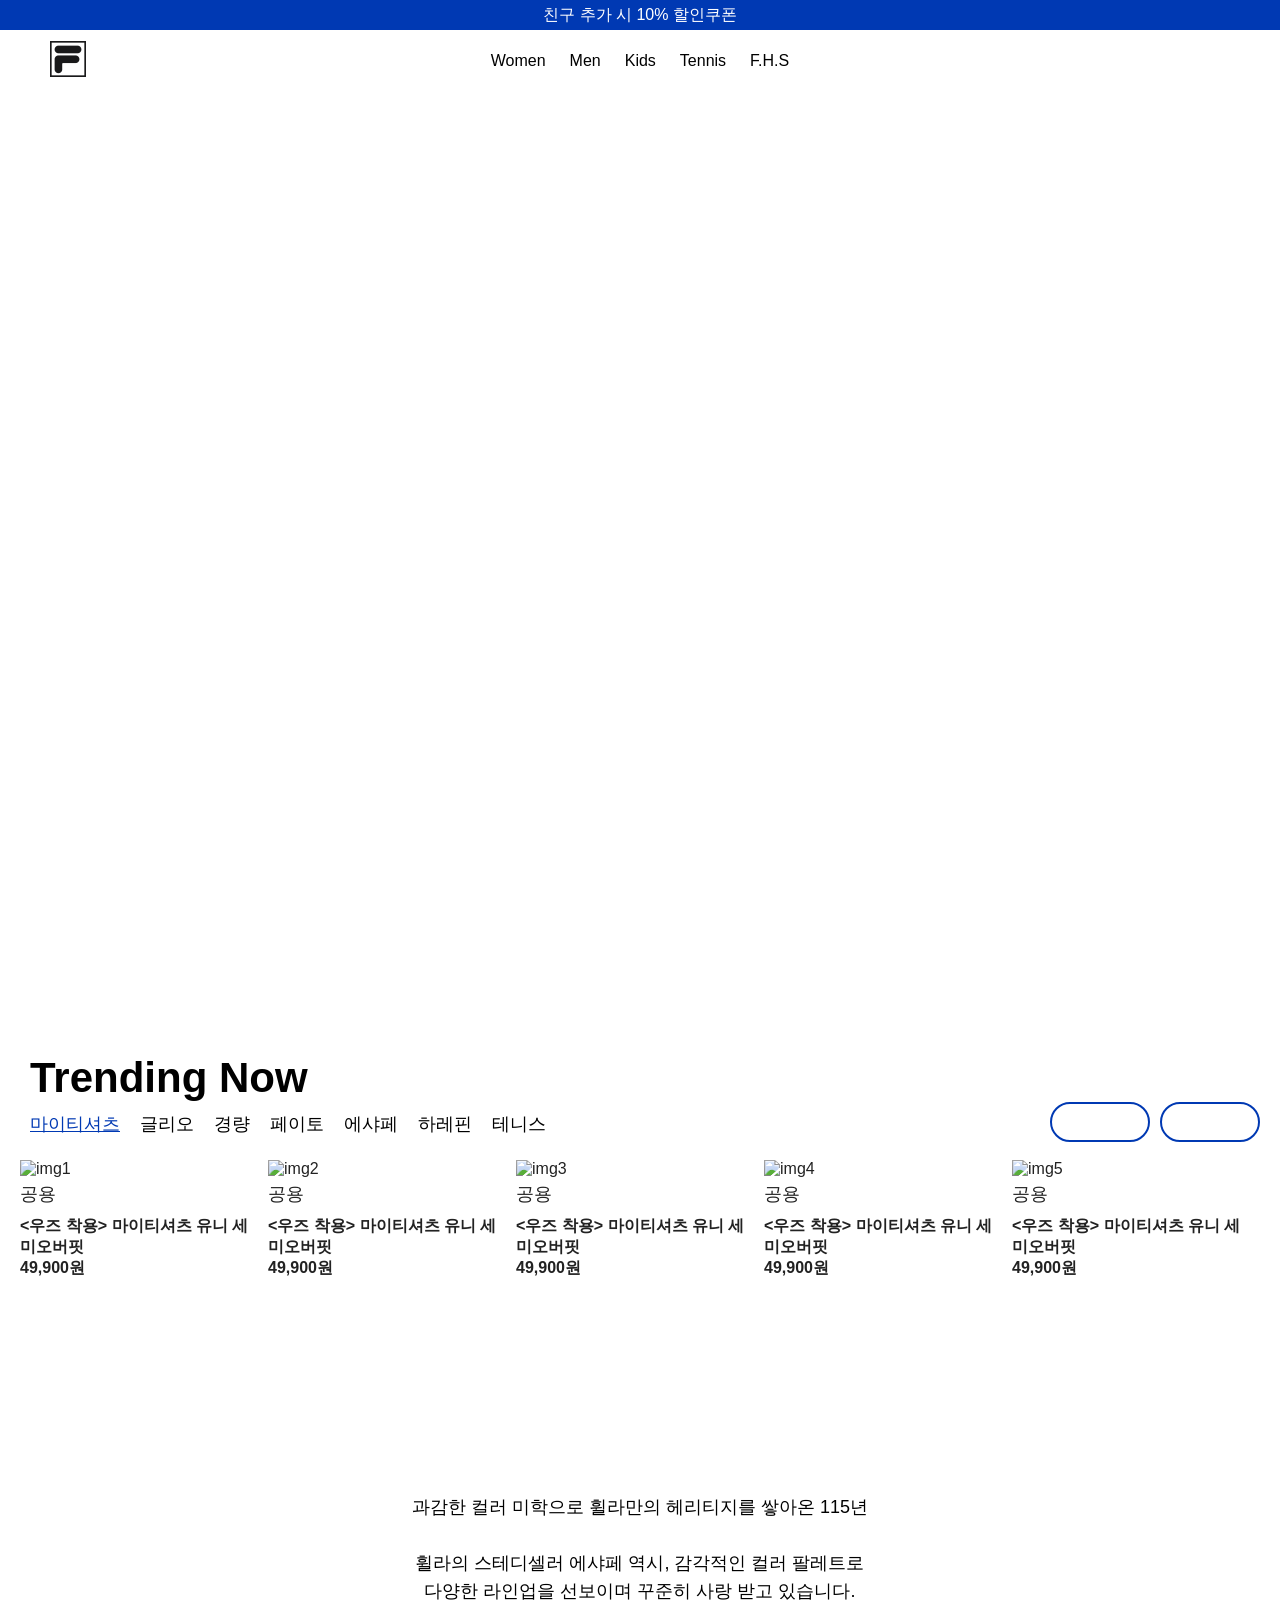
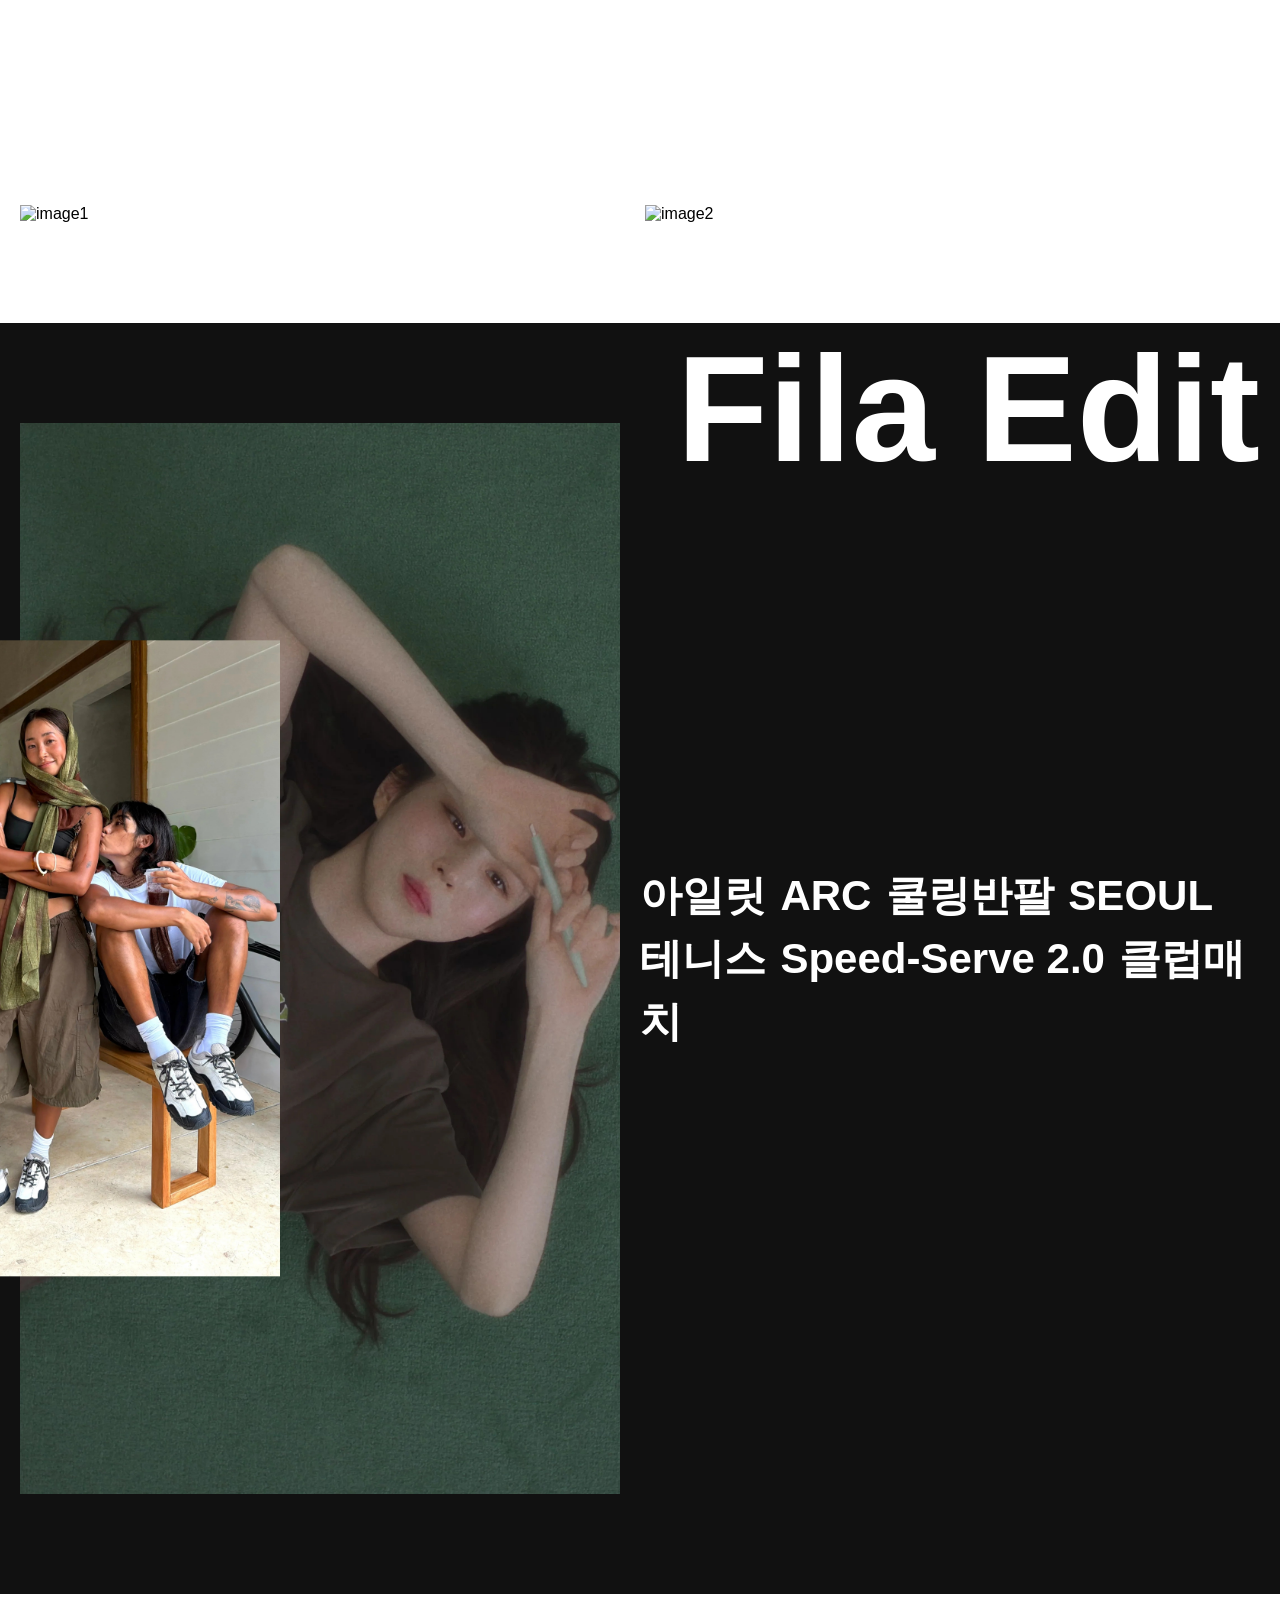
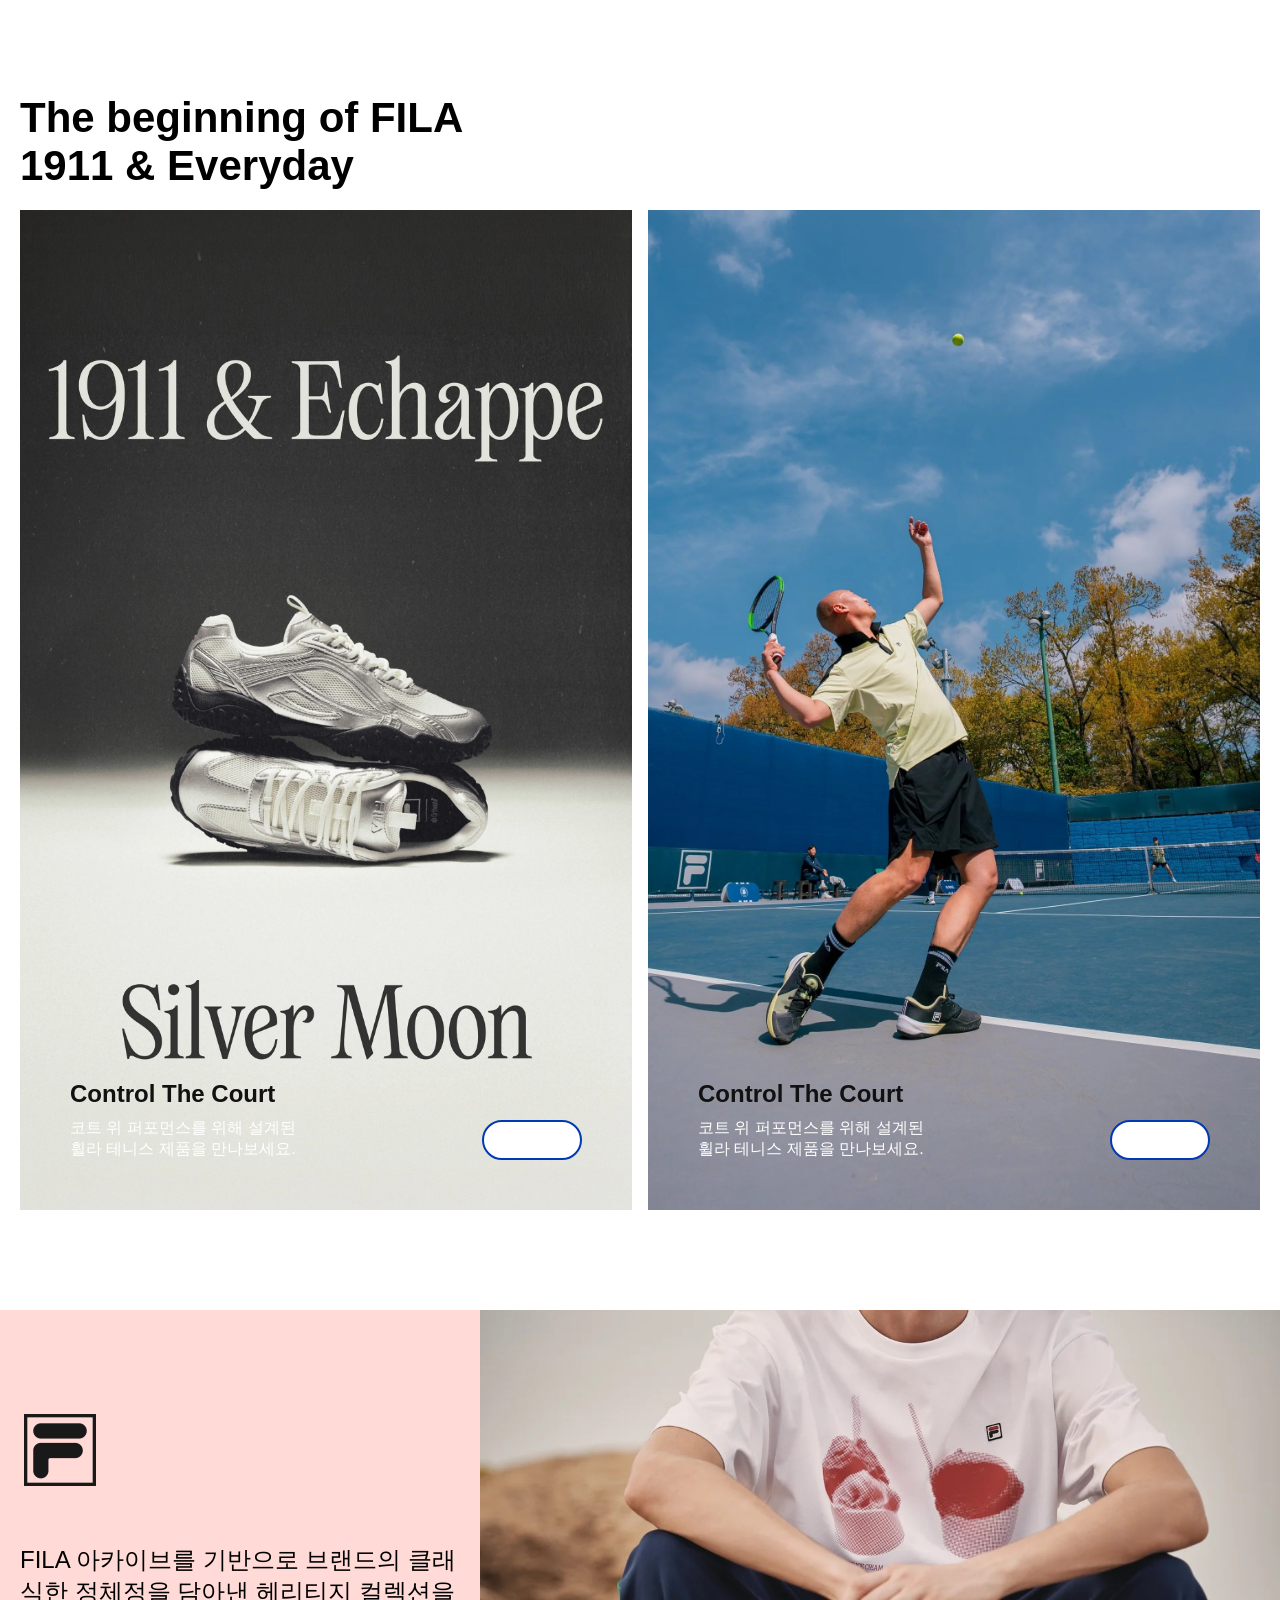
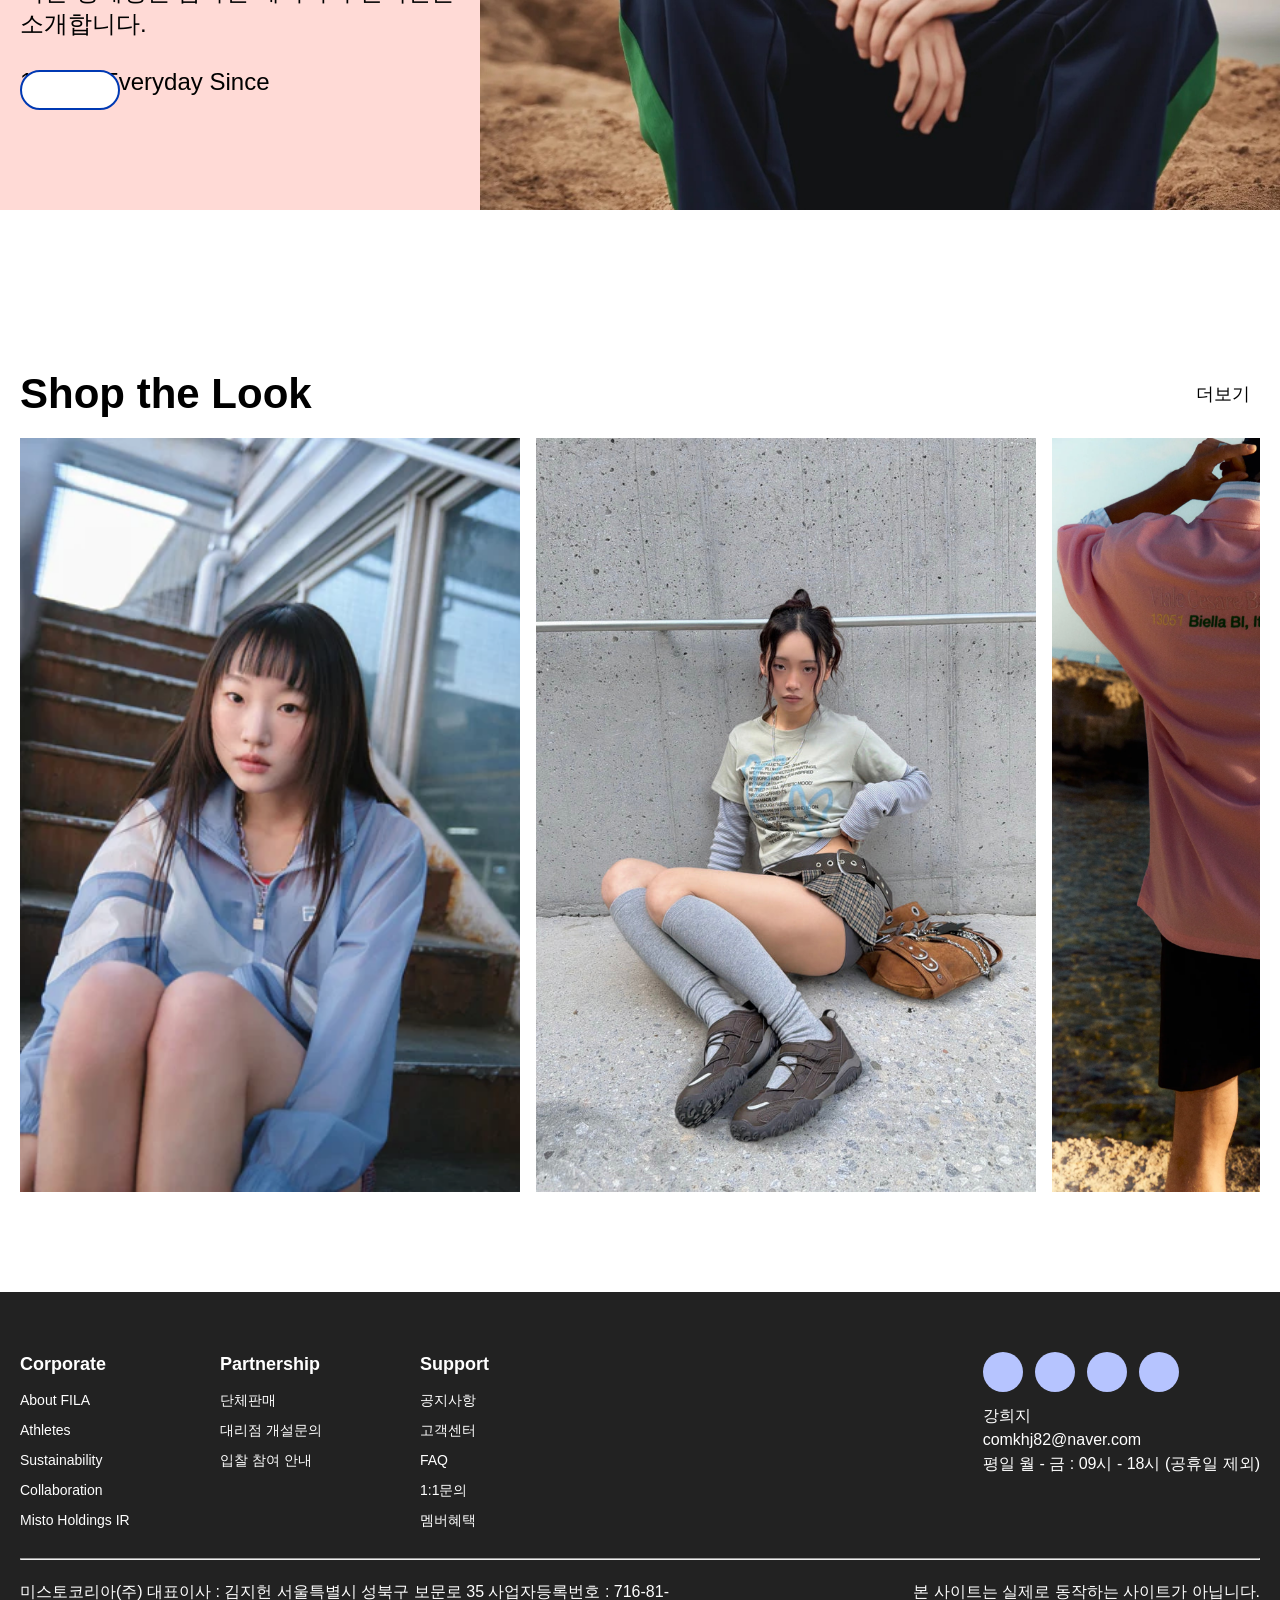
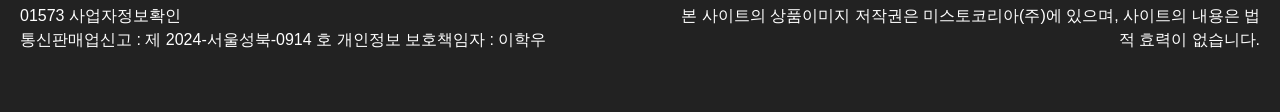
==== index.html @ 9c629822 "260527 과제준비" ====
<!DOCTYPE html>
<html lang="ko">
<head>
    <meta charset="UTF-8">
    <title>FILA 공식 온라인 스토어</title>
    <link rel="stylesheet" href="CSS/public.css">
    <link rel="stylesheet" href="CSS/index.css">

    <link rel="stylesheet" href="CSS/popup.css">
    <script src="https://kit.fontawesome.com/d19fdaba43.js" crossorigin="anonymous"></script>
    <script src="JS/header.js"></script>
    <script src="JS/index.js" defer></script>


</head>
<body>
    <div class="coupon_info_container">
        <span>
            친구 추가 시 10% 할인쿠폰
        </span>
        <button type="button">
            <i class="fa-solid fa-x"></i>
        </button>
    </div>

    <header>

        <a class="home" href="#">
            <img src="IMAGE/LOGO/LOGO.png" alt="FILA 로고">
        </a>

        <ul class="main_menu">
            <li><a href="#">Women</a></li>
            <li><a href="#">Men</a></li>
            <li><a href="#">Kids</a></li>
            <li><a href="#">Tennis</a></li>
            <li><a href="#">F.H.S</a></li>

        </ul>

        <nav>
            <ul>
                <li>
                    <a href="#">
                        <i class="fa-solid fa-map-location"></i>
                    </a>
                </li>
                <li>
                    <a href="#">
                        <i class="fa-solid fa-magnifying-glass"></i>
                    </a>
                </li>
                <li>
                    <a href="#">
                        <i class="fa-regular fa-user"></i>
                    </a>
                </li>
                <li>
                    <a href="#">
                        <i class="fa-solid fa-bag-shopping"></i>
                    </a>
                </li>
            </ul>
        </nav>
    </header>
    <!-- <div id="header_container"></div> -->


    <main>
        <section class="banner">
            <video playsinline="true" autoplay="autoplay" loop="loop" muted="muted" preload="metadata" poster="//www.fila.co.kr/cdn/shop/files/preview_images/40ed1433d6f740edae9171f7a3066c3a.thumbnail.0000000000_1100x.jpg?v=1778488149"><source src="//www.fila.co.kr/cdn/shop/videos/c/vp/40ed1433d6f740edae9171f7a3066c3a/40ed1433d6f740edae9171f7a3066c3a.HD-1080p-7.2Mbps-83835070.mp4?v=0" type="video/mp4"><img src="//www.fila.co.kr/cdn/shop/files/preview_images/40ed1433d6f740edae9171f7a3066c3a.thumbnail.0000000000_1100x.jpg?v=1778488149"></video>

        </section>

        <section class="trending_now">
            <h2>Trending Now</h2>
            <div>
                <ul>
                    <li><button type="button" class="btn active">마이티셔츠</button></li>
                    <li><button type="button" class="btn">글리오</button></li>
                    <li><button type="button" class="btn">경량</button></li>
                    <li><button type="button" class="btn">페이토</button></li>
                    <li><button type="button" class="btn">에샤페</button></li>
                    <li><button type="button" class="btn">하레핀</button></li>
                    <li><button type="button" class="btn">테니스</button></li>
                </ul>

                <div class="arrow_button_container">
                    <button type="button" class="arrow_button border rounded">
                        <i class="fa-solid fa-arrow-left"></i>
                    </button>
                    <button type="button" class="arrow_button border rounded">
                        <i class="fa-solid fa-arrow-right"></i>
                    </button>
                </div>
            </div>
            <ul>
                <li>
                    <a href="#">
                        <div class="image_container">
                            <img src="https://www.fila.co.kr/cdn/shop/files/01_4cc63cb4-aabb-460f-b2cf-25fa06d04fc3.jpg?v=1773734453&width=1946" width="400" alt="img1">
                        </div>
                        <span class="tag">공용</span>
                        <strong class="title">&lt;우즈 착용&gt; 마이티셔츠 유니 세미오버핏</strong>
                        <strong class="price">49,900원</strong>
                    </a>
                </li>
                <li>
                    <a href="#">
                        <div class="image_container">
                            <img src="https://www.fila.co.kr/cdn/shop/files/01_4cc63cb4-aabb-460f-b2cf-25fa06d04fc3.jpg?v=1773734453&width=1946" width="400" alt="img2">
                        </div>
                        <span class="tag">공용</span>
                        <strong class="title">&lt;우즈 착용&gt; 마이티셔츠 유니 세미오버핏</strong>
                        <strong class="price">49,900원</strong>
                    </a>
                </li>
                <li>
                    <a href="#">
                        <div class="image_container">
                            <img src="https://www.fila.co.kr/cdn/shop/files/01_4cc63cb4-aabb-460f-b2cf-25fa06d04fc3.jpg?v=1773734453&width=1946" width="400" alt="img3">
                        </div>
                        <span class="tag">공용</span>
                        <strong class="title">&lt;우즈 착용&gt; 마이티셔츠 유니 세미오버핏</strong>
                        <strong class="price">49,900원</strong>
                    </a>
                </li>
                <li>
                    <a href="#">
                        <div class="image_container">
                            <img src="https://www.fila.co.kr/cdn/shop/files/01_4cc63cb4-aabb-460f-b2cf-25fa06d04fc3.jpg?v=1773734453&width=1946" width="400" alt="img4">
                        </div>
                        <span class="tag">공용</span>
                        <strong class="title">&lt;우즈 착용&gt; 마이티셔츠 유니 세미오버핏</strong>
                        <strong class="price">49,900원</strong>
                    </a>
                </li>
                <li>
                    <a href="#">
                        <div class="image_container">
                            <img src="https://www.fila.co.kr/cdn/shop/files/01_4cc63cb4-aabb-460f-b2cf-25fa06d04fc3.jpg?v=1773734453&width=1946" width="400" alt="img5">
                        </div>
                        <span class="tag">공용</span>
                        <strong class="title">&lt;우즈 착용&gt; 마이티셔츠 유니 세미오버핏</strong>
                        <strong class="price">49,900원</strong>
                    </a>
                </li>
            </ul>
        </section>

        <section class="paragraph_section">
            <p>
                과감한 컬러 미학으로 휠라만의 헤리티지를 쌓아온 115년
                <br><br>
                휠라의 스테디셀러 에샤페 역시, 감각적인 컬러 팔레트로
                <br>
                다양한 라인업을 선보이며 꾸준히 사랑 받고 있습니다.
            </p>
        </section>
        
        <section class="image_section">
            <img src="https://www.fila.co.kr/cdn/shop/files/SRC.png?v=1765766340&width=1200" width="700" alt="image1" />
            <img src="https://www.fila.co.kr/cdn/shop/files/fl2132.jpg?v=1770956747&width=1200" width="700"alt="image2" />
        </section>

        <section class = "edit_section">
            <h2>Fila Edit</h2>

            <div>
                <img class="main" src="IMAGE/1-1.jpg" height="3840" width="2160"/>
                <img class="sub" src="IMAGE/1-2.jpg" height="3328" width="2497"/>

            </div>

            <div class="edit_section_text">
                <div>
                    <a href="#">아일릿</a>
                    <a href="#">ARC</a>
                    <a href="#">쿨링반팔</a>
                    <a href="#">SEOUL</a>
                    <a href="#">테니스</a>
                    <a href="#">Speed-Serve 2.0</a>
                    <a href="#">클럽매치</a>
                </div>
            </div>


        </section>

        <section class="beginning_section">
            <h2>
                The beginning of FILA
                <br>
                1911 & Everyday
            </h2>
            <div>
                <a href="#" style="background-image: url('IMAGE/beginning_1.png');">
                    <div class="beginning_information">
                        <h3>Control The Court</h3>

                        <p>
                            코트 위 퍼포먼스를 위해 설계된 <br>
                            휠라 테니스 제품을 만나보세요.
                        </p>
                    </div>
                    <button type="button" class="arrow_button border rounded">
                        <i class="fa-solid fa-arrow-right"></i>
                    </button>
                </a>
                <a href="#" style="background-image: url('IMAGE/beginning_2.jpg');">
                    <div class="beginning_information">
                        <h3>Control The Court</h3>

                        <p>
                            코트 위 퍼포먼스를 위해 설계된 <br>
                            휠라 테니스 제품을 만나보세요.
                        </p>
                    </div>
                    <button type="button" class="arrow_button border rounded">
                        <i class="fa-solid fa-arrow-right"></i>
                    </button>
                </a>

            </div>


        </section>
        <section class="archive_section">
            <div class="archive_section_text">
                <img class="logo" src="IMAGE/LOGO/LOGO.png" height="100" width="100"/>
                <p>FILA 아카이브를 기반으로 브랜드의 클래식한 정체정을 담아낸 헤리티지 컬렉션을 소개합니다.
                    <br><br>1911 & Everyday Since
                </p>
                <a href="#" class="arrow_button border rounded"><i class="fa-solid fa-arrow-right"></i></a>
            </div>
            <div class="archive_section_image">
                <img src="IMAGE/아카이브.jpg" width="600"/></div>
        </section>

        <section class="img_moved">
            <div class="slide_wrapper">
                <h2>Shop the Look</h2>
                <button type="button" class="arrow_button rounded">
                    <span>더보기</span>
                    <i class="fa-solid fa-arrow-right"></i>
                </button>
            </div>

            <ul class="slide_container">
                <li role="button">
                    <img src="IMAGE/slide_1.jpg" height="1066" />
                </li>
                <li role="button">
                    <img src="IMAGE/slide_2.jpg" height="1066" width="800"/>
                </li>
                <li role="button">
                    <img src="IMAGE/slide_3.jpg" height="1066" "/>
                </li>
                <li role="button">
                    <img src="IMAGE/slide_4.jpg" height="1067" width="800"/>
                </li>
                <li role="button">
                    <img src="IMAGE/slide_5.jpg" height="1067" width="800"/>
                </li>
                <li role="button">
                    <img src="IMAGE/slide_6.jpg" height="1069" width="800"/>
                </li>
                <li role="button">
                    <img src="IMAGE/slide_7.jpg" height="1067" width="800"/>
                </li>

            </ul>
        </section>
    </main>


    <footer>
        <div class="first_footer_information">
            <section class="site_nav">
                <div>
                    <h4>Corporate</h4>
                    <ul>
                        <li><a href="#">About FILA</a></li>
                        <li><a href="#">Athletes</a></li>
                        <li><a href="#">Sustainability</a></li>
                        <li><a href="#">Collaboration</a></li>
                        <li><a href="#">Misto Holdings IR</a></li>
                    </ul>
                </div>
                <div>
                    <h4>Partnership</h4>
                    <ul>
                        <li><a href="#">단체판매</a></li>
                        <li><a href="#">대리점 개설문의</a></li>
                        <li><a href="#">입찰 참여 안내</a></li>
                    </ul>
                </div>
                <div>
                    <h4>Support</h4>
                    <ul>
                        <li><a href="#">공지사항</a></li>
                        <li><a href="#">고객센터</a></li>
                        <li><a href="#">FAQ</a></li>
                        <li><a href="#">1:1문의</a></li>
                        <li><a href="#">멤버혜택</a></li>
                    </ul>
                </div>
            </section>

            <div>
                <section class="sns_nav">
                    <nav>
                        <ul>
                            <li><a href="#"><i class="fa-brands fa-instagram"></i></a></li>
                            <li><a href="#"><i class="fa-brands fa-x-twitter"></i></a></li>
                            <li><a href="#"><i class="fa-brands fa-youtube"></i></a></li>
                            <li><a href="#"><i class="fa-brands fa-facebook"></i></a></li>
                        </ul>
                    </nav>
                </section>

                <section class="me_information">
                    <div>강희지</div>
                    <div>comkhj82@naver.com</div>
                    <div>평일 월 - 금 : 09시 - 18시 (공휴일 제외)</div>
                </section>
            </div>

        </div>

        <hr>

        <div class="bottom_information">
            <section class="corp_information">
                <div>
                    <div>
                        <span>미스토코리아(주) 대표이사 : 김지헌</span>
                        <span>서울특별시 성북구 보문로 35</span>
                        <span>사업자등록번호 : 716-81-01573 사업자정보확인</span>
                    </div>
                    <div>
                        <span>통신판매업신고 : 제 2024-서울성북-0914 호</span>
                        <span>개인정보 보호책임자 : 이학우</span>
                    </div>
                </div>
            </section>

            <section class="site_information">
                <div>본 사이트는 실제로 동작하는 사이트가 아닙니다.</div>
                <div>본 사이트의 상품이미지 저작권은 미스토코리아(주)에 있으며, 사이트의 내용은 법적 효력이 없습니다.</div>
            </section>
        </div>
    </footer>


    <div class="modal_container">
        <div class="modal">
            <section class="img_section">
                <img src="IMAGE/product2.jpg" alt="#" width="100%" />
            </section>

            <section class="form_section">
                <form action="#">
                    <div class="select_all_container">
                        <div>
                            <input type="checkbox" id="select_all">
                            <label for="select_all">전체선택</label>

                        </div>

                        <button type="button" class="close_btn">
                            <i class="fa-solid fa-xmark"></i>
                        </button>
                    </div>

                    <div class="product_container">
                        <ul>
                            <li>
                                <div class="product_item">
                                    <input type="checkbox" id="product1">
                                    <label for="product1">
                                        <img src="IMAGE/product_detail.jpg" alt="에샤페 벨크로 메리제인 초코">
                                        <b>에샤페 벨크로 메리제인 초코</b>
                                        <span>BROWN,BROWN,BROWN</span>
                                        <strong>99,900원</strong>
                                    </label>
                                </div>
                                <div class="product_size" role="button">
                                    <span>사이즈 선택</span>
                                    <i class="fa-solid fa-chevron-down"></i>
                                </div>
                            </li>
                            <li>
                                <div class="product_item">
                                    <input type="checkbox" id="product1">
                                    <label for="product1">
                                        <img src="IMAGE/product_detail.jpg" alt="에샤페 벨크로 메리제인 초코">
                                        <b>에샤페 벨크로 메리제인 초코</b>
                                        <span>BROWN,BROWN,BROWN</span>
                                        <strong>99,900원</strong>
                                    </label>
                                </div>
                                <div class="product_size" role="button">
                                    <span>사이즈 선택</span>
                                    <i class="fa-solid fa-chevron-down"></i>
                                </div>
                            </li>
                            <li>
                                <div class="product_item">
                                    <input type="checkbox" id="product1">
                                    <label for="product1">
                                        <img src="IMAGE/product_detail.jpg" alt="에샤페 벨크로 메리제인 초코">
                                        <b>에샤페 벨크로 메리제인 초코</b>
                                        <span>BROWN,BROWN,BROWN</span>
                                        <strong>99,900원</strong>
                                    </label>
                                </div>
                                <div class="product_size" role="button">
                                    <span>사이즈 선택</span>
                                    <i class="fa-solid fa-chevron-down"></i>
                                </div>
                            </li>
                        </ul>
                    </div>

                    <div class="total_price_container">
                        <b>주문금액</b>
                        <b>1,000,000원</b>
                    </div>

                    <div class="submit_container">
                        <button type="submit">장바구니 담기</button>
                    </div>
                </form>
            </section>
        </div>
    </div>





</body>
</html>
---- CSS/public.css ----
@font-face {
    font-family: 'Paperozi';
    src: url('https://cdn.jsdelivr.net/gh/projectnoonnu/2408-3@1.0/Paperlogy-1Thin.woff2') format('woff2');
    font-weight: 100;
    font-display: swap;
}

@font-face {
    font-family: 'Paperozi';
    src: url('https://cdn.jsdelivr.net/gh/projectnoonnu/2408-3@1.0/Paperlogy-2ExtraLight.woff2') format('woff2');
    font-weight: 200;
    font-display: swap;
}

@font-face {
    font-family: 'Paperozi';
    src: url('https://cdn.jsdelivr.net/gh/projectnoonnu/2408-3@1.0/Paperlogy-3Light.woff2') format('woff2');
    font-weight: 300;
    font-display: swap;
}

@font-face {
    font-family: 'Paperozi';
    src: url('https://cdn.jsdelivr.net/gh/projectnoonnu/2408-3@1.0/Paperlogy-4Regular.woff2') format('woff2');
    font-weight: 400;
    font-display: swap;
}

@font-face {
    font-family: 'Paperozi';
    src: url('https://cdn.jsdelivr.net/gh/projectnoonnu/2408-3@1.0/Paperlogy-5Medium.woff2') format('woff2');
    font-weight: 500;
    font-display: swap;
}

@font-face {
    font-family: 'Paperozi';
    src: url('https://cdn.jsdelivr.net/gh/projectnoonnu/2408-3@1.0/Paperlogy-6SemiBold.woff2') format('woff2');
    font-weight: 600;
    font-display: swap;
}

@font-face {
    font-family: 'Paperozi';
    src: url('https://cdn.jsdelivr.net/gh/projectnoonnu/2408-3@1.0/Paperlogy-7Bold.woff2') format('woff2');
    font-weight: 700;
    font-display: swap;
}

@font-face {
    font-family: 'Paperozi';
    src: url('https://cdn.jsdelivr.net/gh/projectnoonnu/2408-3@1.0/Paperlogy-8ExtraBold.woff2') format('woff2');
    font-weight: 800;
    font-display: swap;
}

@font-face {
    font-family: 'Paperozi';
    src: url('https://cdn.jsdelivr.net/gh/projectnoonnu/2408-3@1.0/Paperlogy-9Black.woff2') format('woff2');
    font-weight: 900;
    font-display: swap;
}

:root {
    /* Colors */
    --color-surface: #f9f9f9;
    --color-surface-dim: #dadada;
    --color-surface-bright: #f9f9f9;
    --color-surface-container-lowest: #ffffff;
    --color-surface-container-low: #f3f3f4;
    --color-surface-container: #eeeeee;
    --color-surface-container-high: #e8e8e8;
    --color-surface-container-highest: #e2e2e2;
    --color-on-surface: #1a1c1c;
    --color-on-surface-variant: #444748;
    --color-inverse-surface: #2f3131;
    --color-inverse-on-surface: #f0f1f1;
    --color-outline: #747878;
    --color-outline-variant: #c4c7c7;
    --color-surface-tint: #5f5e5e;
    --color-primary: #000000;
    --color-on-primary: #ffffff;
    --color-primary-container: #1c1b1b;
    --color-on-primary-container: #858383;
    --color-inverse-primary: #c8c6c5;
    --color-secondary: #5d5f5b;
    --color-on-secondary: #ffffff;
    --color-secondary-container: #e0e0db;
    --color-on-secondary-container: #62635f;
    --color-tertiary: #000000;
    --color-on-tertiary: #ffffff;
    --color-tertiary-container: #001551;
    --color-on-tertiary-container: #537aff;
    --color-error: #ba1a1a;
    --color-on-error: #ffffff;
    --color-error-container: #ffdad6;
    --color-on-error-container: #93000a;
    --color-primary-fixed: #e5e2e1;
    --color-primary-fixed-dim: #c8c6c5;
    --color-on-primary-fixed: #1c1b1b;
    --color-on-primary-fixed-variant: #474746;
    --color-secondary-fixed: #e3e3de;
    --color-secondary-fixed-dim: #c6c7c2;
    --color-on-secondary-fixed: #1a1c19;
    --color-on-secondary-fixed-variant: #454744;
    --color-tertiary-fixed: #dce1ff;
    --color-tertiary-fixed-dim: #b6c4ff;
    --color-on-tertiary-fixed: #001551;
    --color-on-tertiary-fixed-variant: #0039b3;
    --color-background: #f9f9f9;
    --color-on-background: #1a1c1c;
    --color-surface-variant: #e2e2e2;
    --color-deep-black: #1a1a1a;
    --color-pure-white: #ffffff;
    --color-warm-beige: #f5f5f0;
    --color-signal-blue: #0055ff;

    /* Legacy aliases */
    --color-blue: var(--color-signal-blue);
    --color-white: var(--color-pure-white);
    --color-black: var(--color-deep-black);

    /* Typography */
    --font-family-base: 'Hanken Grotesk', 'Paperozi', sans-serif;
    --font-display-lg: var(--font-family-base);
    --font-headline-xl: var(--font-family-base);
    --font-headline-xl-mobile: var(--font-family-base);
    --font-headline-md: var(--font-family-base);
    --font-body-lg: var(--font-family-base);
    --font-body-md: var(--font-family-base);
    --font-label-caps: var(--font-family-base);
    --font-mono-label: var(--font-family-base);

    --font-size-display-lg: 64px;
    --font-size-headline-xl: 50px;
    --font-size-headline-xl-mobile: 32px;
    --font-size-headline-md: 24px;
    --font-size-body-lg: 18px;
    --font-size-body-md: 16px;
    --font-size-label-caps: 12px;
    --font-size-mono-label: 13px;

    --font-weight-display-lg: 700;
    --font-weight-headline-xl: 700;
    --font-weight-headline-xl-mobile: 600;
    --font-weight-headline-md: 500;
    --font-weight-body-lg: 400;
    --font-weight-body-md: 400;
    --font-weight-label-caps: 700;
    --font-weight-mono-label: 500;

    --line-height-display-lg: 1.1;
    --line-height-headline-xl: 1.2;
    --line-height-headline-xl-mobile: 1.2;
    --line-height-headline-md: 1.4;
    --line-height-body-lg: 1.6;
    --line-height-body-md: 1.6;
    --line-height-label-caps: 1.2;
    --line-height-mono-label: 1.2;

    --letter-spacing-display-lg: -0.02em;
    --letter-spacing-headline-xl: -0.01em;
    --letter-spacing-headline-xl-mobile: 0;
    --letter-spacing-headline-md: 0;
    --letter-spacing-body-lg: 0;
    --letter-spacing-body-md: 0;
    --letter-spacing-label-caps: 0.1em;
    --letter-spacing-mono-label: 0;

    /* Spacing and layout */
    --space-unit: 8px;
    --space-gutter: 24px;
    --space-margin-mobile: 20px;
    --space-margin-desktop: 64px;
    --container-max: 1440px;
    --section-gap-desktop: 120px;

    /* Wireframe system */
    --grid-columns-desktop: 12;
    --grid-columns-tablet: 6;
    --grid-columns-mobile: 2;
    --border-wireframe: 1px solid var(--color-deep-black);
    --border-wireframe-strong: 2px solid var(--color-signal-blue);
    --radius-sharp: 0;
    --shadow-none: none;
    --aspect-square: 1 / 1;
    --aspect-portrait: 3 / 4;
}

* {
    margin: 0;
    padding: 0;
    box-sizing: border-box;
    font-family: var(--font-family-base);
}
ul{
    list-style: none;
}
---- CSS/index.css ----
h2{
    font-size: 42px;
    font-weight: 700;
}
.arrow_button{
    font-size: 18px;
    padding: 10px;
    background: unset;
    border: none;
    background-color: #fff;
}
.arrow_button.border{
    border: 2px solid #0039b3;
    width: 100px;
    height: 40px;
    display: flex;
    align-items: center;
    justify-content: center;
}
.arrow_button.rounded{
    border-radius: 20px;
}
:root{ /*html문서를 뜻함.*/
    --main-y-padding: 100px;
    --main-x-padding: 20px;

}
/************************************************************/




.coupon_info_container{
    position: fixed;
    width: 100%;
    text-align: center;
    background-color: #0039b3;
    color: white;
    height: 30px;
    line-height: 30px;
    z-index: 100;

}
.coupon_info_container > button{
    position: absolute;
    right: 20px;
    background: unset;
    border: unset;
    color: white;
    line-height: 30px;
}

/*****************************/
header{
    position: absolute;
    width: 100%;
    top: 30px;
    background-color: white;
    display: flex;
    justify-content: space-between;
    align-items: center;
    padding: 14px 14px;

}

header > a{
    position: absolute;
    left: 48px;
}
header > nav{
    position: absolute;
    right: 48px;
}

header > .home > img{
    width: 40px;
    height: 100%;
    object-fit: cover;
    position: relative;

}

header > .main_menu{
    display: flex;
    /*position: absolute;*/
    width: 100%;
    justify-content: center;
    align-items: center;
    padding: 4px 8px;
    /*background-color: none;*/

}

header > .main_menu > li{
    padding: 4px 8px;
    cursor: pointer;
}

header > .main_menu > li > a{
    text-decoration: none; /*언더라인 제거*/
    color: black;
    padding: 4px;

    &:hover{
        border-bottom: 2px solid #0039b3;
        border-radius: 2px;

        color: #0039b3;
        font-weight: 600;

    }
}

/********************************************/
/*헤더 우측 아이콘*/

header > nav > ul{
    display: flex;
    position: relative;


}
header > nav > ul li{
    padding: 4px 8px;
    cursor: pointer;

}
header > nav > ul li a{
    color: #222;
    font-size: 24px;
    padding-left: 10px;
}
/**********************/
main > .banner > video{
    width: 100%;
    height: 100vh;
    object-fit: cover;
    /*이 공식 외우면 편해용*/
}

/**************************************/

.trending_now{
    padding: var(--main-y-padding) var(--main-x-padding);
    overflow: hidden;
}

.trending_now > h2{
    padding-top: 50px;
    padding-left: 10px;
}

.trending_now > div{
    display: flex;
    justify-content: space-between;
}

.trending_now > div > ul{
    display: flex;

}

.trending_now li button{
    background: unset;
    border: none;
    padding: 10px;
    font-size: 18px;

}
.trending_now li .btn.active{
    text-decoration: underline;
    color: #0039b3;
}
.trending_now .arrow_button_container{
    display: flex;
}

.trending_now .arrow_button_container .arrow_button:first-child{
    margin-right: 10px;
}




.trending_now > ul{
    display: flex;

}
.trending_now > ul > li{
    width: 400px;
    padding: 10px;
    padding-left: 0;

}
.trending_now > div > ul li button{
    &:hover{
        text-decoration: underline;
        cursor: pointer;
        color: #0039b3;
    }
}
.trending_now .arrow_button_container .arrow_button{
    &:hover{
        color: #fff;
        background-color: #0039b3;
        cursor: pointer;
    }
}
.trending_now > ul > li > a{
    display: flex;
    flex-direction: column;
    padding: 4px 0;
    text-decoration: none;
    color: #222;
    overflow: hidden;


}

.trending_now > ul > li > a span{
    font-size: 18px;
    font-weight: 400;
    padding-bottom: 10px;
}
.trending_now > ul > li > a .image_container img{
    /*padding: 4px;*/
    overflow: hidden;
}

/******************************************/


.paragraph_section > p{
    display: flex;
    justify-content: center;
    text-align: center;

    font-size: 18px;
    line-height: 28px;
    padding: var(--main-y-padding) var(--main-x-padding);
}


/*************************************************/

main .image_section{
    display: flex;
    justify-content: center;
    padding: var(--main-y-padding) var(--main-x-padding);
}
main.image_section img{
    width: 100%;
    height: 100%;
    object-fit: cover;
}
main .image_section img:first-child{
    margin-right: 10px;
}

/*********************************************/

.edit_section{
    padding: var(--main-y-padding) var(--main-x-padding);
    display: flex;
    width: 100%;
    height: 100%;

    position: relative;
    /*얘가 부모다*/
    background-color: #111;
}

.edit_section > h2{
    color: #fff;
    font-size: 150px;
    font-weight: 800;
    position: absolute;
    /*위에 부모에 relative먼저 해줘야 얘가 페이지 젤 위가 아니라 니가 원하는 데로 감.*/
    top: 0;
    right: 20px;
}
.edit_section > div{
    flex: 1;
}
.edit_section > div > .main{
    width: 600px;
    height: 100%;
    object-fit: cover;
}
.edit_section > div > .sub{
    position: absolute;
    top: 50%;
    right: 1000px;
    width: 400px;
    height: 50%;
    object-fit: cover;
    transform: translateY(-50%);
}
.edit_section .edit_section_text{
    display: flex;
    align-items: center;

}

.edit_section > .edit_section_text a{

    font-size: 42px;
    font-weight: 700;
    color: #fff;
    text-decoration: none;
    margin-right: 10px;
    line-height: 150%;

    &:hover{
        border-bottom: 2px solid #fff;
    }
}

.edit_section > .edit_section_text a:not(:last-child){

}

/*************************************/
.beginning_section{
    position: relative;
    padding: var(--main-y-padding) var(--main-x-padding);
}

.beginning_section > h2{
    padding-bottom: 20px;

}

.beginning_section > div{
    display: grid;
    grid-template-columns: 1fr 1fr;
    grid-template-rows: 1000px;
    gap: 16px;




}
.beginning_section a{
    position: relative;
    background-position: center;
    background-repeat: no-repeat;
    background-size: cover;

}
.beginning_section a div{
    padding: 50px;
    position: absolute;
    bottom: 0;

}

.beginning_section div a .beginning_information h3{
    font-size: 24px;
    font-weight: 700;
    color: #111;
    padding-bottom: 10px;
}

.beginning_section div a .beginning_information p{
    font-size: 16px;
    font-weight: 400;
    color: #fff;
}

.beginning_section button{
    position: absolute;
    bottom: 50px;
    right: 50px;

}
.beginning_section div a .arrow_button{
    &:hover{
        color: #fff;
        background-color: #0039b3;
        cursor: pointer;
    }
}
/*****************************************/
/*아카이브 섹션*/
.archive_section{
    display: flex;
    background-color: #ffdad6;
    height: 500px;

}
.archive_section > .archive_section_text{
    position: relative;
    padding: var(--main-y-padding) var(--main-x-padding);
}

.archive_section > .archive_section_text > img.logo{
    width: 80px;
    height: 80px;
    object-fit: cover;

}


.archive_section > .archive_section_text > p{
    margin-top: 50px;
    font-size: 24px;
    font-weight: 500;
    /*margin-bottom: 50px;*/
}

.archive_section > .archive_section_text > a{
    position: absolute;
    bottom: var(--main-y-padding);
    text-decoration: none;
    &:hover{
        color: #fff;
        background-color: #0039b3;
    }
}
.archive_section > .archive_section_text{
    flex: 2;
}



.archive_section > .archive_section_image{
    flex: 1;
    width: 100%;
    height: 100%;
    object-fit: cover;
}
.archive_section > .archive_section_image > img{
    width: 800px;
    height: 100%;
    object-fit: cover;
}

/**************************************************/
.img_moved{
    padding: var(--main-y-padding) var(--main-x-padding);
}
.img_moved > div{
    display: flex;
    justify-content: space-between;
    padding-bottom: 20px;
    padding-top: 60px;
}

.img_moved .arrow_button{
    align-self: center;
    &:hover{
        color: #0039b3;
        cursor: pointer;
    }
}
.img_moved .slide_wrapper{
    overflow: hidden;
}

.img_moved .slide_container{
    display: flex;
    flex-wrap: nowrap;
    overflow-x: auto;
    scroll-snap-type: x mandatory;
    scrollbar-width: none;
}
.img_moved .slide_container > li{
    flex-basis: 500px;
    flex-shrink: 0;
    cursor: pointer;
}

.img_moved .slide_container > li:not(:last-child){
    margin-right: 16px;
}
.img_moved .slide_container > li > img{
    width: 100%;
    height: 100%;
    object-fit: cover;
}
/****************************************************/
footer{
    background-color: #222222;
    color: #fff;
    padding: var(--main-x-padding);
    padding-top: 60px;
    padding-bottom: 60px;
    line-height: 24px;
}
.first_footer_information{
    padding-bottom: 20px;
}
footer > div{
    display: flex;
    justify-content: space-between;
}
footer div h4{
    font-size: 18px;
    font-weight: 700;
    margin-bottom: 12px;
}
footer div ul li a{
    font-size: 14px;
    font-weight: 500;
}
footer .site_nav {
    display: flex;
}
footer .site_nav > div{
    width: 200px;
}
footer .site_nav ul{
    display: flex;
    flex-direction: column;
}
footer .site_nav li{
    margin-bottom: 6px;
}
footer .site_nav a{
    color: #fff;
    text-decoration: none;

}



footer .sns_nav ul{
    display: flex;
    margin-bottom: 12px;
}
footer .sns_nav li{
    margin-right: 12px;
}
footer .sns_nav a{
    width: 40px;
    height: 40px;
    display: flex;
    align-items: center;
    justify-content: center;
    background-color: #b6c4ff;
    border-radius: 50%;
    text-decoration: none;
    color: #222;

}

.bottom_information{
    padding-top: 20px;
}
.site_information div{
    text-align: right;
}
---- CSS/popup.css ----
:root{
    --modal-form-padding: 32px;
}

body > div{
    display: flex;
    justify-content: center;
    align-items: center;
}

.modal_container{
    top: 0;
    z-index: 1000;
    position: fixed;
    display: flex;
    display: none;
    /*이부분!*/
    justify-content: center;
    align-items: center;
    width: 100%;
    height: 100vh;
    background-color: rgba(0, 0, 0, 0.5);
}
/*디스플레이 none했다가 클릭하면 flex로 바뀌도록 하면 됨.!!!!!*/

.modal{
    display: flex;
    width: 70%;
    height: 90%;
    background-color: #ffece7;

}
.modal > section{
    flex: 1;
}
/*****************************************/

.modal .img_section > img{
    width: 100%;
    height: 100%;
    object-fit: cover;
}

.modal .form_section > form{
    position: relative;
    height: 100%;
}

.modal .form_section .select_all_container{
    display: flex;
    justify-content: space-between;
    padding: 24px var(--modal-form-padding);
    font-size: var(--font-body-lg-size);
    align-items: center;
    border-bottom: 1.2px solid var(--color-primary);
}
.modal .form_section .select_all_container .close_btn{
    background: none;
    border: none;
    font-size: inherit;
}
/***********************************************/
.modal .form_section .product_container{
    height: 60%;
    overflow-y: scroll;
    padding: 0 var(--modal-form-padding);
}
.modal .form_section .product_container li{
    padding: 28px 0;
    border-bottom: 1px solid var(--color-secondary);
}
.modal .form_section .product_container .product_size{
    color: var(--color-secondary);
}
.modal .form_section .product_item{
    display: flex;
    align-items: center;
    margin-bottom: 20px;
}
.modal .form_section .product_item input{
    margin-right: 8px;
}
.modal .form_section .product_item label{
    display: grid;
    flex: 1;
    align-items: center;
    grid-template-columns: 120px 1fr;
    grid-template-areas:
            "image title"
            "image color"
            "image price";
    grid-column-gap: 16px;
}
.modal .form_section .product_item img{
    grid-area: image;
    height: 120px;
}
.modal .form_section .product_item b{
    grid-area: title;
    font-size: var(--font-body-lg-size);
}
.modal .form_section .product_item span{
    grid-area: color;
    font-size: var(--font-label-sm-size);
    color: var(--color-secondary);
}
.modal .form_section .product_item strong{
    grid-area: price;
    font-size: var(--font-headline-md-size);
}

.modal .form_section .product_size{
    display: flex;
    padding: 12px 24px;
    justify-content: space-between;
    border: 1px solid black;
    background-color: white;
    border-radius: 48px;
    cursor: pointer;
}
.modal .total_price_container{
    display: flex;
    justify-content: space-between;
    font-size: 20px;
    padding: 28px var(--modal-form-padding);
}

.modal .submit_container{
    position: absolute;
    bottom: 28px;
    width: 100%;
    padding: 0 var(--modal-form-padding);
}
.modal .submit_container > button{
    display: block;
    width: 100%;
    padding: 20px;
    border: none;
    border-radius: 24px;
    font-size: 20px;
    font-weight: bold;
    background-color: black;
    color: white;
}
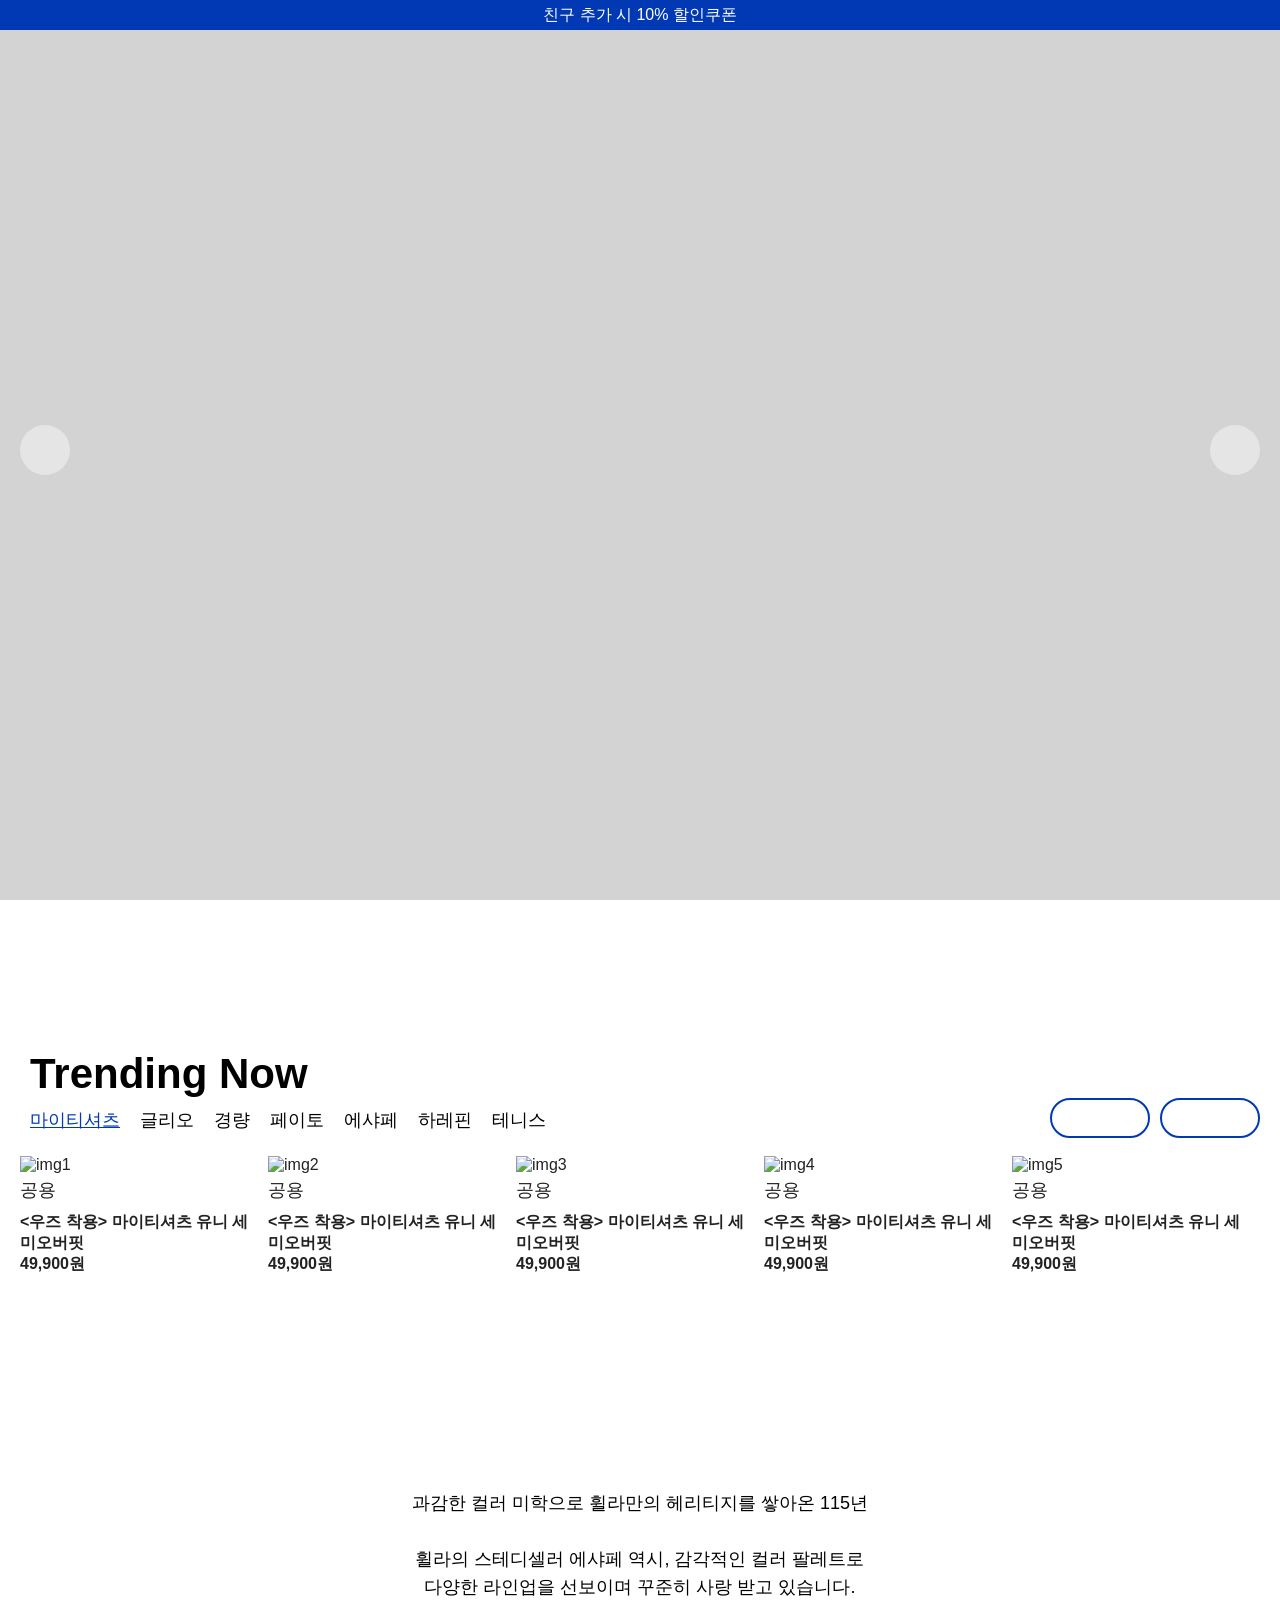
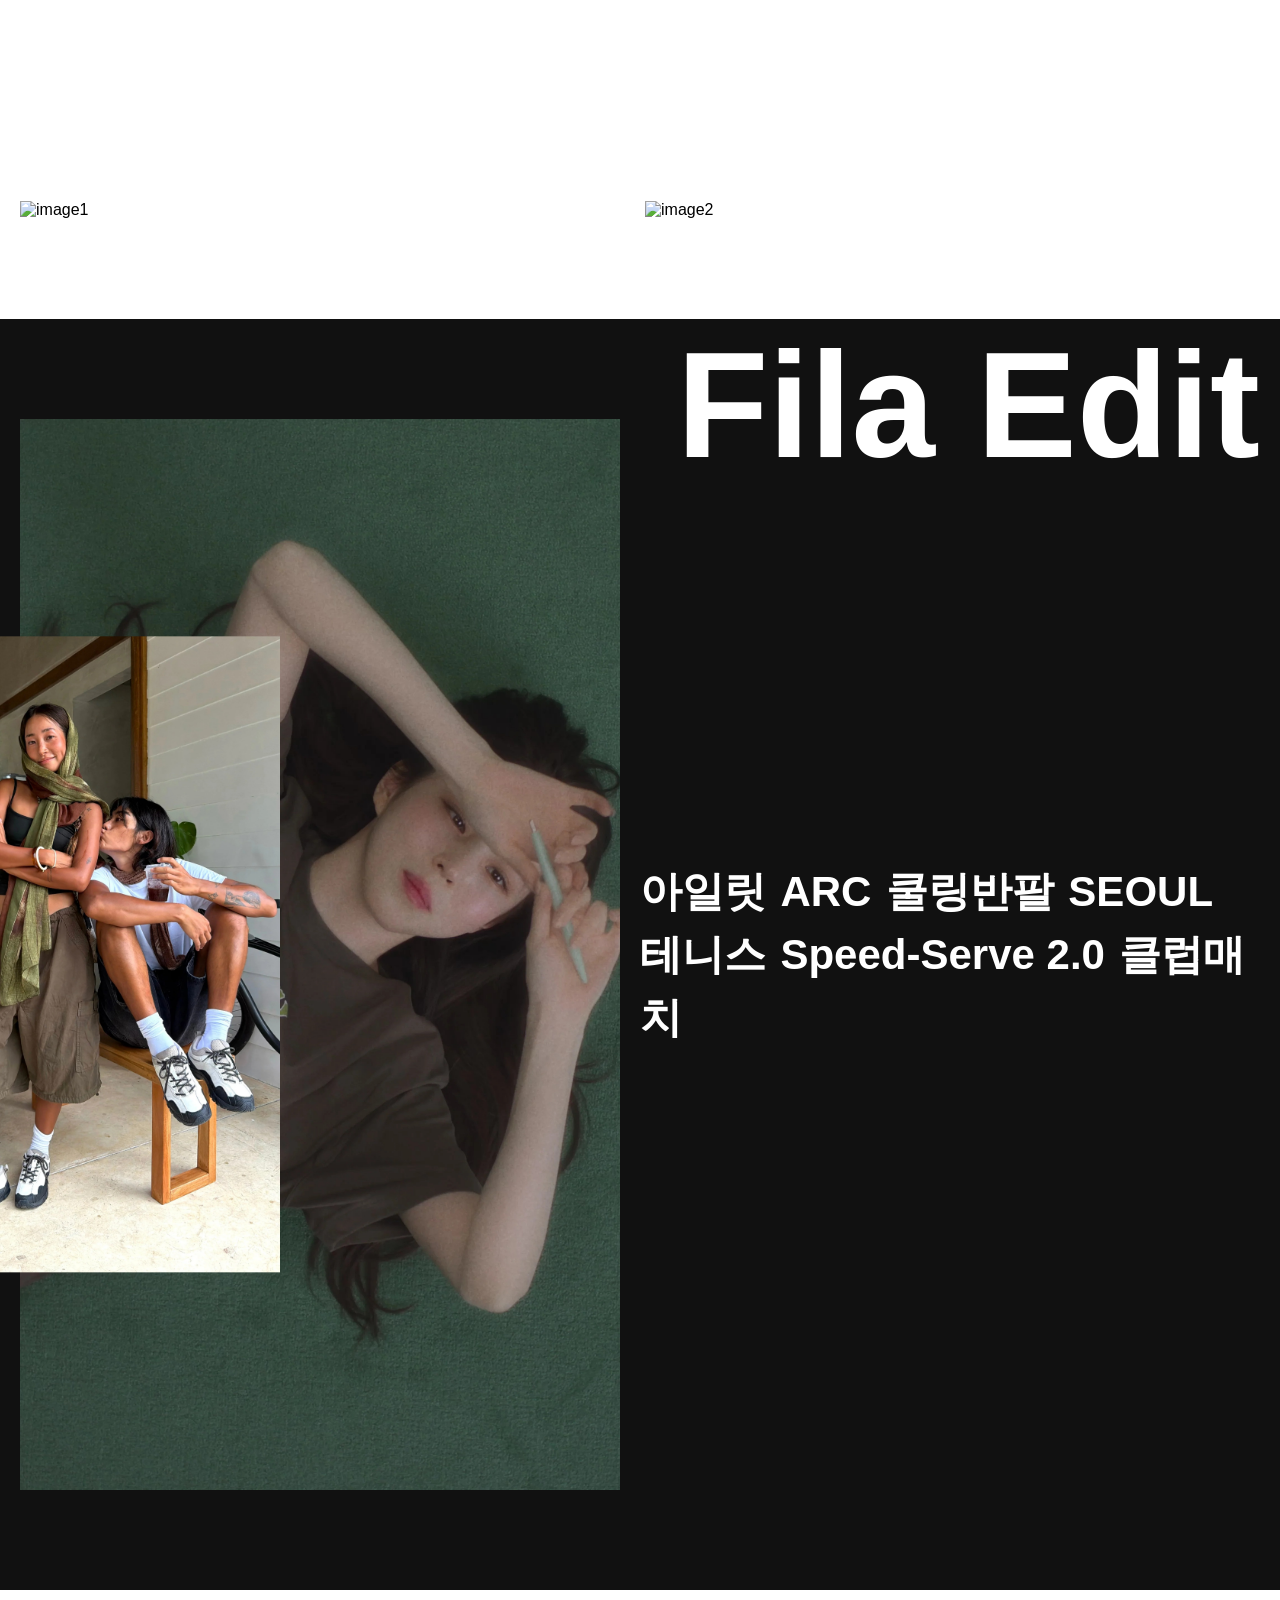
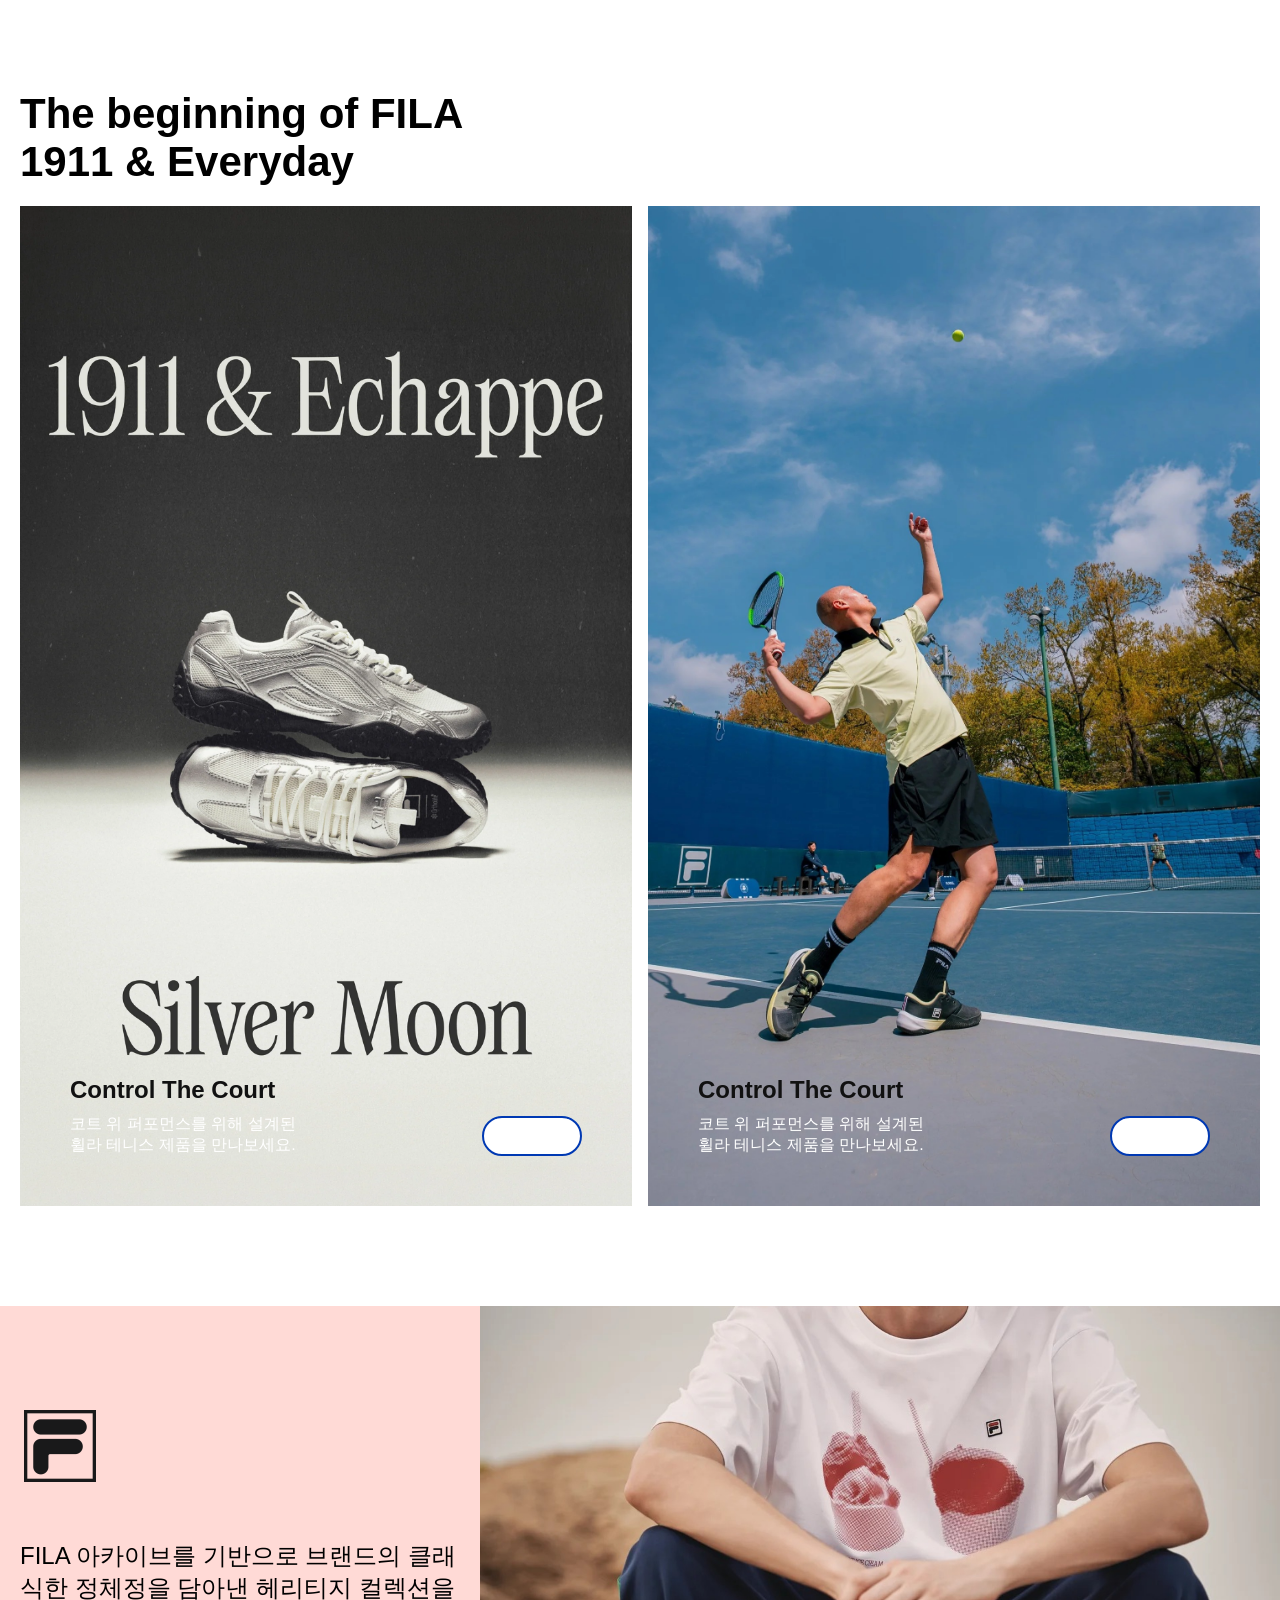
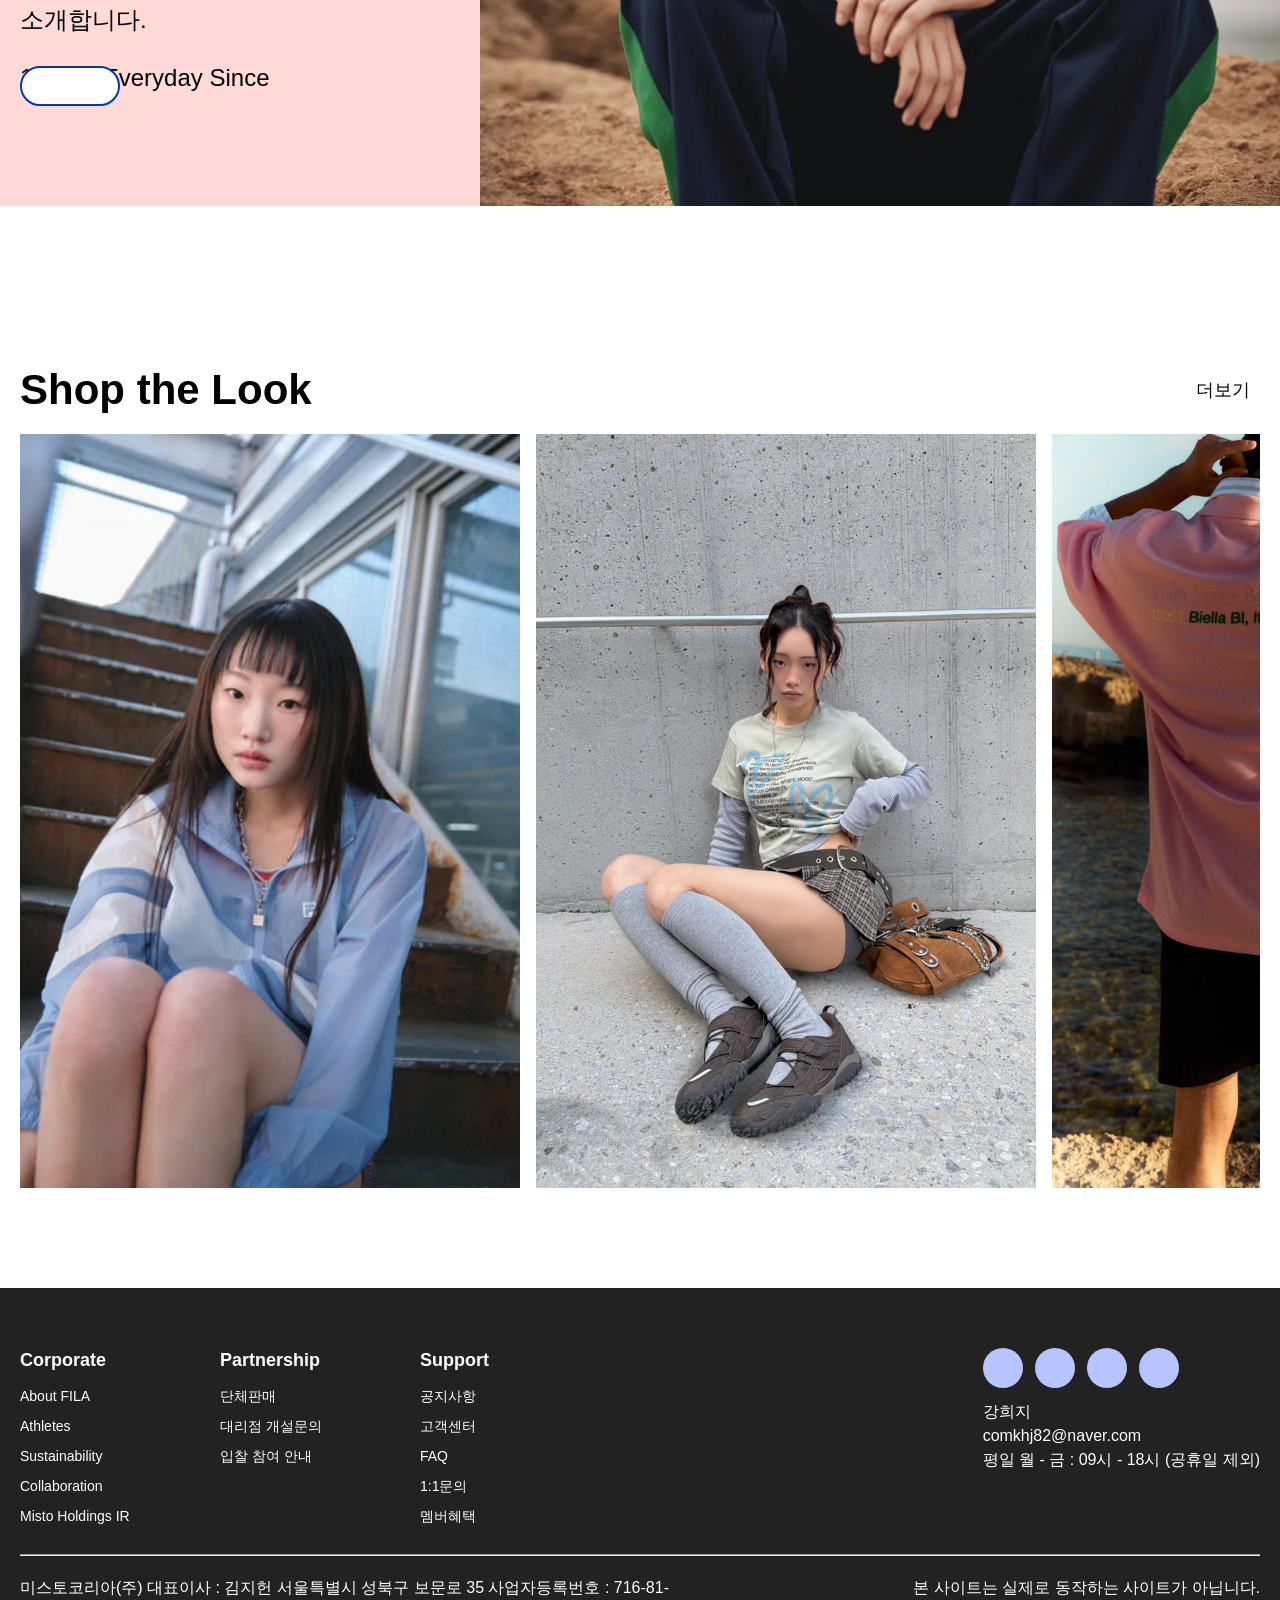
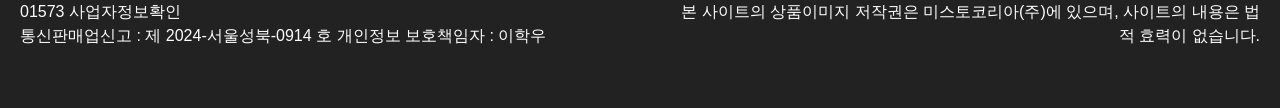
==== commit fe41fc0c: "260527 Exam" ====
--- a/index.html
+++ b/index.html
@@ -8,7 +8,7 @@
 
     <link rel="stylesheet" href="CSS/popup.css">
     <script src="https://kit.fontawesome.com/d19fdaba43.js" crossorigin="anonymous"></script>
-    <script src="JS/header.js"></script>
+<!--    <script src="JS/header.js" defer></script>-->
     <script src="JS/index.js" defer></script>
 
 
@@ -23,54 +23,43 @@
         </button>
     </div>
 
-    <header>
-
-        <a class="home" href="#">
-            <img src="IMAGE/LOGO/LOGO.png" alt="FILA 로고">
-        </a>
-
-        <ul class="main_menu">
-            <li><a href="#">Women</a></li>
-            <li><a href="#">Men</a></li>
-            <li><a href="#">Kids</a></li>
-            <li><a href="#">Tennis</a></li>
-            <li><a href="#">F.H.S</a></li>
-
-        </ul>
-
-        <nav>
-            <ul>
-                <li>
-                    <a href="#">
-                        <i class="fa-solid fa-map-location"></i>
-                    </a>
-                </li>
-                <li>
-                    <a href="#">
-                        <i class="fa-solid fa-magnifying-glass"></i>
-                    </a>
-                </li>
-                <li>
-                    <a href="#">
-                        <i class="fa-regular fa-user"></i>
-                    </a>
-                </li>
-                <li>
-                    <a href="#">
-                        <i class="fa-solid fa-bag-shopping"></i>
-                    </a>
-                </li>
-            </ul>
-        </nav>
-    </header>
-    <!-- <div id="header_container"></div> -->
-
-
     <main>
-        <section class="banner">
-            <video playsinline="true" autoplay="autoplay" loop="loop" muted="muted" preload="metadata" poster="//www.fila.co.kr/cdn/shop/files/preview_images/40ed1433d6f740edae9171f7a3066c3a.thumbnail.0000000000_1100x.jpg?v=1778488149"><source src="//www.fila.co.kr/cdn/shop/videos/c/vp/40ed1433d6f740edae9171f7a3066c3a/40ed1433d6f740edae9171f7a3066c3a.HD-1080p-7.2Mbps-83835070.mp4?v=0" type="video/mp4"><img src="//www.fila.co.kr/cdn/shop/files/preview_images/40ed1433d6f740edae9171f7a3066c3a.thumbnail.0000000000_1100x.jpg?v=1778488149"></video>
-
+        <section class="carousel_container">
+            <div class="button_container">
+                <button type="button"><i class="fa-solid fa-angle-left"></i></button>
+                <button type="button"<i class="fa-solid fa-angle-right"></i></button>
+            </div>
+
+            <ul class="carousel">
+                <li class="slide">
+<!--                    <div>-->
+<!--                        <h2>TITLE1</h2>-->
+<!--                        <p>이건 파이리와 꼬부기의 싸움이다</p>-->
+<!--                    </div>-->
+                    <video playsinline="true" autoplay="autoplay" loop="loop" muted="muted" preload="metadata" poster="//www.fila.co.kr/cdn/shop/files/preview_images/40ed1433d6f740edae9171f7a3066c3a.thumbnail.0000000000_1100x.jpg?v=1778488149"><source src="//www.fila.co.kr/cdn/shop/videos/c/vp/40ed1433d6f740edae9171f7a3066c3a/40ed1433d6f740edae9171f7a3066c3a.HD-1080p-7.2Mbps-83835070.mp4?v=0" type="video/mp4"><img src="//www.fila.co.kr/cdn/shop/files/preview_images/40ed1433d6f740edae9171f7a3066c3a.thumbnail.0000000000_1100x.jpg?v=1778488149"></video>
+                </li>
+                <li class="slide">
+                    <div>
+<!--                        <h2>TITLE2</h2>-->
+<!--                        <p>리자드 진화</p>-->
+                    </div>
+                    <video playsinline="true" autoplay="autoplay" loop="" muted="muted" class="media-video" preload="metadata" poster="//www.fila.co.kr/cdn/shop/files/preview_images/2d2319ff42ad47578bfdc01800606d5f.thumbnail.0000000000_small.jpg?v=1779352668"><source src="//www.fila.co.kr/cdn/shop/videos/c/vp/2d2319ff42ad47578bfdc01800606d5f/2d2319ff42ad47578bfdc01800606d5f.HD-1080p-7.2Mbps-84613462.mp4?v=0" type="video/mp4"><img src="//www.fila.co.kr/cdn/shop/files/preview_images/2d2319ff42ad47578bfdc01800606d5f.thumbnail.0000000000_small.jpg?v=1779352668"></video>
+                </li>
+                <li class="slide">
+                    <div>
+<!--                        <h2>TITLE3</h2>-->
+<!--                        <p>리자몽 최종 진화</p>-->
+                    </div>
+
+<!--                    <video playsinline="true" loop="" muted="muted" preload="none" class="media-video" poster="//www.fila.co.kr/cdn/shop/files/preview_images/b47fff7214de44db819510485c6c93ab.thumbnail.0000000000_small.jpg?v=1778044809"><source src="//www.fila.co.kr/cdn/shop/videos/c/vp/b47fff7214de44db819510485c6c93ab/b47fff7214de44db819510485c6c93ab.HD-1080p-7.2Mbps-83467571.mp4?v=0" type="video/mp4"><img src="//www.fila.co.kr/cdn/shop/files/preview_images/b47fff7214de44db819510485c6c93ab.thumbnail.0000000000_small.jpg?v=1778044809"></video>-->
+                    <img src="IMAGE/banner_1.png" height="2160" width="3840"/></li>
+            </ul>
         </section>
+
+<!--        <section class="banner">-->
+<!--            <video playsinline="true" autoplay="autoplay" loop="loop" muted="muted" preload="metadata" poster="//www.fila.co.kr/cdn/shop/files/preview_images/40ed1433d6f740edae9171f7a3066c3a.thumbnail.0000000000_1100x.jpg?v=1778488149"><source src="//www.fila.co.kr/cdn/shop/videos/c/vp/40ed1433d6f740edae9171f7a3066c3a/40ed1433d6f740edae9171f7a3066c3a.HD-1080p-7.2Mbps-83835070.mp4?v=0" type="video/mp4"><img src="//www.fila.co.kr/cdn/shop/files/preview_images/40ed1433d6f740edae9171f7a3066c3a.thumbnail.0000000000_1100x.jpg?v=1778488149"></video>-->
+
+<!--        </section>-->
 
         <section class="trending_now">
             <h2>Trending Now</h2>
@@ -94,51 +83,367 @@
                     </button>
                 </div>
             </div>
+            <ul class="active">
+                <li>
+                    <a href="#">
+                        <div class="image_container">
+                            <img src="https://www.fila.co.kr/cdn/shop/files/01_4cc63cb4-aabb-460f-b2cf-25fa06d04fc3.jpg?v=1773734453&width=1946" width="400" alt="img1">
+
+                        </div>
+                        <span class="tag">공용</span>
+                        <strong class="title">&lt;우즈 착용&gt; 마이티셔츠 유니 세미오버핏</strong>
+                        <strong class="price">49,900원</strong>
+                    </a>
+                </li>
+                <li>
+                    <a href="#">
+                        <div class="image_container">
+                            <img src="https://www.fila.co.kr/cdn/shop/files/01_4cc63cb4-aabb-460f-b2cf-25fa06d04fc3.jpg?v=1773734453&width=1946" width="400" alt="img2">
+                        </div>
+                        <span class="tag">공용</span>
+                        <strong class="title">&lt;우즈 착용&gt; 마이티셔츠 유니 세미오버핏</strong>
+                        <strong class="price">49,900원</strong>
+                    </a>
+                </li>
+                <li>
+                    <a href="#">
+                        <div class="image_container">
+                            <img src="https://www.fila.co.kr/cdn/shop/files/01_4cc63cb4-aabb-460f-b2cf-25fa06d04fc3.jpg?v=1773734453&width=1946" width="400" alt="img3">
+                        </div>
+                        <span class="tag">공용</span>
+                        <strong class="title">&lt;우즈 착용&gt; 마이티셔츠 유니 세미오버핏</strong>
+                        <strong class="price">49,900원</strong>
+                    </a>
+                </li>
+                <li>
+                    <a href="#">
+                        <div class="image_container">
+                            <img src="https://www.fila.co.kr/cdn/shop/files/01_4cc63cb4-aabb-460f-b2cf-25fa06d04fc3.jpg?v=1773734453&width=1946" width="400" alt="img4">
+                        </div>
+                        <span class="tag">공용</span>
+                        <strong class="title">&lt;우즈 착용&gt; 마이티셔츠 유니 세미오버핏</strong>
+                        <strong class="price">49,900원</strong>
+                    </a>
+                </li>
+                <li>
+                    <a href="#">
+                        <div class="image_container">
+                            <img src="https://www.fila.co.kr/cdn/shop/files/01_4cc63cb4-aabb-460f-b2cf-25fa06d04fc3.jpg?v=1773734453&width=1946" width="400" alt="img5">
+                        </div>
+                        <span class="tag">공용</span>
+                        <strong class="title">&lt;우즈 착용&gt; 마이티셔츠 유니 세미오버핏</strong>
+                        <strong class="price">49,900원</strong>
+                    </a>
+                </li>
+            </ul>
+            <ul class="">
+                <li>
+                    <a href="#">
+                        <div class="image_container">
+                            <img src="IMAGE/product2.jpg" height="1200" width="800"/>
+                        </div>
+                        <span class="tag">공용</span>
+                        <strong class="title">&lt;우즈 착용&gt; 마이티셔츠 유니 세미오버핏</strong>
+                        <strong class="price">49,900원</strong>
+                    </a>
+                </li>
+                <li>
+                    <a href="#">
+                        <div class="image_container">
+                            <img src="IMAGE/product2.jpg" height="1200" width="800"/>
+                        </div>
+                        <span class="tag">공용</span>
+                        <strong class="title">&lt;우즈 착용&gt; 마이티셔츠 유니 세미오버핏</strong>
+                        <strong class="price">49,900원</strong>
+                    </a>
+                </li>
+                <li>
+                    <a href="#">
+                        <div class="image_container">
+                            <img src="IMAGE/product2.jpg" height="1200" width="800"/>
+                        </div>
+                        <span class="tag">공용</span>
+                        <strong class="title">&lt;우즈 착용&gt; 마이티셔츠 유니 세미오버핏</strong>
+                        <strong class="price">49,900원</strong>
+                    </a>
+                </li>
+                <li>
+                    <a href="#">
+                        <div class="image_container">
+                            <img src="IMAGE/product2.jpg" height="1200" width="800"/>
+                        </div>
+                        <span class="tag">공용</span>
+                        <strong class="title">&lt;우즈 착용&gt; 마이티셔츠 유니 세미오버핏</strong>
+                        <strong class="price">49,900원</strong>
+                    </a>
+                </li>
+                <li>
+                    <a href="#">
+                        <div class="image_container">
+                            <img src="IMAGE/product2.jpg" height="1200" width="800"/>
+                        </div>
+                        <span class="tag">공용</span>
+                        <strong class="title">&lt;우즈 착용&gt; 마이티셔츠 유니 세미오버핏</strong>
+                        <strong class="price">49,900원</strong>
+                    </a>
+                </li>
+            </ul>
             <ul>
                 <li>
                     <a href="#">
                         <div class="image_container">
-                            <img src="https://www.fila.co.kr/cdn/shop/files/01_4cc63cb4-aabb-460f-b2cf-25fa06d04fc3.jpg?v=1773734453&width=1946" width="400" alt="img1">
-                        </div>
-                        <span class="tag">공용</span>
-                        <strong class="title">&lt;우즈 착용&gt; 마이티셔츠 유니 세미오버핏</strong>
-                        <strong class="price">49,900원</strong>
-                    </a>
-                </li>
-                <li>
-                    <a href="#">
-                        <div class="image_container">
-                            <img src="https://www.fila.co.kr/cdn/shop/files/01_4cc63cb4-aabb-460f-b2cf-25fa06d04fc3.jpg?v=1773734453&width=1946" width="400" alt="img2">
-                        </div>
-                        <span class="tag">공용</span>
-                        <strong class="title">&lt;우즈 착용&gt; 마이티셔츠 유니 세미오버핏</strong>
-                        <strong class="price">49,900원</strong>
-                    </a>
-                </li>
-                <li>
-                    <a href="#">
-                        <div class="image_container">
-                            <img src="https://www.fila.co.kr/cdn/shop/files/01_4cc63cb4-aabb-460f-b2cf-25fa06d04fc3.jpg?v=1773734453&width=1946" width="400" alt="img3">
-                        </div>
-                        <span class="tag">공용</span>
-                        <strong class="title">&lt;우즈 착용&gt; 마이티셔츠 유니 세미오버핏</strong>
-                        <strong class="price">49,900원</strong>
-                    </a>
-                </li>
-                <li>
-                    <a href="#">
-                        <div class="image_container">
-                            <img src="https://www.fila.co.kr/cdn/shop/files/01_4cc63cb4-aabb-460f-b2cf-25fa06d04fc3.jpg?v=1773734453&width=1946" width="400" alt="img4">
-                        </div>
-                        <span class="tag">공용</span>
-                        <strong class="title">&lt;우즈 착용&gt; 마이티셔츠 유니 세미오버핏</strong>
-                        <strong class="price">49,900원</strong>
-                    </a>
-                </li>
-                <li>
-                    <a href="#">
-                        <div class="image_container">
-                            <img src="https://www.fila.co.kr/cdn/shop/files/01_4cc63cb4-aabb-460f-b2cf-25fa06d04fc3.jpg?v=1773734453&width=1946" width="400" alt="img5">
+
+                            <img src="IMAGE/product.jpg" height="421" width="352"/>
+
+                        </div>
+                        <span class="tag">공용</span>
+                        <strong class="title">&lt;우즈 착용&gt; 마이티셔츠 유니 세미오버핏</strong>
+                        <strong class="price">49,900원</strong>
+                    </a>
+                </li>
+                <li>
+                    <a href="#">
+                        <div class="image_container">
+                            <img src="IMAGE/product.jpg" height="421" width="352"/>
+                        </div>
+                        <span class="tag">공용</span>
+                        <strong class="title">&lt;우즈 착용&gt; 마이티셔츠 유니 세미오버핏</strong>
+                        <strong class="price">49,900원</strong>
+                    </a>
+                </li>
+                <li>
+                    <a href="#">
+                        <div class="image_container">
+                            <img src="IMAGE/product.jpg" height="421" width="352"/>
+                        </div>
+                        <span class="tag">공용</span>
+                        <strong class="title">&lt;우즈 착용&gt; 마이티셔츠 유니 세미오버핏</strong>
+                        <strong class="price">49,900원</strong>
+                    </a>
+                </li>
+                <li>
+                    <a href="#">
+                        <div class="image_container">
+                            <img src="IMAGE/product.jpg" height="421" width="352"/>
+                        </div>
+                        <span class="tag">공용</span>
+                        <strong class="title">&lt;우즈 착용&gt; 마이티셔츠 유니 세미오버핏</strong>
+                        <strong class="price">49,900원</strong>
+                    </a>
+                </li>
+                <li>
+                    <a href="#">
+                        <div class="image_container">
+                            <img src="IMAGE/product.jpg" height="421" width="352"/>
+                        </div>
+                        <span class="tag">공용</span>
+                        <strong class="title">&lt;우즈 착용&gt; 마이티셔츠 유니 세미오버핏</strong>
+                        <strong class="price">49,900원</strong>
+                    </a>
+                </li>
+            </ul>
+            <ul>
+                <li>
+                    <a href="#">
+                        <div class="image_container">
+                            <img src="IMAGE/user.jpg" height="607" width="500"/>
+                        </div>
+                        <span class="tag">공용</span>
+                        <strong class="title">&lt;우즈 착용&gt; 마이티셔츠 유니 세미오버핏</strong>
+                        <strong class="price">49,900원</strong>
+                    </a>
+                </li>
+                <li>
+                    <a href="#">
+                        <div class="image_container">
+                            <img src="IMAGE/user.jpg" height="607" width="500"/>
+                        </div>
+                        <span class="tag">공용</span>
+                        <strong class="title">&lt;우즈 착용&gt; 마이티셔츠 유니 세미오버핏</strong>
+                        <strong class="price">49,900원</strong>
+                    </a>
+                </li>
+                <li>
+                    <a href="#">
+                        <div class="image_container">
+                            <img src="IMAGE/user.jpg" height="607" width="500"/>
+                        </div>
+                        <span class="tag">공용</span>
+                        <strong class="title">&lt;우즈 착용&gt; 마이티셔츠 유니 세미오버핏</strong>
+                        <strong class="price">49,900원</strong>
+                    </a>
+                </li>
+                <li>
+                    <a href="#">
+                        <div class="image_container">
+                            <img src="IMAGE/user.jpg" height="607" width="500"/>
+                        </div>
+                        <span class="tag">공용</span>
+                        <strong class="title">&lt;우즈 착용&gt; 마이티셔츠 유니 세미오버핏</strong>
+                        <strong class="price">49,900원</strong>
+                    </a>
+                </li>
+                <li>
+                    <a href="#">
+                        <div class="image_container">
+                            <img src="IMAGE/user.jpg" height="607" width="500"/>
+                        </div>
+                        <span class="tag">공용</span>
+                        <strong class="title">&lt;우즈 착용&gt; 마이티셔츠 유니 세미오버핏</strong>
+                        <strong class="price">49,900원</strong>
+                    </a>
+                </li>
+            </ul>
+            <ul>
+                <li>
+                    <a href="#">
+                        <div class="image_container">
+
+                            <img src="IMAGE/beginning_1.png" height="3098" width="1780"/>
+                        </div>
+                        <span class="tag">공용</span>
+                        <strong class="title">&lt;우즈 착용&gt; 마이티셔츠 유니 세미오버핏</strong>
+                        <strong class="price">49,900원</strong>
+                    </a>
+                </li>
+                <li>
+                    <a href="#">
+                        <div class="image_container">
+                            <img src="IMAGE/beginning_1.png" height="3098" width="1780"/>
+                        </div>
+                        <span class="tag">공용</span>
+                        <strong class="title">&lt;우즈 착용&gt; 마이티셔츠 유니 세미오버핏</strong>
+                        <strong class="price">49,900원</strong>
+                    </a>
+                </li>
+                <li>
+                    <a href="#">
+                        <div class="image_container">
+                            <img src="IMAGE/beginning_1.png" height="3098" width="1780"/>
+                        </div>
+                        <span class="tag">공용</span>
+                        <strong class="title">&lt;우즈 착용&gt; 마이티셔츠 유니 세미오버핏</strong>
+                        <strong class="price">49,900원</strong>
+                    </a>
+                </li>
+                <li>
+                    <a href="#">
+                        <div class="image_container">
+                            <img src="IMAGE/beginning_1.png" height="3098" width="1780"/>
+                        </div>
+                        <span class="tag">공용</span>
+                        <strong class="title">&lt;우즈 착용&gt; 마이티셔츠 유니 세미오버핏</strong>
+                        <strong class="price">49,900원</strong>
+                    </a>
+                </li>
+                <li>
+                    <a href="#">
+                        <div class="image_container">
+                            <img src="IMAGE/beginning_1.png" height="3098" width="1780"/>
+                        </div>
+                        <span class="tag">공용</span>
+                        <strong class="title">&lt;우즈 착용&gt; 마이티셔츠 유니 세미오버핏</strong>
+                        <strong class="price">49,900원</strong>
+                    </a>
+                </li>
+            </ul>
+            <ul>
+                <li>
+                    <a href="#">
+                        <div class="image_container">
+                            <img src="IMAGE/product_detail.jpg" height="165" width="165"/>
+                        </div>
+                        <span class="tag">공용</span>
+                        <strong class="title">&lt;우즈 착용&gt; 마이티셔츠 유니 세미오버핏</strong>
+                        <strong class="price">49,900원</strong>
+                    </a>
+                </li>
+                <li>
+                    <a href="#">
+                        <div class="image_container">
+                            <img src="IMAGE/product_detail.jpg" height="165" width="165"/>
+                        </div>
+                        <span class="tag">공용</span>
+                        <strong class="title">&lt;우즈 착용&gt; 마이티셔츠 유니 세미오버핏</strong>
+                        <strong class="price">49,900원</strong>
+                    </a>
+                </li>
+                <li>
+                    <a href="#">
+                        <div class="image_container">
+                            <img src="IMAGE/product_detail.jpg" height="165" width="165"/>
+                        </div>
+                        <span class="tag">공용</span>
+                        <strong class="title">&lt;우즈 착용&gt; 마이티셔츠 유니 세미오버핏</strong>
+                        <strong class="price">49,900원</strong>
+                    </a>
+                </li>
+                <li>
+                    <a href="#">
+                        <div class="image_container">
+                            <img src="IMAGE/product_detail.jpg" height="165" width="165"/>
+                        </div>
+                        <span class="tag">공용</span>
+                        <strong class="title">&lt;우즈 착용&gt; 마이티셔츠 유니 세미오버핏</strong>
+                        <strong class="price">49,900원</strong>
+                    </a>
+                </li>
+                <li>
+                    <a href="#">
+                        <div class="image_container">
+                            <img src="IMAGE/product_detail.jpg" height="165" width="165"/>
+                        </div>
+                        <span class="tag">공용</span>
+                        <strong class="title">&lt;우즈 착용&gt; 마이티셔츠 유니 세미오버핏</strong>
+                        <strong class="price">49,900원</strong>
+                    </a>
+                </li>
+            </ul>
+            <ul>
+                <li>
+                    <a href="#">
+                        <div class="image_container">
+                            <img src="IMAGE/2-2.jpg" height="4096" width="3104"/>
+                        </div>
+                        <span class="tag">공용</span>
+                        <strong class="title">&lt;우즈 착용&gt; 마이티셔츠 유니 세미오버핏</strong>
+                        <strong class="price">49,900원</strong>
+                    </a>
+                </li>
+                <li>
+                    <a href="#">
+                        <div class="image_container">
+                            <img src="IMAGE/2-2.jpg" height="4096" width="3104"/>
+                        </div>
+                        <span class="tag">공용</span>
+                        <strong class="title">&lt;우즈 착용&gt; 마이티셔츠 유니 세미오버핏</strong>
+                        <strong class="price">49,900원</strong>
+                    </a>
+                </li>
+                <li>
+                    <a href="#">
+                        <div class="image_container">
+                            <img src="IMAGE/2-2.jpg" height="4096" width="3104"/>
+                        </div>
+                        <span class="tag">공용</span>
+                        <strong class="title">&lt;우즈 착용&gt; 마이티셔츠 유니 세미오버핏</strong>
+                        <strong class="price">49,900원</strong>
+                    </a>
+                </li>
+                <li>
+                    <a href="#">
+                        <div class="image_container">
+                            <img src="IMAGE/2-2.jpg" height="4096" width="3104"/>
+                        </div>
+                        <span class="tag">공용</span>
+                        <strong class="title">&lt;우즈 착용&gt; 마이티셔츠 유니 세미오버핏</strong>
+                        <strong class="price">49,900원</strong>
+                    </a>
+                </li>
+                <li>
+                    <a href="#">
+                        <div class="image_container">
+                            <img src="IMAGE/2-2.jpg" height="4096" width="3104"/>
                         </div>
                         <span class="tag">공용</span>
                         <strong class="title">&lt;우즈 착용&gt; 마이티셔츠 유니 세미오버핏</strong>
--- a/CSS/index.css
+++ b/CSS/index.css
@@ -131,12 +131,91 @@
     padding-left: 10px;
 }
 /**********************/
-main > .banner > video{
+/*케러셀*/
+
+/*body{*/
+/*    display: flex;*/
+/*    justify-content: center;*/
+/*    align-items: center;*/
+/*}*/
+.carousel_container{
+    position: relative;
     width: 100%;
     height: 100vh;
-    object-fit: cover;
-    /*이 공식 외우면 편해용*/
-}
+    background-color: greenyellow;
+    overflow: hidden;
+}
+.carousel{
+    display: inline-flex;
+    flex-wrap: nowrap;
+    flex-shrink: 0;
+    height: 100%;
+    background-color: darkblue;
+    cursor: pointer;
+}
+.carousel > .slide{
+    width: 100vw;
+    /*border: 1px solid black;*/
+    background-color: lightgray;
+}
+video{
+    width: 100%;
+    height: 100%;
+    object-fit: cover;
+}
+.carousel_container img{
+    width: 100%;
+    height: 100%;
+    object-fit: cover;
+}
+.slide{
+    position: relative;
+}
+.slide > div{
+    position: absolute;
+    width: 70%;
+    left: 10px;
+    bottom: 10px;
+    background-color: rgba(0,0,0,0.4);
+    color: white;
+    font-size: 50px;
+}
+.button_container{
+    display: flex;
+    position: absolute;
+    padding: 0 20px;
+    width: 100%;
+    height: 100%;
+    top: 0;
+    justify-content: space-between;
+    align-items: center;
+}
+.button_container > button{
+    display: flex;
+    justify-content: center;
+    align-items: center;
+    width: 50px;
+    height: 50px;
+    font-size: 30px;
+    border-radius: 50%;
+    background-color: rgba(255,255,255,0.4);
+    color: #111;
+    z-index: 99;
+    cursor: pointer;
+    border: none;
+}
+
+
+
+
+
+
+/*main > .banner > video{*/
+/*    width: 100%;*/
+/*    height: 100vh;*/
+/*    object-fit: cover;*/
+/*    !*이 공식 외우면 편해용*!*/
+/*}*/
 
 /**************************************/
 
@@ -216,6 +295,13 @@
 
 
 }
+.trending_now > ul{
+    display: none;
+}
+.trending_now > ul.active{
+    /*display: block;*/
+    display: flex;
+}
 
 .trending_now > ul > li > a span{
     font-size: 18px;
@@ -225,6 +311,9 @@
 .trending_now > ul > li > a .image_container img{
     /*padding: 4px;*/
     overflow: hidden;
+    width: 400px;
+    height: 400px;
+    object-fit: cover;
 }
 
 /******************************************/
@@ -249,7 +338,7 @@
     padding: var(--main-y-padding) var(--main-x-padding);
 }
 main.image_section img{
-    width: 100%;
+    width: 100px;
     height: 100%;
     object-fit: cover;
 }
--- a/CSS/popup.css
+++ b/CSS/popup.css
@@ -45,6 +45,10 @@
     position: relative;
     height: 100%;
 }
+.modal .form_section i{
+    cursor: pointer;
+}
+
 
 .modal .form_section .select_all_container{
     display: flex;
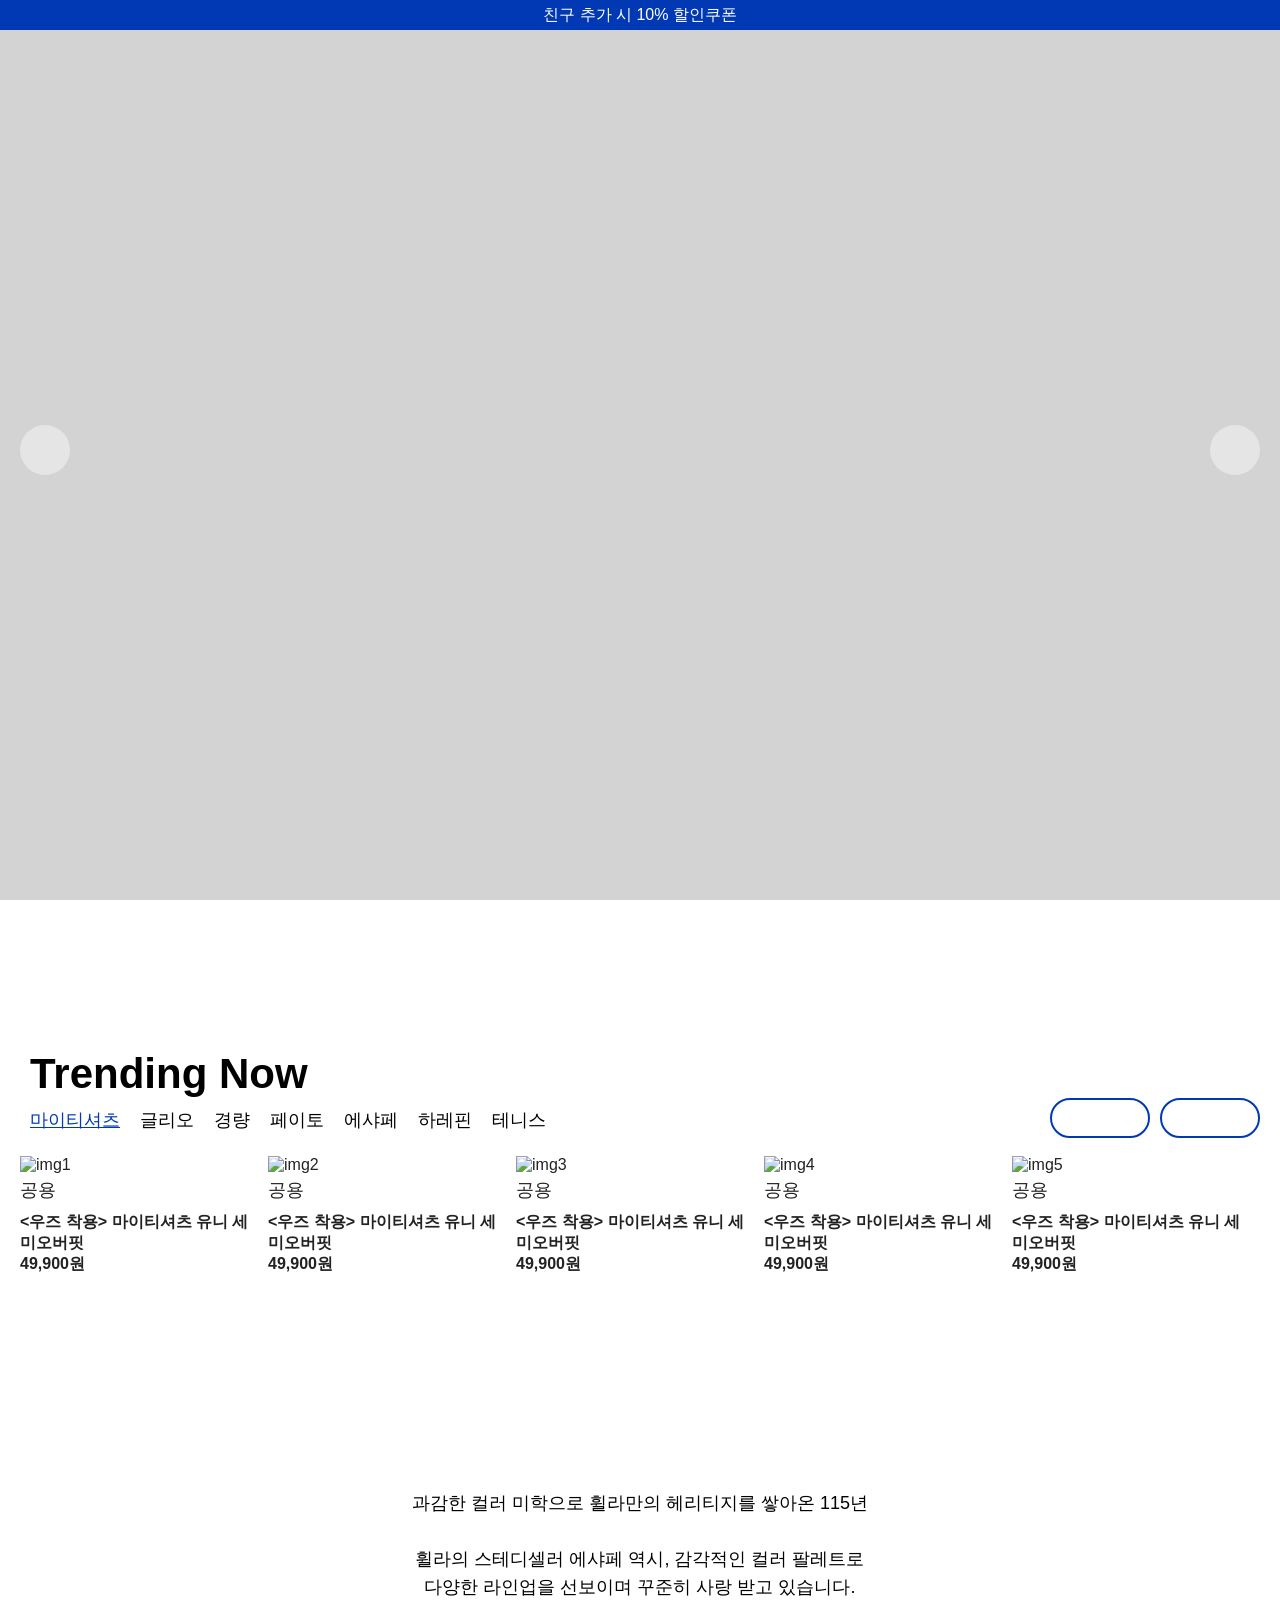
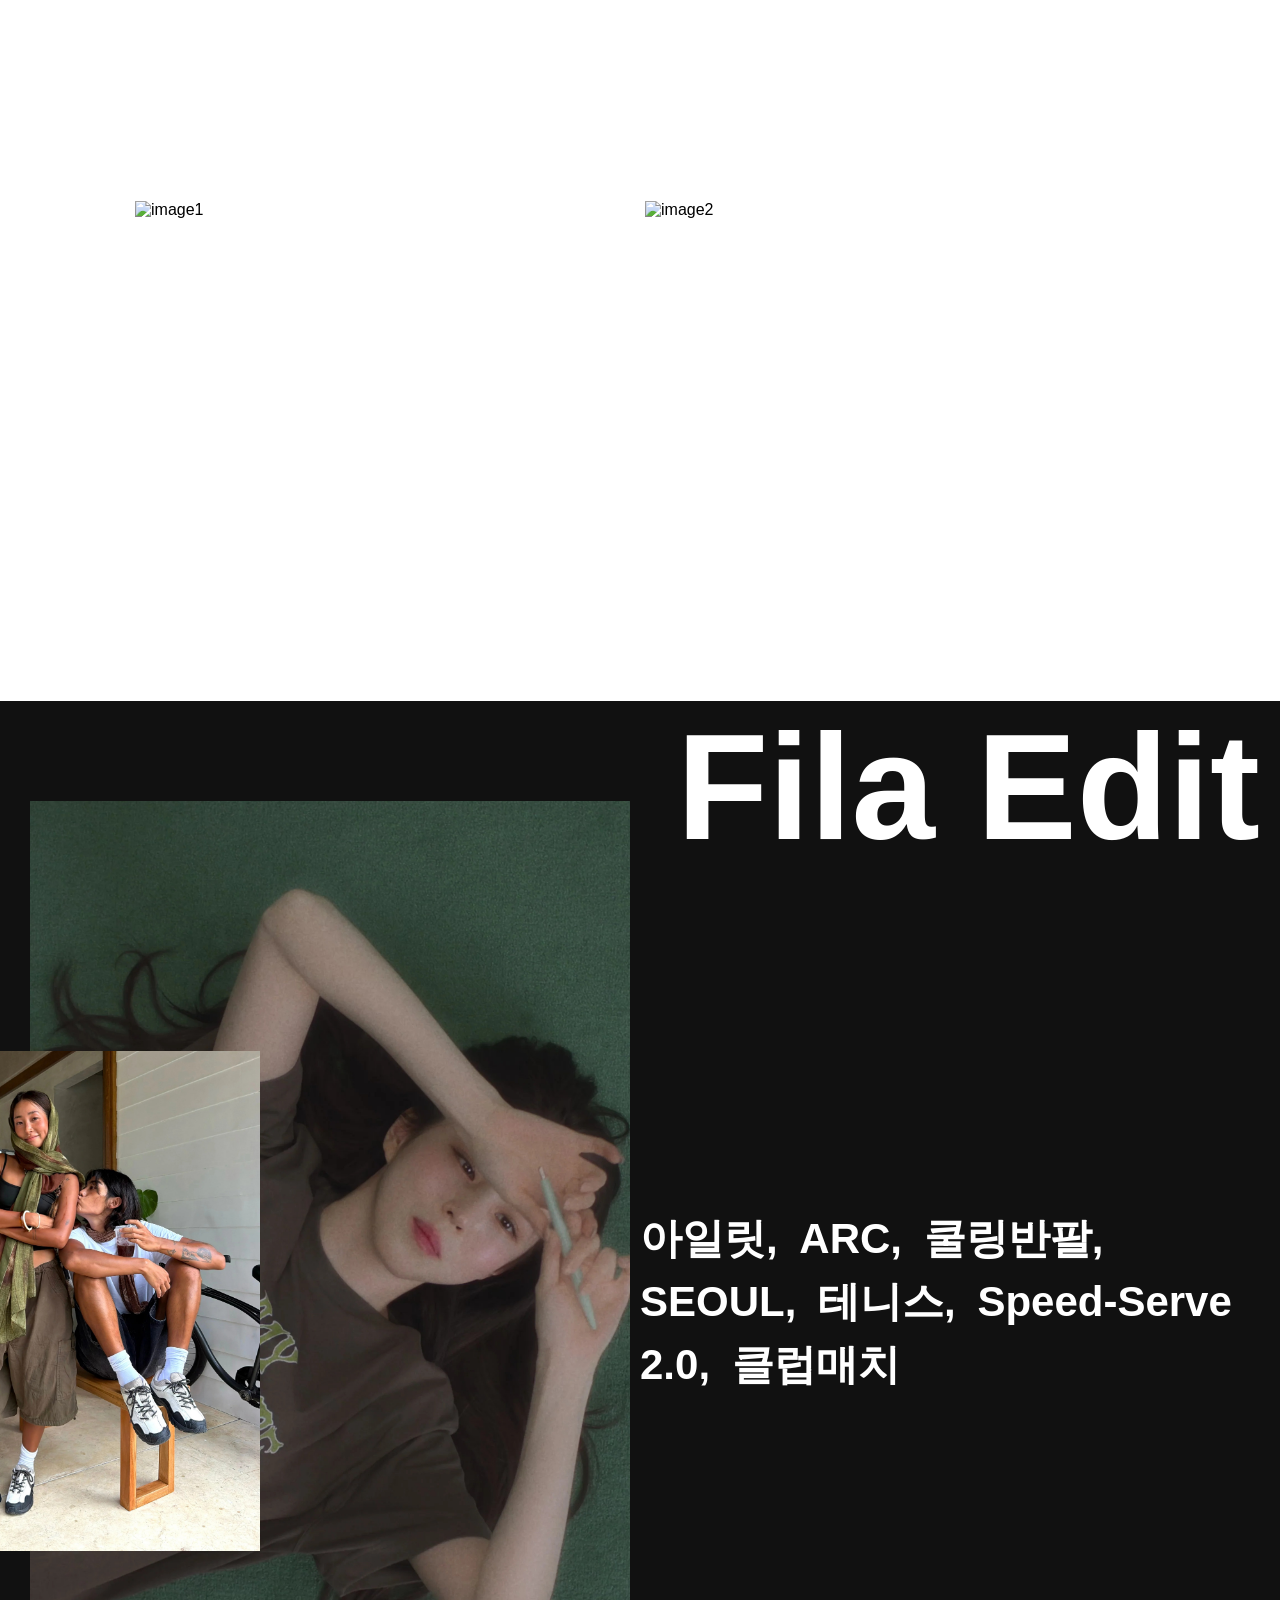
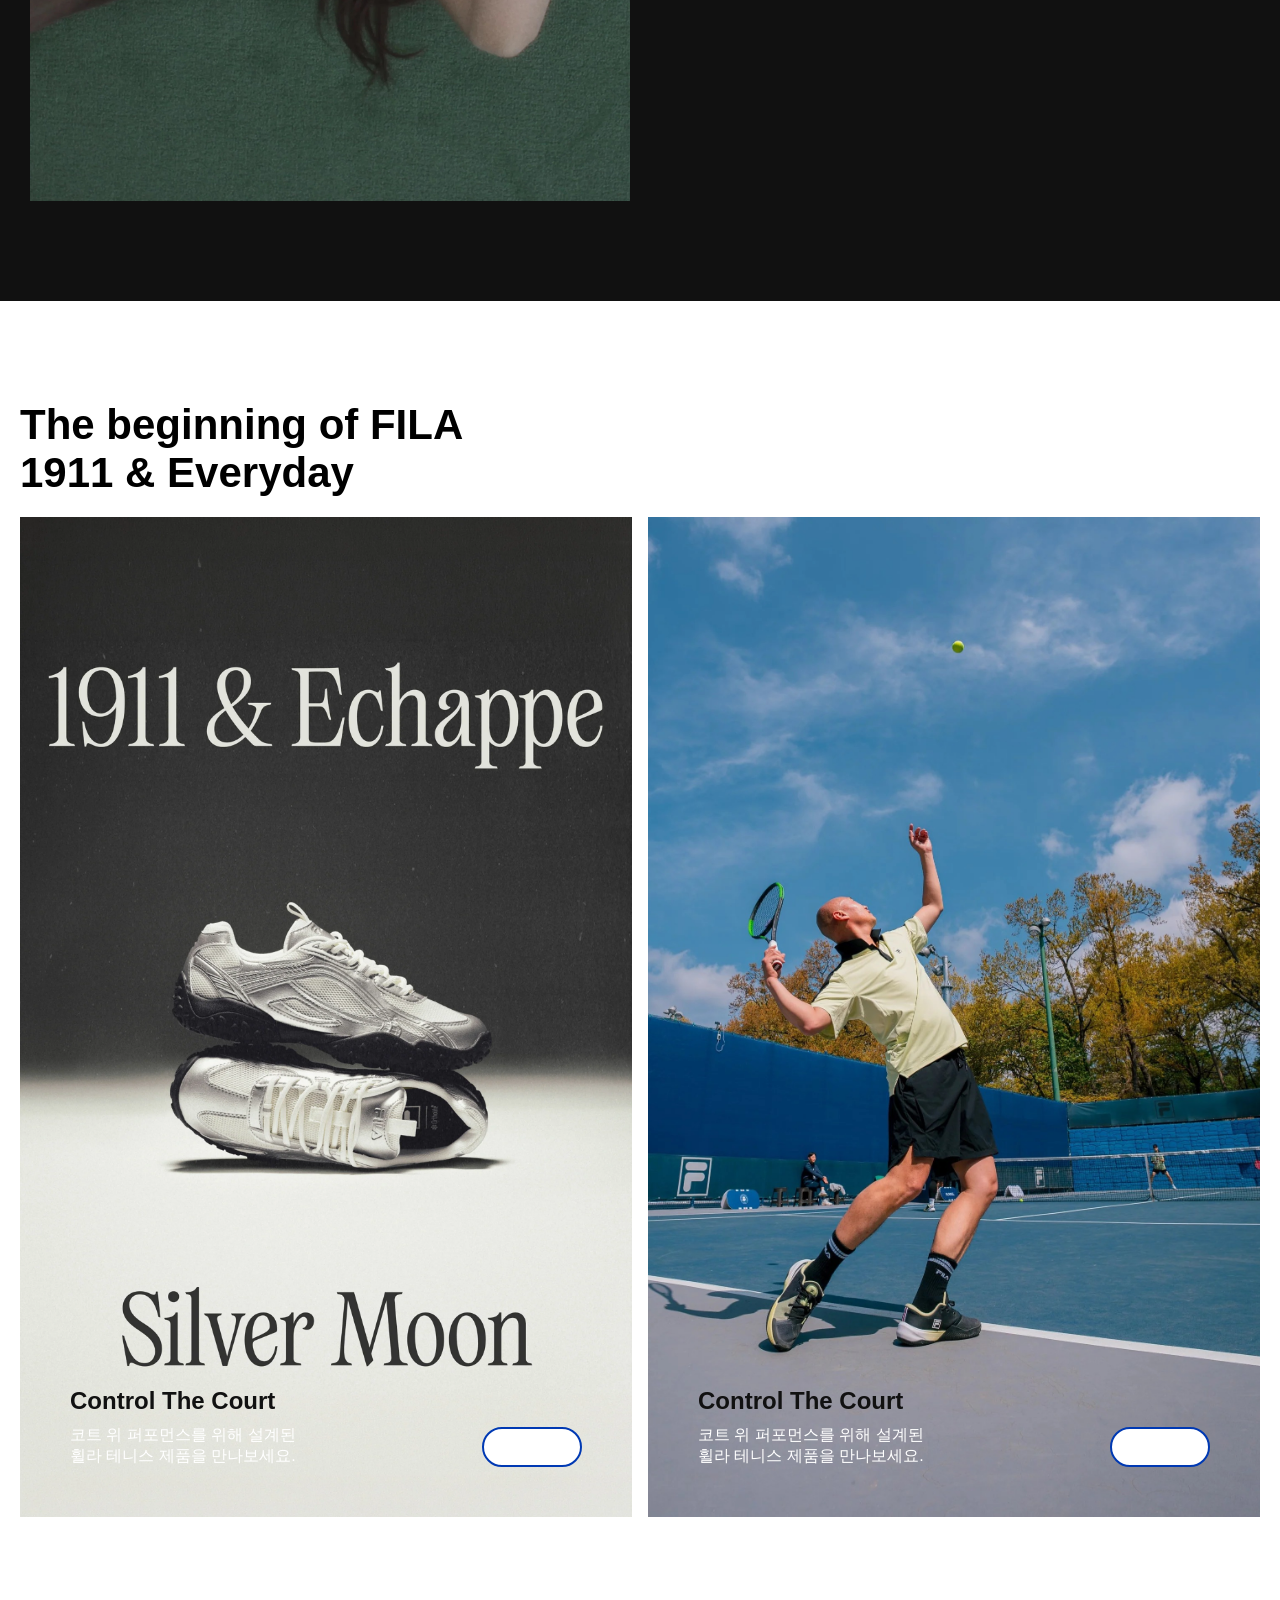
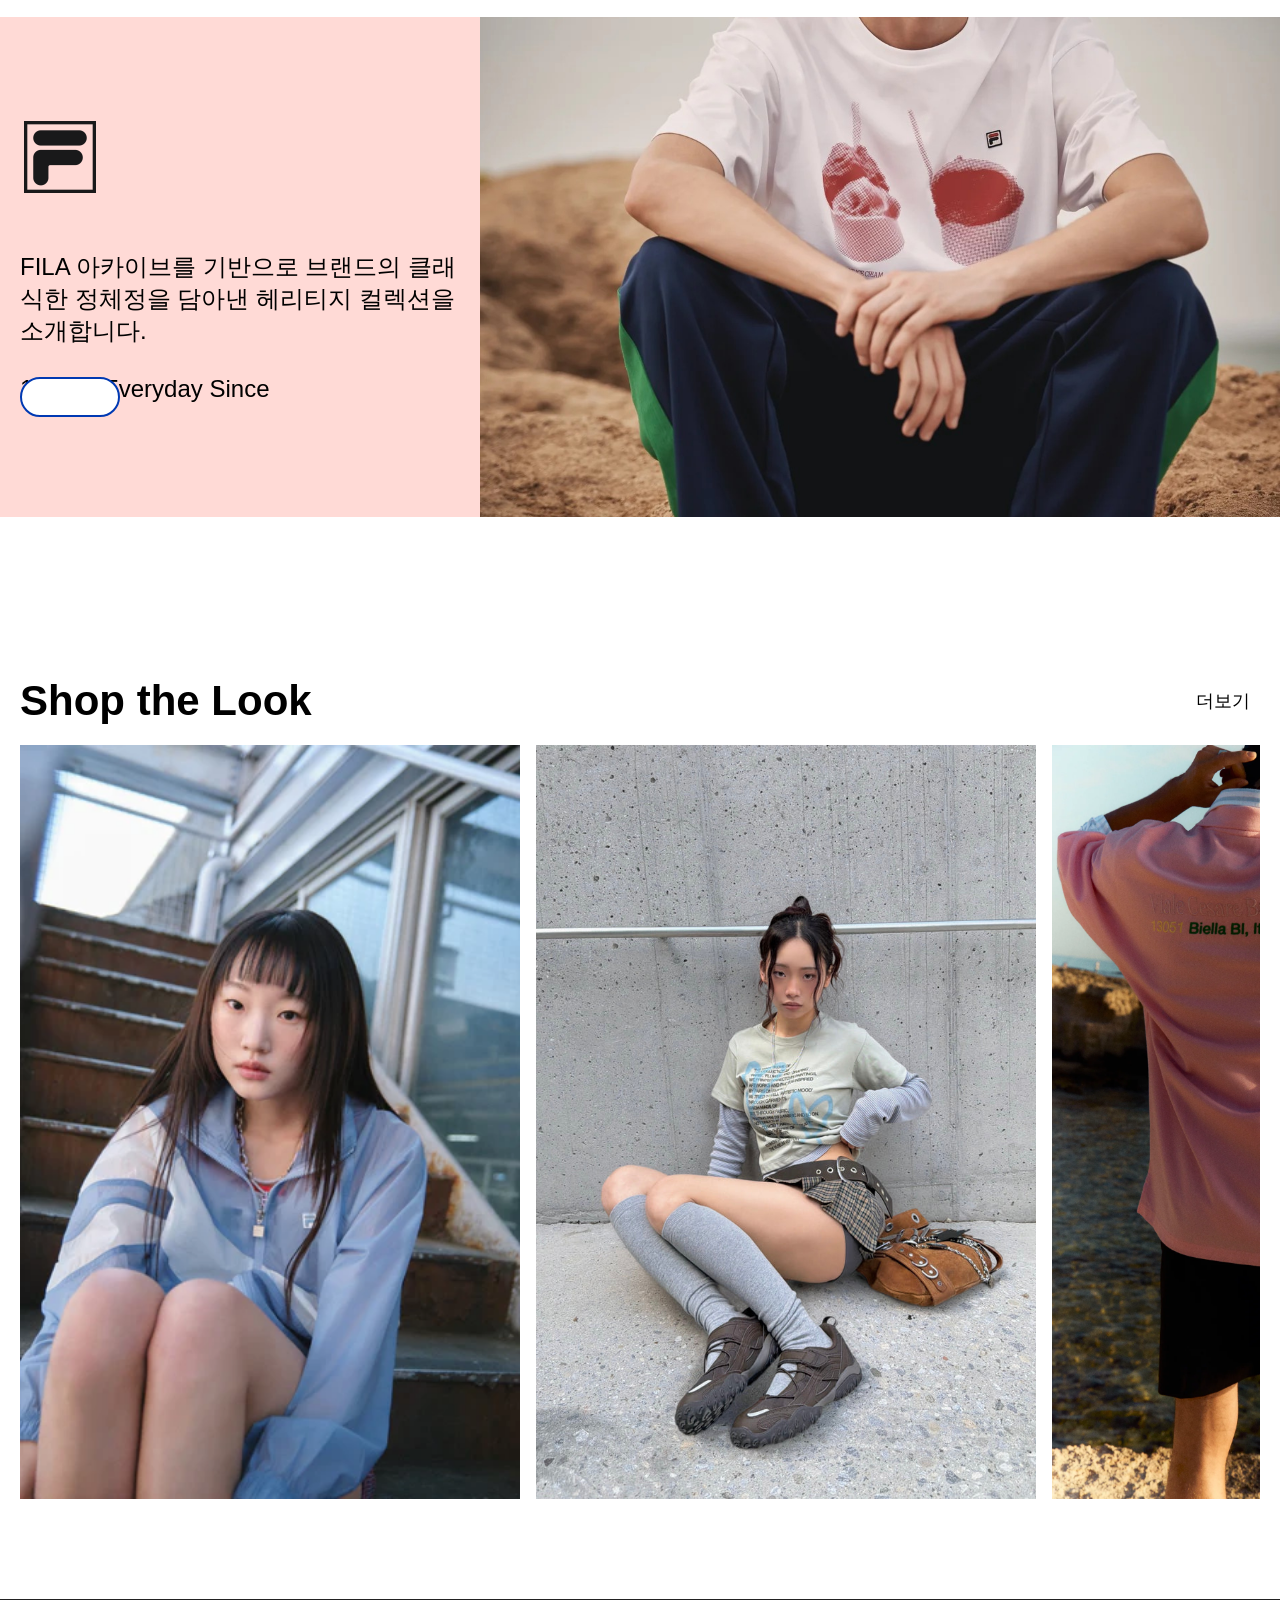
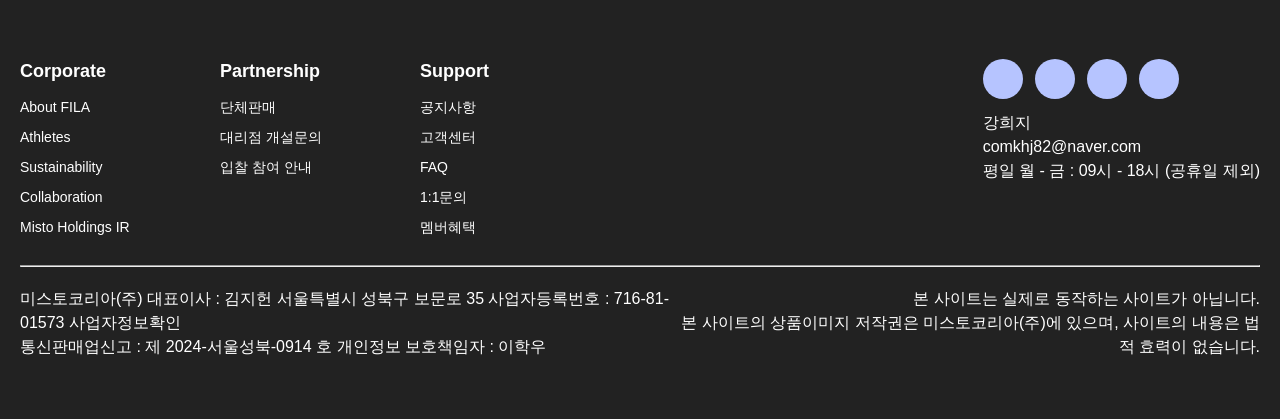
==== commit a205dfda: "260528" ====
--- a/index.html
+++ b/index.html
@@ -1,8 +1,12 @@
 <!DOCTYPE html>
 <html lang="ko">
 <head>
+
     <meta charset="UTF-8">
     <title>FILA 공식 온라인 스토어</title>
+    <meta name="viewport"
+          content="width=device-width, user-scalable=no, initial-scale=1.0, maximum-scale=1.0, minimum-scale=1.0">
+    <meta http-equiv="X-UA-Compatible" content="ie=edge">
     <link rel="stylesheet" href="CSS/public.css">
     <link rel="stylesheet" href="CSS/index.css">
 
@@ -462,7 +466,7 @@
                 다양한 라인업을 선보이며 꾸준히 사랑 받고 있습니다.
             </p>
         </section>
-        
+
         <section class="image_section">
             <img src="https://www.fila.co.kr/cdn/shop/files/SRC.png?v=1765766340&width=1200" width="700" alt="image1" />
             <img src="https://www.fila.co.kr/cdn/shop/files/fl2132.jpg?v=1770956747&width=1200" width="700"alt="image2" />
@@ -471,23 +475,28 @@
         <section class = "edit_section">
             <h2>Fila Edit</h2>
 
-            <div>
-                <img class="main" src="IMAGE/1-1.jpg" height="3840" width="2160"/>
-                <img class="sub" src="IMAGE/1-2.jpg" height="3328" width="2497"/>
+            <div class="edit_inner_container">
+
+                <div class="image_container">
+                    <img class="main" src="IMAGE/1-1.jpg" height="3840" width="2160"/>
+                    <img class="sub" src="IMAGE/1-2.jpg" height="3328" width="2497"/>
+
+                </div>
+
+                <div class="edit_section_text">
+                    <div>
+                        <a href="#">아일릿</a>
+                        <a href="#">ARC</a>
+                        <a href="#">쿨링반팔</a>
+                        <a href="#">SEOUL</a>
+                        <a href="#">테니스</a>
+                        <a href="#">Speed-Serve 2.0</a>
+                        <a href="#">클럽매치</a>
+                    </div>
+                </div>
 
             </div>
 
-            <div class="edit_section_text">
-                <div>
-                    <a href="#">아일릿</a>
-                    <a href="#">ARC</a>
-                    <a href="#">쿨링반팔</a>
-                    <a href="#">SEOUL</a>
-                    <a href="#">테니스</a>
-                    <a href="#">Speed-Serve 2.0</a>
-                    <a href="#">클럽매치</a>
-                </div>
-            </div>
 
 
         </section>
--- a/CSS/index.css
+++ b/CSS/index.css
@@ -25,6 +25,7 @@
     --main-x-padding: 20px;
 
 }
+
 /************************************************************/
 
 
@@ -32,7 +33,7 @@
 
 .coupon_info_container{
     position: fixed;
-    width: 100%;
+    width: 100vw;
     text-align: center;
     background-color: #0039b3;
     color: white;
@@ -155,17 +156,18 @@
 }
 .carousel > .slide{
     width: 100vw;
+    /*height: 100%;*/
     /*border: 1px solid black;*/
     background-color: lightgray;
 }
 video{
     width: 100%;
-    height: 100%;
+    height: 100vh;
     object-fit: cover;
 }
 .carousel_container img{
     width: 100%;
-    height: 100%;
+    height: 100vh;
     object-fit: cover;
 }
 .slide{
@@ -335,11 +337,12 @@
 main .image_section{
     display: flex;
     justify-content: center;
-    padding: var(--main-y-padding) var(--main-x-padding);
-}
-main.image_section img{
-    width: 100px;
-    height: 100%;
+    align-items: center;
+    padding: 100px 10px;
+}
+main .image_section img{
+    width: 500px;
+    height: 400px;
     object-fit: cover;
 }
 main .image_section img:first-child{
@@ -368,15 +371,29 @@
     top: 0;
     right: 20px;
 }
-.edit_section > div{
+.edit_inner_container{
+    display: flex;
+    position: relative;
+    width: 100%;
+    height: 100%;
+}
+.edit_inner_container > div{
     flex: 1;
 }
-.edit_section > div > .main{
+.edit_inner_container > .image_container{
+    display: grid;
+}
+.edit_inner_container > div > .main{
     width: 600px;
-    height: 100%;
-    object-fit: cover;
-}
-.edit_section > div > .sub{
+    height: 1000px;
+    object-fit: cover;
+    position: relative;
+    top: 50%;
+    left: 10px;
+    transform: translateY(-50%);
+    /*aspect-ratio: 1/2;*/
+}
+.edit_inner_container > div > .sub{
     position: absolute;
     top: 50%;
     right: 1000px;
@@ -391,7 +408,7 @@
 
 }
 
-.edit_section > .edit_section_text a{
+.edit_inner_container > .edit_section_text a{
 
     font-size: 42px;
     font-weight: 700;
@@ -405,8 +422,8 @@
     }
 }
 
-.edit_section > .edit_section_text a:not(:last-child){
-
+.edit_inner_container > .edit_section_text a:not(:last-child)::after{
+    content: ", ";
 }
 
 /*************************************/
@@ -639,4 +656,44 @@
 }
 .site_information div{
     text-align: right;
-}+}
+
+/*******************************************************************/
+/*태블릿 이하일 때 적용하게따*/
+@media screen and (max-width: 1024px) {
+    main .image_section{
+        display: flex;
+        flex-direction: column;
+        align-items: center;
+        justify-content: center;
+
+    }
+    main .image_section img{
+        padding: 4px;
+    }
+    main .image_section img:first-child{
+        margin: 0;
+    }
+}
+
+/*작은 태블릿 이하일 때 적용하게따*/
+@media screen and (max-width: 768px) {
+    .edit_section .image_container{
+        display: flex;
+        & > img{
+            position: relative;
+            flex: 1;
+        }
+    }
+    .edit_inner_container{
+        display: flex;
+        /*flex-direction: column;*/
+        /*align-items: center;*/
+        /*justify-content: center;*/
+    }
+
+}
+/*모바일일 때 적용하게똬*/
+@media screen and (max-width: 480px) {
+
+}
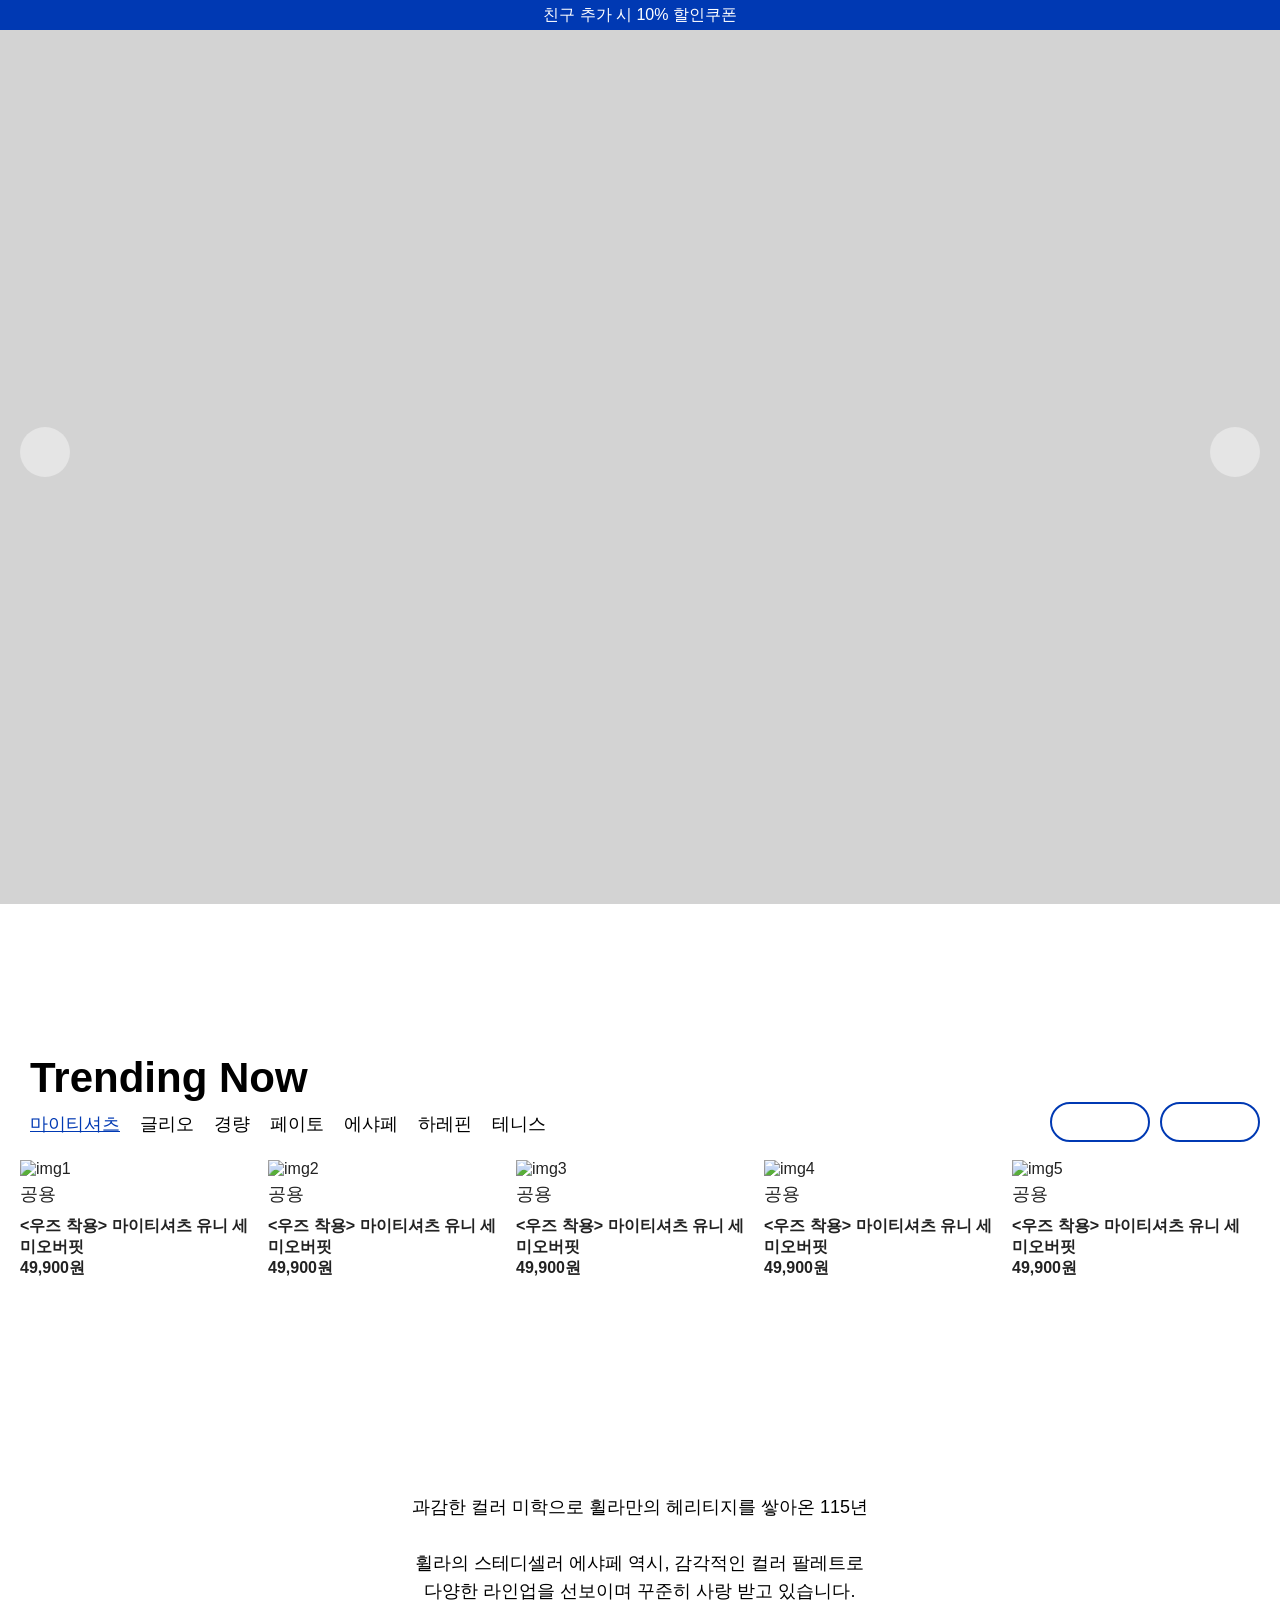
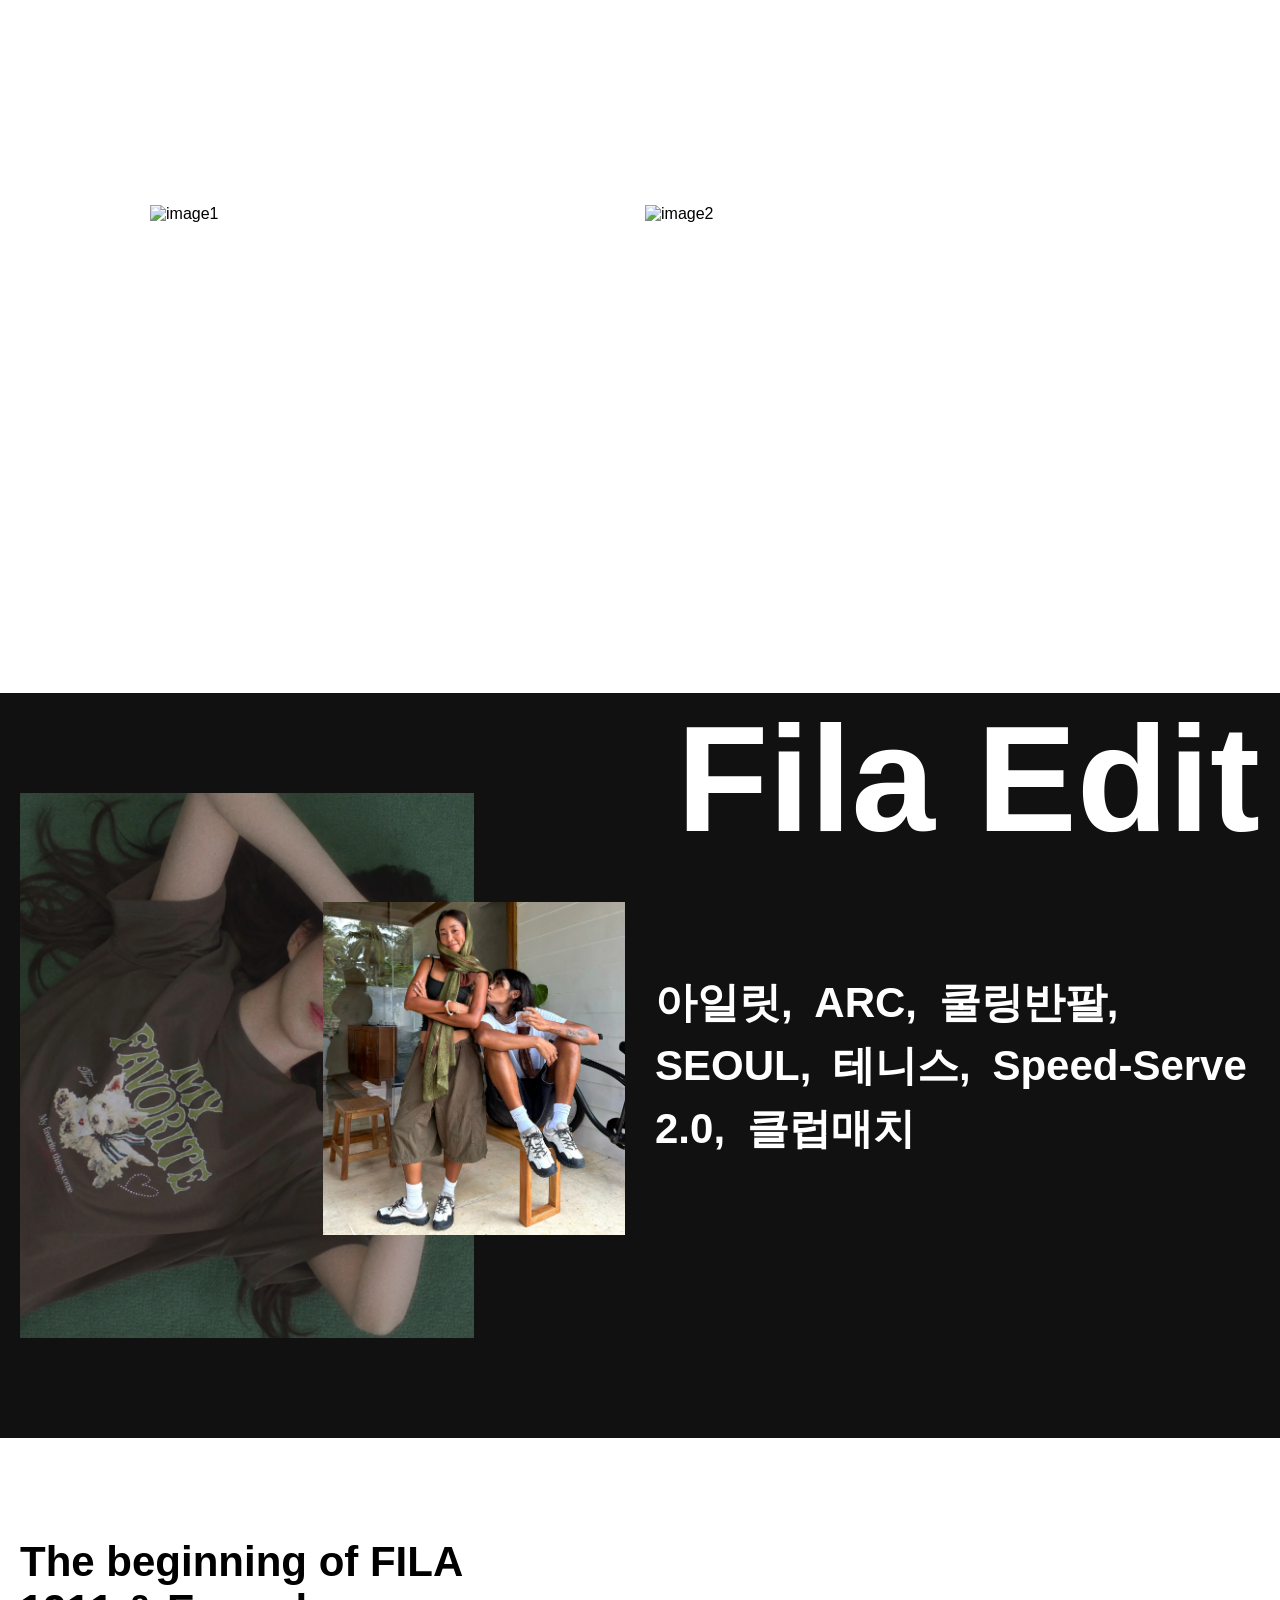
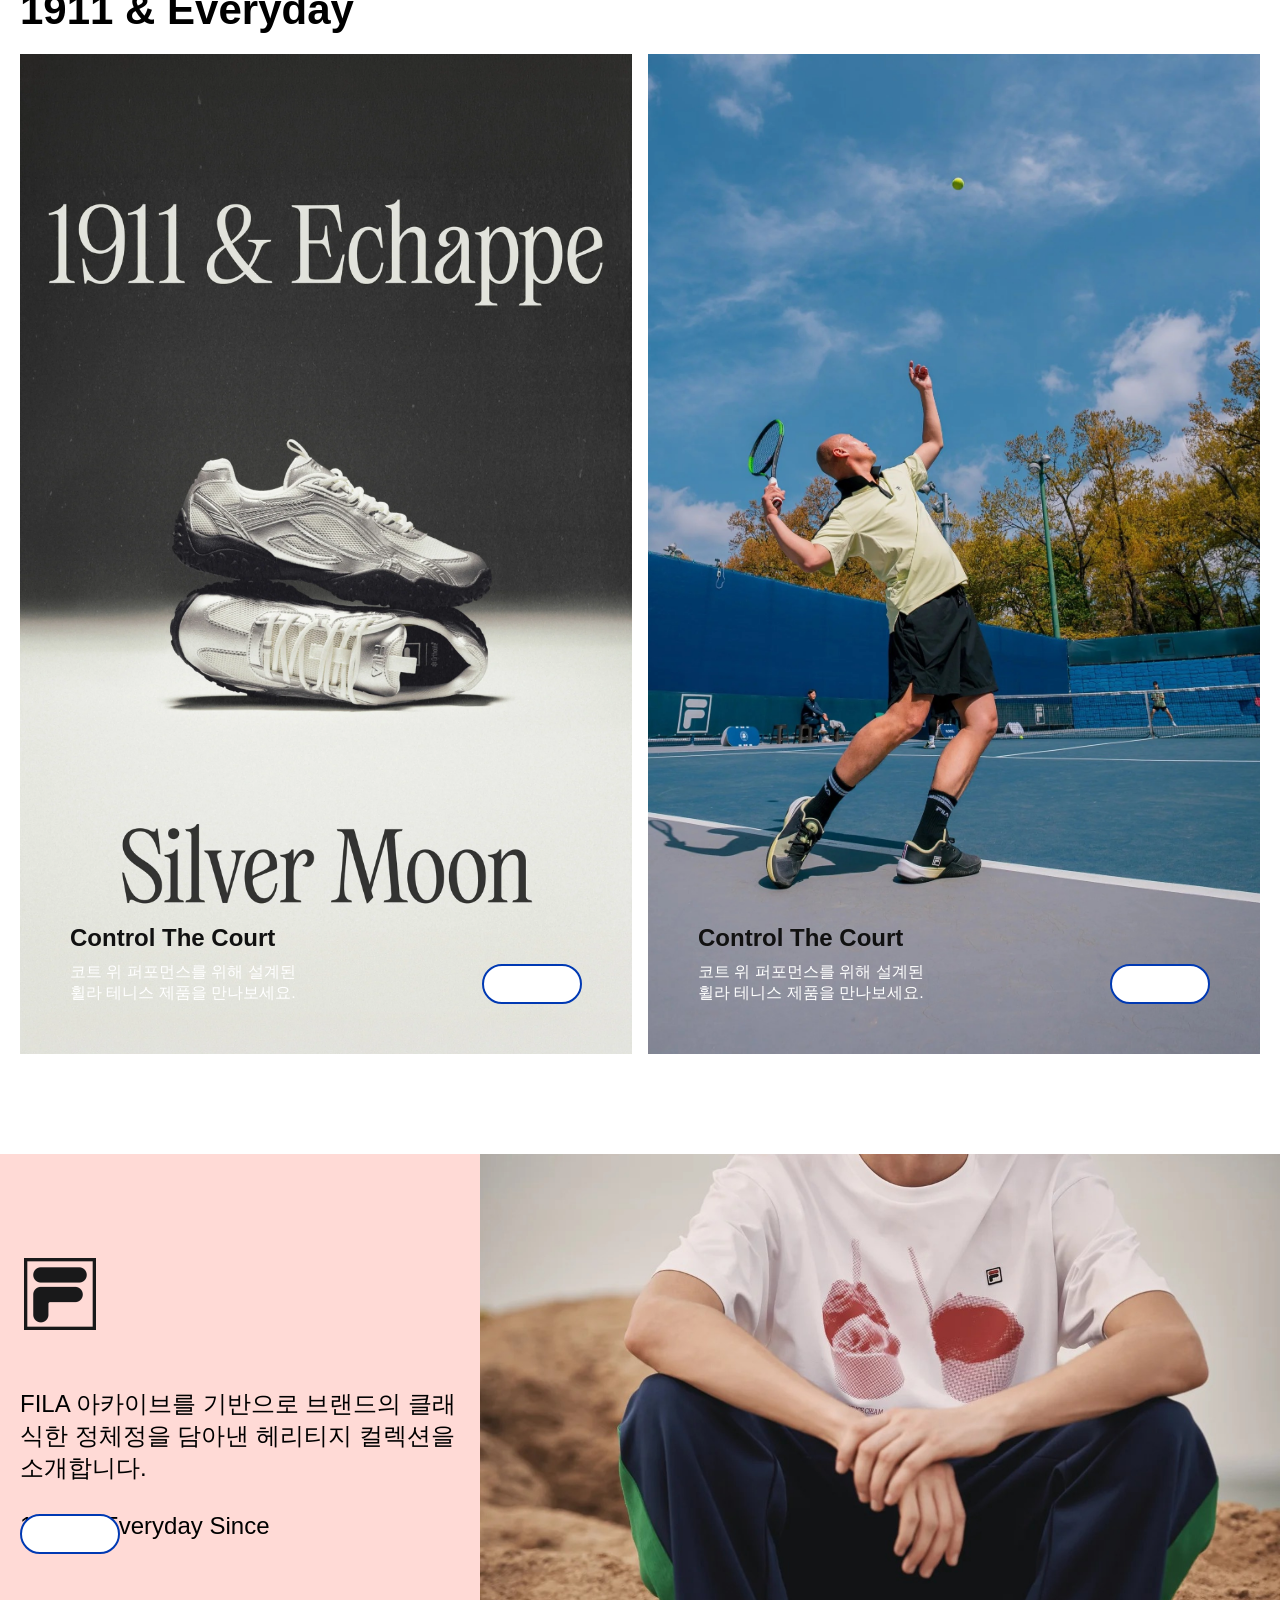
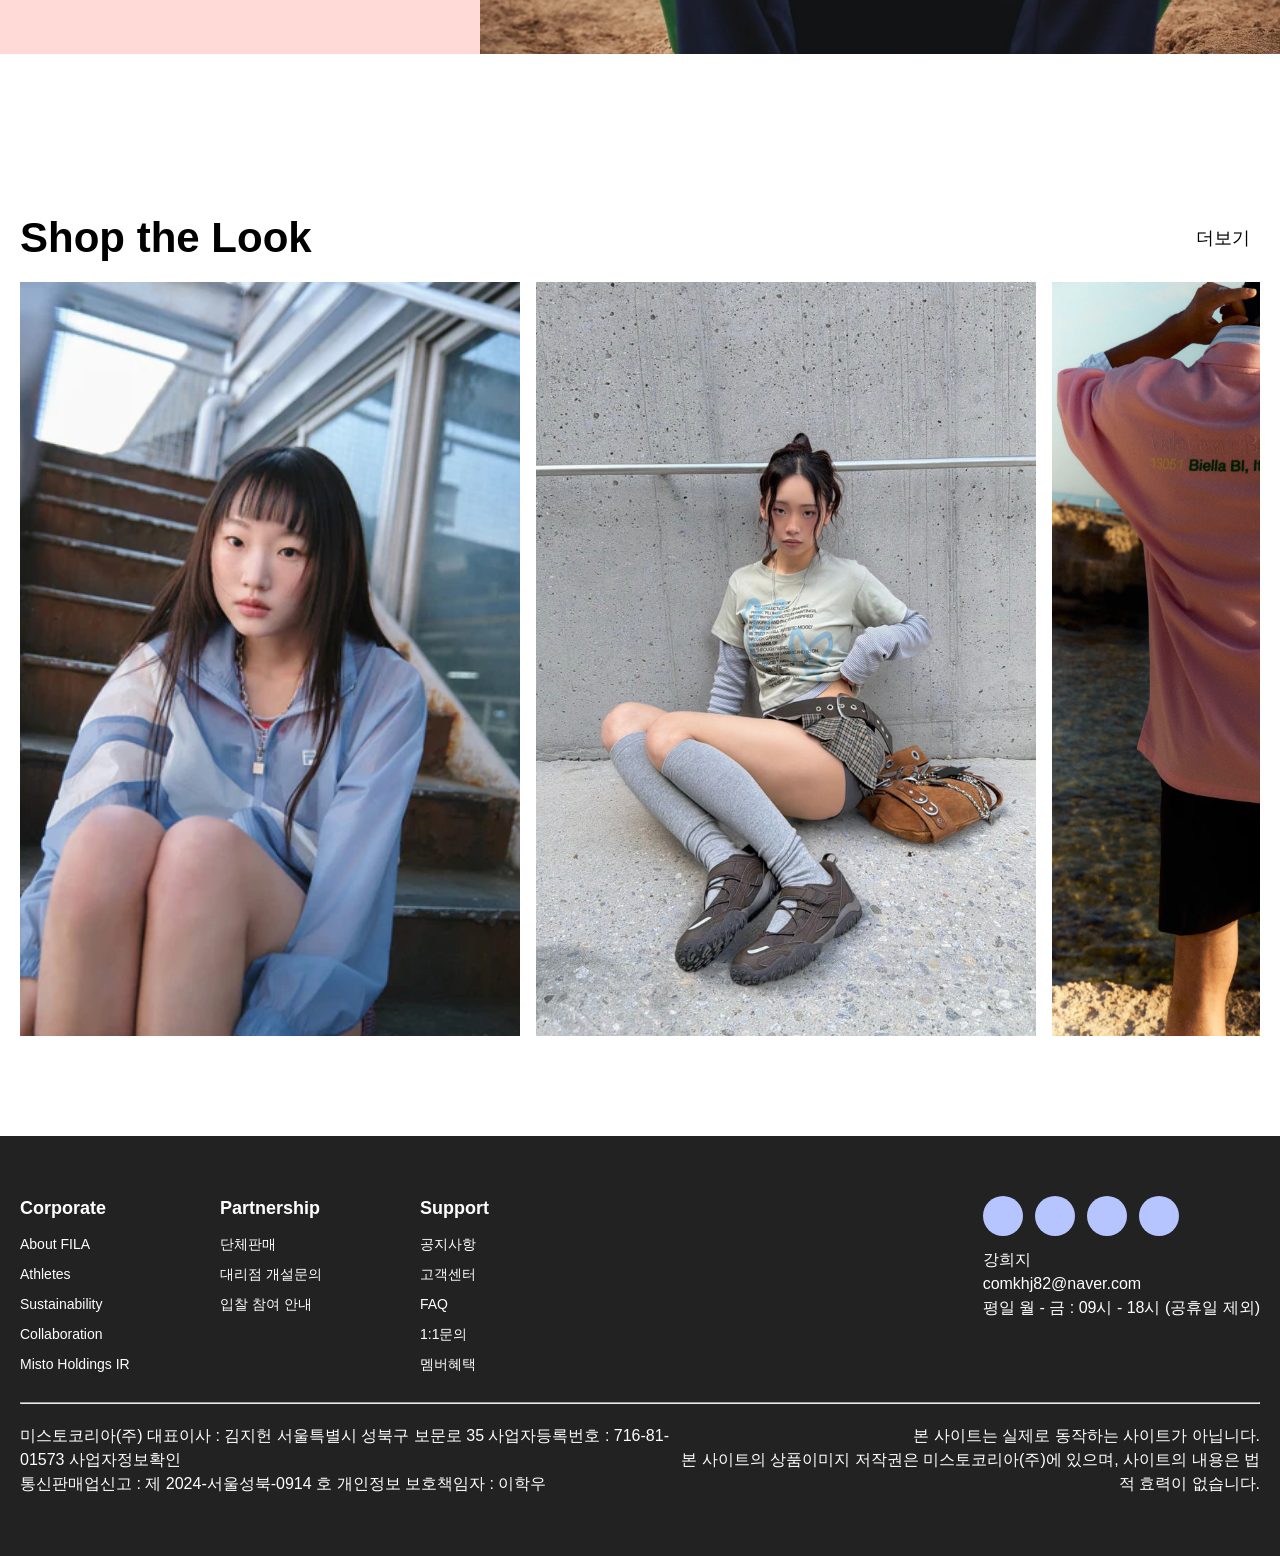
==== commit 43614f7b: "260529 JS 메모장 등등..." ====
--- a/index.html
+++ b/index.html
@@ -478,8 +478,14 @@
             <div class="edit_inner_container">
 
                 <div class="image_container">
-                    <img class="main" src="IMAGE/1-1.jpg" height="3840" width="2160"/>
-                    <img class="sub" src="IMAGE/1-2.jpg" height="3328" width="2497"/>
+                    <div class="image_wrap main">
+                        <img class="main" src="IMAGE/1-1.jpg" height="3840" width="2160"/>
+
+                    </div>
+                    <div class="image_wrap sub">
+                        <img class="sub" src="IMAGE/1-2.jpg" height="3328" width="2497"/>
+
+                    </div>
 
                 </div>
 
--- a/CSS/index.css
+++ b/CSS/index.css
@@ -1,28 +1,28 @@
 h2{
-    font-size: 42px;
+    font-size: 2.625rem;
     font-weight: 700;
 }
 .arrow_button{
-    font-size: 18px;
-    padding: 10px;
+    font-size: 1.125rem;
+    padding: 0.625rem;
     background: unset;
     border: none;
     background-color: #fff;
 }
 .arrow_button.border{
-    border: 2px solid #0039b3;
-    width: 100px;
-    height: 40px;
+    border: 0.125rem solid #0039b3;
+    width: 6.25rem;
+    height: 2.5rem;
     display: flex;
     align-items: center;
     justify-content: center;
 }
 .arrow_button.rounded{
-    border-radius: 20px;
+    border-radius: 1.25rem;
 }
 :root{ /*html문서를 뜻함.*/
-    --main-y-padding: 100px;
-    --main-x-padding: 20px;
+    --main-y-padding: 6.25rem;
+    --main-x-padding: 1.25rem;
 
 }
 
@@ -37,44 +37,44 @@
     text-align: center;
     background-color: #0039b3;
     color: white;
-    height: 30px;
-    line-height: 30px;
+    height: 1.875rem;
+    line-height: 1.875rem;
     z-index: 100;
 
 }
 .coupon_info_container > button{
     position: absolute;
-    right: 20px;
+    right: 1.25rem;
     background: unset;
     border: unset;
     color: white;
-    line-height: 30px;
+    line-height: 1.875rem;
 }
 
 /*****************************/
 header{
     position: absolute;
     width: 100%;
-    top: 30px;
+    top: 1.875rem;
     background-color: white;
     display: flex;
     justify-content: space-between;
     align-items: center;
-    padding: 14px 14px;
+    padding: 0.875rem 0.875rem;
 
 }
 
 header > a{
     position: absolute;
-    left: 48px;
+    left: 3rem;
 }
 header > nav{
     position: absolute;
-    right: 48px;
+    right: 3rem;
 }
 
 header > .home > img{
-    width: 40px;
+    width: 2.5rem;
     height: 100%;
     object-fit: cover;
     position: relative;
@@ -87,24 +87,24 @@
     width: 100%;
     justify-content: center;
     align-items: center;
-    padding: 4px 8px;
+    padding: 0.25rem 0.5rem;
     /*background-color: none;*/
 
 }
 
 header > .main_menu > li{
-    padding: 4px 8px;
+    padding: 0.25rem 0.5rem;
     cursor: pointer;
 }
 
 header > .main_menu > li > a{
     text-decoration: none; /*언더라인 제거*/
     color: black;
-    padding: 4px;
+    padding: 0.25rem;
 
     &:hover{
-        border-bottom: 2px solid #0039b3;
-        border-radius: 2px;
+        border-bottom: 0.125rem solid #0039b3;
+        border-radius: 0.125rem;
 
         color: #0039b3;
         font-weight: 600;
@@ -122,14 +122,14 @@
 
 }
 header > nav > ul li{
-    padding: 4px 8px;
+    padding: 0.25rem 0.5rem;
     cursor: pointer;
 
 }
 header > nav > ul li a{
     color: #222;
-    font-size: 24px;
-    padding-left: 10px;
+    font-size: 1.5rem;
+    padding-left: 0.625rem;
 }
 /**********************/
 /*케러셀*/
@@ -141,8 +141,8 @@
 /*}*/
 .carousel_container{
     position: relative;
-    width: 100%;
-    height: 100vh;
+    /*width: 100%;*/
+    /*height: 100vh;*/
     background-color: greenyellow;
     overflow: hidden;
 }
@@ -157,7 +157,7 @@
 .carousel > .slide{
     width: 100vw;
     /*height: 100%;*/
-    /*border: 1px solid black;*/
+    /*border: 0.0625rem solid black;*/
     background-color: lightgray;
 }
 video{
@@ -176,16 +176,16 @@
 .slide > div{
     position: absolute;
     width: 70%;
-    left: 10px;
-    bottom: 10px;
+    left: 0.625rem;
+    bottom: 0.625rem;
     background-color: rgba(0,0,0,0.4);
     color: white;
-    font-size: 50px;
+    font-size: 3.125rem;
 }
 .button_container{
     display: flex;
     position: absolute;
-    padding: 0 20px;
+    padding: 0 1.25rem;
     width: 100%;
     height: 100%;
     top: 0;
@@ -196,9 +196,9 @@
     display: flex;
     justify-content: center;
     align-items: center;
-    width: 50px;
-    height: 50px;
-    font-size: 30px;
+    width: 3.125rem;
+    height: 3.125rem;
+    font-size: 1.875rem;
     border-radius: 50%;
     background-color: rgba(255,255,255,0.4);
     color: #111;
@@ -227,8 +227,8 @@
 }
 
 .trending_now > h2{
-    padding-top: 50px;
-    padding-left: 10px;
+    padding-top: 3.125rem;
+    padding-left: 0.625rem;
 }
 
 .trending_now > div{
@@ -244,8 +244,8 @@
 .trending_now li button{
     background: unset;
     border: none;
-    padding: 10px;
-    font-size: 18px;
+    padding: 0.625rem;
+    font-size: 1.125rem;
 
 }
 .trending_now li .btn.active{
@@ -257,7 +257,7 @@
 }
 
 .trending_now .arrow_button_container .arrow_button:first-child{
-    margin-right: 10px;
+    margin-right: 0.625rem;
 }
 
 
@@ -268,8 +268,8 @@
 
 }
 .trending_now > ul > li{
-    width: 400px;
-    padding: 10px;
+    width: 25rem;
+    padding: 0.625rem;
     padding-left: 0;
 
 }
@@ -290,7 +290,7 @@
 .trending_now > ul > li > a{
     display: flex;
     flex-direction: column;
-    padding: 4px 0;
+    padding: 0.25rem 0;
     text-decoration: none;
     color: #222;
     overflow: hidden;
@@ -306,15 +306,16 @@
 }
 
 .trending_now > ul > li > a span{
-    font-size: 18px;
+    font-size: 1.125rem;
     font-weight: 400;
-    padding-bottom: 10px;
+    padding-bottom: 0.625rem;
 }
 .trending_now > ul > li > a .image_container img{
-    /*padding: 4px;*/
+    /*padding: 0.25rem;*/
     overflow: hidden;
-    width: 400px;
-    height: 400px;
+    width: 100%;
+    height: 100%;
+    aspect-ratio: 1/1;
     object-fit: cover;
 }
 
@@ -326,8 +327,8 @@
     justify-content: center;
     text-align: center;
 
-    font-size: 18px;
-    line-height: 28px;
+    font-size: 1.125rem;
+    line-height: 1.75rem;
     padding: var(--main-y-padding) var(--main-x-padding);
 }
 
@@ -338,15 +339,21 @@
     display: flex;
     justify-content: center;
     align-items: center;
-    padding: 100px 10px;
+    padding: 6.25rem 0.625rem;
+    gap: 0.625rem;
+    /*width: 100%;*/
+    max-width: 1000px;
+    margin: 0 auto;
 }
 main .image_section img{
-    width: 500px;
-    height: 400px;
+    flex: 1;
+    width: 50%;
+    aspect-ratio: 5 / 4;
+    /*height: 25rem;*/
     object-fit: cover;
 }
 main .image_section img:first-child{
-    margin-right: 10px;
+    /*margin-right: 0.625rem;*/
 }
 
 /*********************************************/
@@ -369,38 +376,52 @@
     position: absolute;
     /*위에 부모에 relative먼저 해줘야 얘가 페이지 젤 위가 아니라 니가 원하는 데로 감.*/
     top: 0;
-    right: 20px;
+    right: 1.25rem;
 }
 .edit_inner_container{
     display: flex;
     position: relative;
     width: 100%;
     height: 100%;
+    gap: 30px;
 }
 .edit_inner_container > div{
     flex: 1;
 }
 .edit_inner_container > .image_container{
-    display: grid;
-}
-.edit_inner_container > div > .main{
-    width: 600px;
-    height: 1000px;
-    object-fit: cover;
-    position: relative;
-    top: 50%;
-    left: 10px;
-    transform: translateY(-50%);
-    /*aspect-ratio: 1/2;*/
-}
-.edit_inner_container > div > .sub{
-    position: absolute;
-    top: 50%;
-    right: 1000px;
-    width: 400px;
-    height: 50%;
-    object-fit: cover;
-    transform: translateY(-50%);
+    display: flex;
+    /*justify-content: center;*/
+    align-items: center;
+    width: 45vw; /*화면 너비의 45%차지*/
+    position: relative;
+}
+.edit_inner_container > .image_container .image_wrap img{
+    /*position: relative;*/
+    width: 100%;
+    height: 100%;
+    object-fit: cover;
+    display: block;
+}
+.edit_inner_container > .image_container > .main{
+    width: 75%;
+    /*height: 100vh;*/
+    /*object-fit: cover;*/
+    /*position: relative;*/
+    /*top: 50%;*/
+    /*left: 0.625rem;*/
+    /*transform: translateY(-50%);*/
+    aspect-ratio: 1/1.2;
+}
+.edit_inner_container > .image_container > .sub{
+    position: absolute;
+    width: 50%;
+    top: 20%;
+    right: 0;
+    aspect-ratio: 1/1.1;
+    /*width: 25rem;*/
+    /*height: 50%;*/
+    /*object-fit: cover;*/
+    /*transform: translateY(-50%);*/
 }
 .edit_section .edit_section_text{
     display: flex;
@@ -410,15 +431,15 @@
 
 .edit_inner_container > .edit_section_text a{
 
-    font-size: 42px;
+    font-size: 2.625rem;
     font-weight: 700;
     color: #fff;
     text-decoration: none;
-    margin-right: 10px;
+    margin-right: 0.625rem;
     line-height: 150%;
 
     &:hover{
-        border-bottom: 2px solid #fff;
+        border-bottom: 0.125rem solid #fff;
     }
 }
 
@@ -433,7 +454,7 @@
 }
 
 .beginning_section > h2{
-    padding-bottom: 20px;
+    padding-bottom: 1.25rem;
 
 }
 
@@ -441,7 +462,7 @@
     display: grid;
     grid-template-columns: 1fr 1fr;
     grid-template-rows: 1000px;
-    gap: 16px;
+    gap: 1rem;
 
 
 
@@ -462,14 +483,14 @@
 }
 
 .beginning_section div a .beginning_information h3{
-    font-size: 24px;
+    font-size: 1.5rem;
     font-weight: 700;
     color: #111;
-    padding-bottom: 10px;
+    padding-bottom: 0.625rem;
 }
 
 .beginning_section div a .beginning_information p{
-    font-size: 16px;
+    font-size: 1rem;
     font-weight: 400;
     color: #fff;
 }
@@ -510,9 +531,9 @@
 
 .archive_section > .archive_section_text > p{
     margin-top: 50px;
-    font-size: 24px;
+    font-size: 1.5rem;
     font-weight: 500;
-    /*margin-bottom: 50px;*/
+    /*margin-bottom: 3.125rem;*/
 }
 
 .archive_section > .archive_section_text > a{
@@ -537,7 +558,7 @@
     object-fit: cover;
 }
 .archive_section > .archive_section_image > img{
-    width: 800px;
+    width: 50rem;
     height: 100%;
     object-fit: cover;
 }
@@ -549,8 +570,8 @@
 .img_moved > div{
     display: flex;
     justify-content: space-between;
-    padding-bottom: 20px;
-    padding-top: 60px;
+    padding-bottom: 1.25rem;
+    padding-top: 3.75rem;
 }
 
 .img_moved .arrow_button{
@@ -572,13 +593,13 @@
     scrollbar-width: none;
 }
 .img_moved .slide_container > li{
-    flex-basis: 500px;
+    flex-basis: 31.25rem;
     flex-shrink: 0;
     cursor: pointer;
 }
 
 .img_moved .slide_container > li:not(:last-child){
-    margin-right: 16px;
+    margin-right: 1rem;
 }
 .img_moved .slide_container > li > img{
     width: 100%;
@@ -590,38 +611,38 @@
     background-color: #222222;
     color: #fff;
     padding: var(--main-x-padding);
-    padding-top: 60px;
-    padding-bottom: 60px;
-    line-height: 24px;
+    padding-top: 3.75rem;
+    padding-bottom: 3.75rem;
+    line-height: 1.5rem;
 }
 .first_footer_information{
-    padding-bottom: 20px;
+    padding-bottom: 1.25rem;
 }
 footer > div{
     display: flex;
     justify-content: space-between;
 }
 footer div h4{
-    font-size: 18px;
+    font-size: 1.125rem;
     font-weight: 700;
-    margin-bottom: 12px;
+    margin-bottom: 0.75rem;
 }
 footer div ul li a{
-    font-size: 14px;
+    font-size: 0.875rem;
     font-weight: 500;
 }
 footer .site_nav {
     display: flex;
 }
 footer .site_nav > div{
-    width: 200px;
+    width: 12.5rem;
 }
 footer .site_nav ul{
     display: flex;
     flex-direction: column;
 }
 footer .site_nav li{
-    margin-bottom: 6px;
+    margin-bottom: 0.375rem;
 }
 footer .site_nav a{
     color: #fff;
@@ -633,14 +654,14 @@
 
 footer .sns_nav ul{
     display: flex;
-    margin-bottom: 12px;
+    margin-bottom: 0.75rem;
 }
 footer .sns_nav li{
-    margin-right: 12px;
+    margin-right: 0.75rem;
 }
 footer .sns_nav a{
-    width: 40px;
-    height: 40px;
+    width: 2.5rem;
+    height: 2.5rem;
     display: flex;
     align-items: center;
     justify-content: center;
@@ -652,7 +673,7 @@
 }
 
 .bottom_information{
-    padding-top: 20px;
+    padding-top: 1.25rem;
 }
 .site_information div{
     text-align: right;
@@ -661,23 +682,77 @@
 /*******************************************************************/
 /*태블릿 이하일 때 적용하게따*/
 @media screen and (max-width: 1024px) {
+    .carousel_container{
+        /*aspect-ratio: 16/9;*/
+        /*width: 100%;*/
+        /*height: 50%;*/
+        object-fit: cover;
+    }
     main .image_section{
         display: flex;
-        flex-direction: column;
+        /*flex-direction: column;*/
         align-items: center;
         justify-content: center;
+        /*width: 100vw;*/
+        /*width: 100%;*/
+        /*max-width: 1000px;*/
+        margin: 0 10px;
+
 
     }
     main .image_section img{
-        padding: 4px;
+        flex: 1;
+        /*width: 100%;*/
+        aspect-ratio: 5/4;
+        object-fit: cover;
     }
     main .image_section img:first-child{
-        margin: 0;
-    }
+        /*margin: 0;*/
+    }
+    .edit_section > h2{
+        font-size: 130px;
+        z-index: 1;
+    }
+    .edit_inner_container{
+        display: flex;
+        flex-direction: column;
+
+    }
+    .edit_inner_container .image_container{
+        /*display: grid;*/
+        /*grid-template-columns: 2fr;*/
+        /*grid-template-rows: 2fr 1fr;*/
+        gap: 0.625rem;
+
+    }
+    .edit_inner_container .image_container > .sub{
+        /*position: absolute;*/
+        /*top: 50%;*/
+        /*right: 10px;*/
+        /*width: 400px;*/
+        /*height: 500px;*/
+
+        object-fit: cover;
+        /*aspect-ratio: 1/1;*/
+        /*transform: translateY(0);*/
+
+    }
+    .edit_inner_container .edit_section_text{
+        display: flex;
+        align-items: center;
+        justify-content: center;
+        padding: 20px;
+        padding-bottom: 0;
+        /*font-size: 1.25rem;*/
+    }
+    .edit_inner_container > .edit_section_text a{
+        font-size: 1.8rem;
+    }
+
 }
 
 /*작은 태블릿 이하일 때 적용하게따*/
-@media screen and (max-width: 768px) {
+@media screen and (max-width: 48rem) {
     .edit_section .image_container{
         display: flex;
         & > img{
@@ -687,13 +762,13 @@
     }
     .edit_inner_container{
         display: flex;
-        /*flex-direction: column;*/
+        flex-direction: column;
         /*align-items: center;*/
         /*justify-content: center;*/
     }
 
 }
 /*모바일일 때 적용하게똬*/
-@media screen and (max-width: 480px) {
-
-}
+@media screen and (max-width: 30rem) {
+
+}
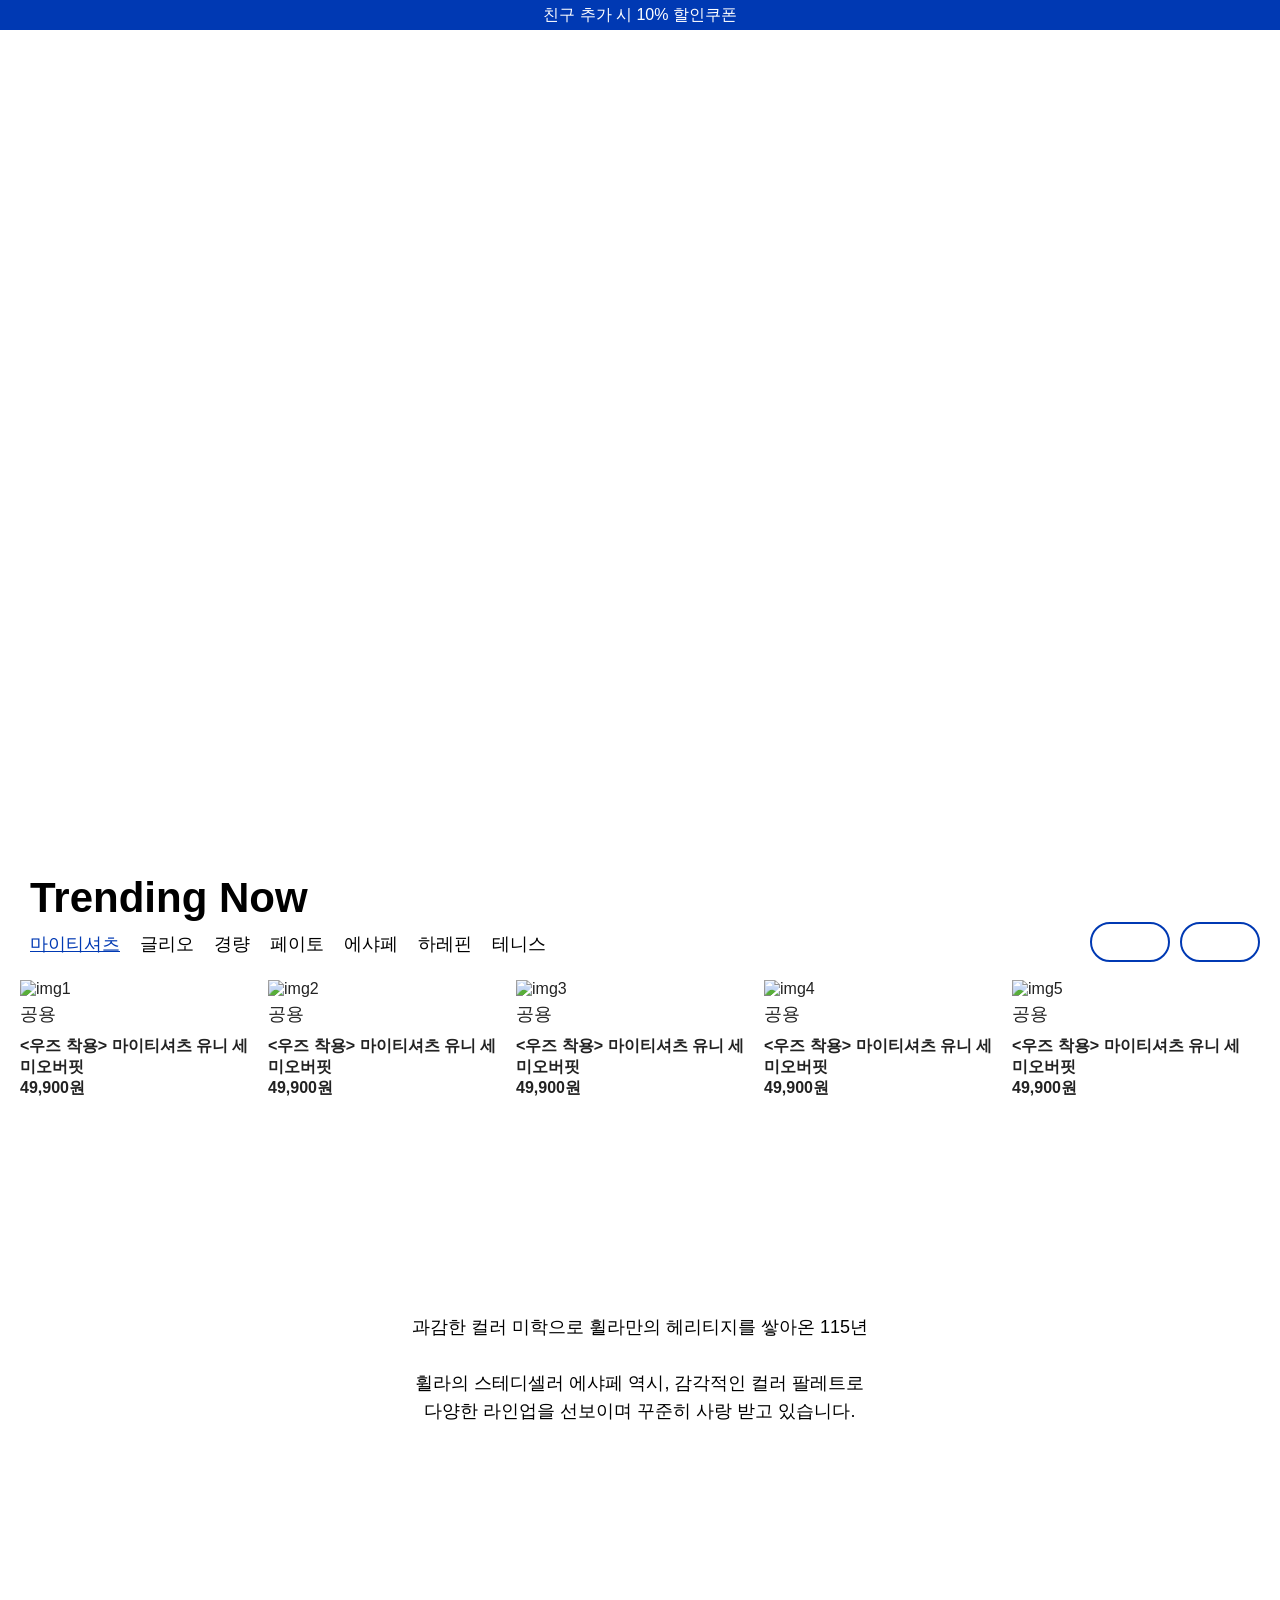
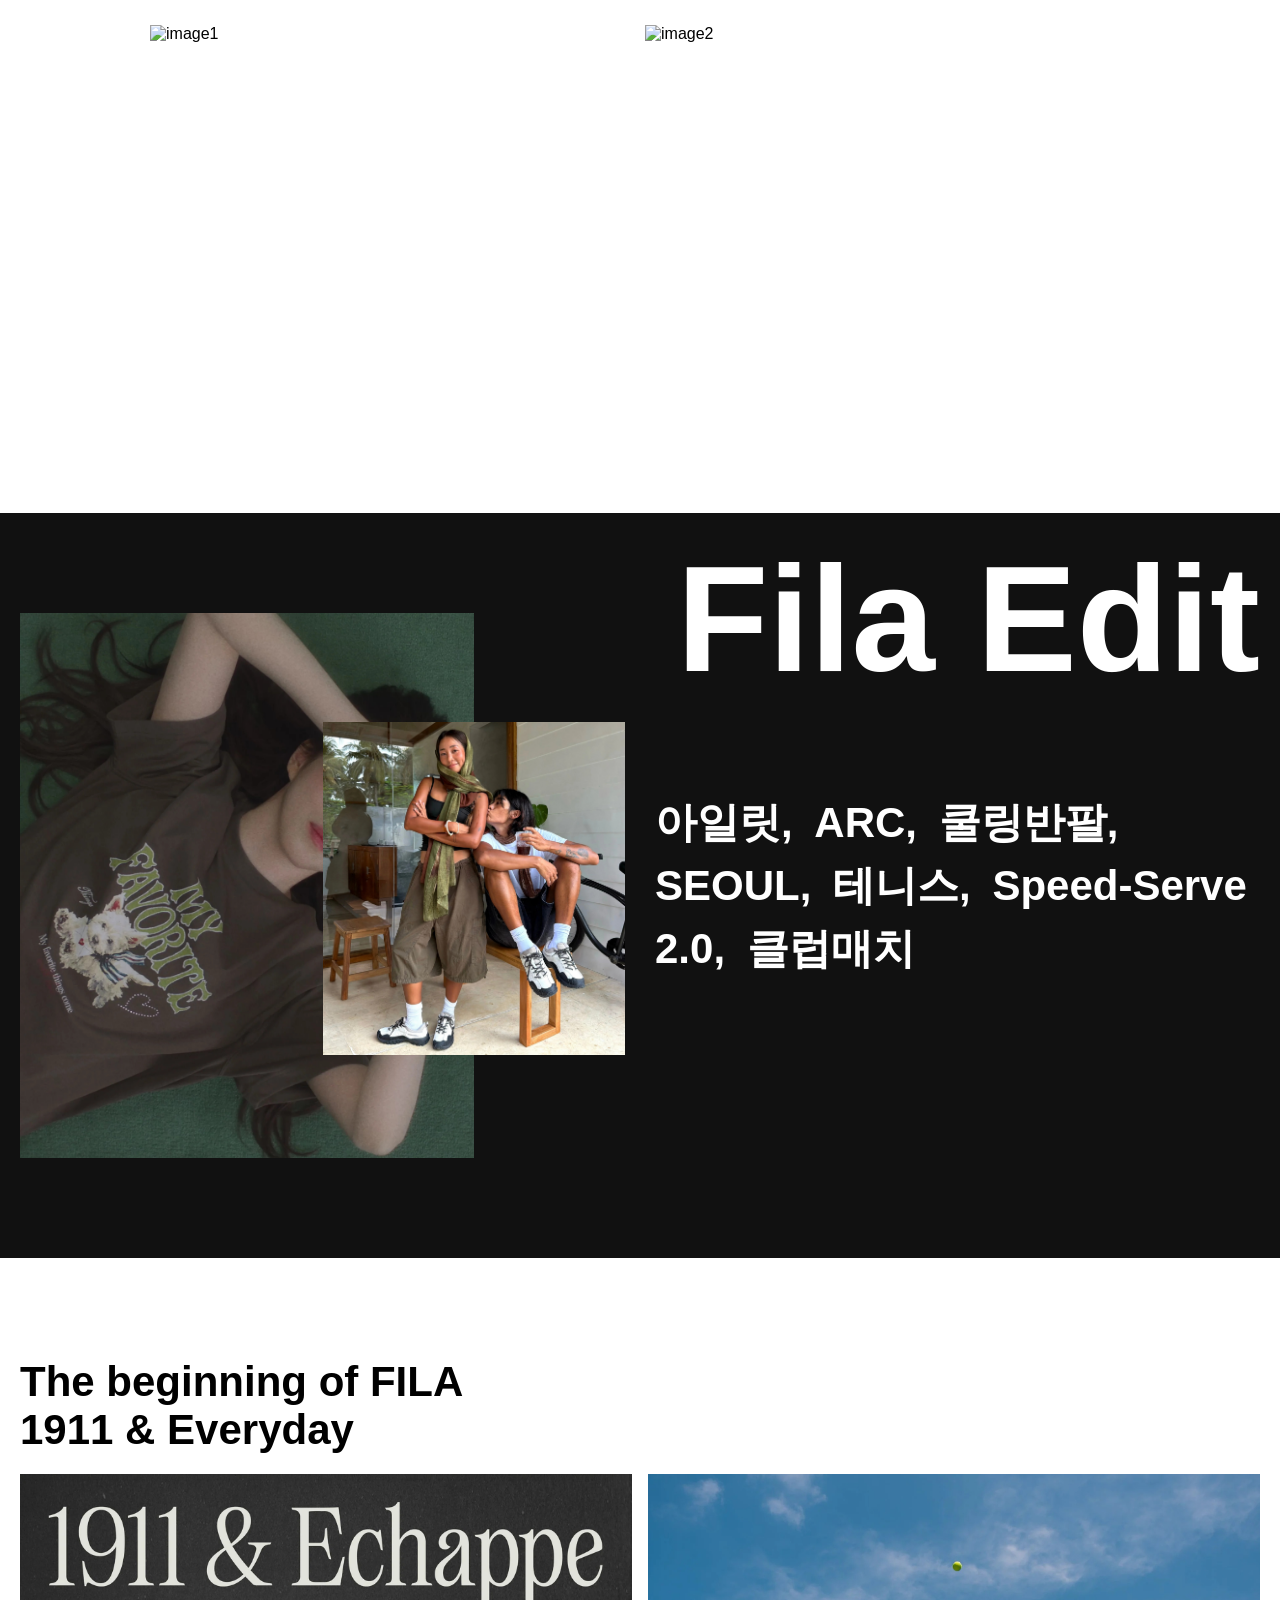
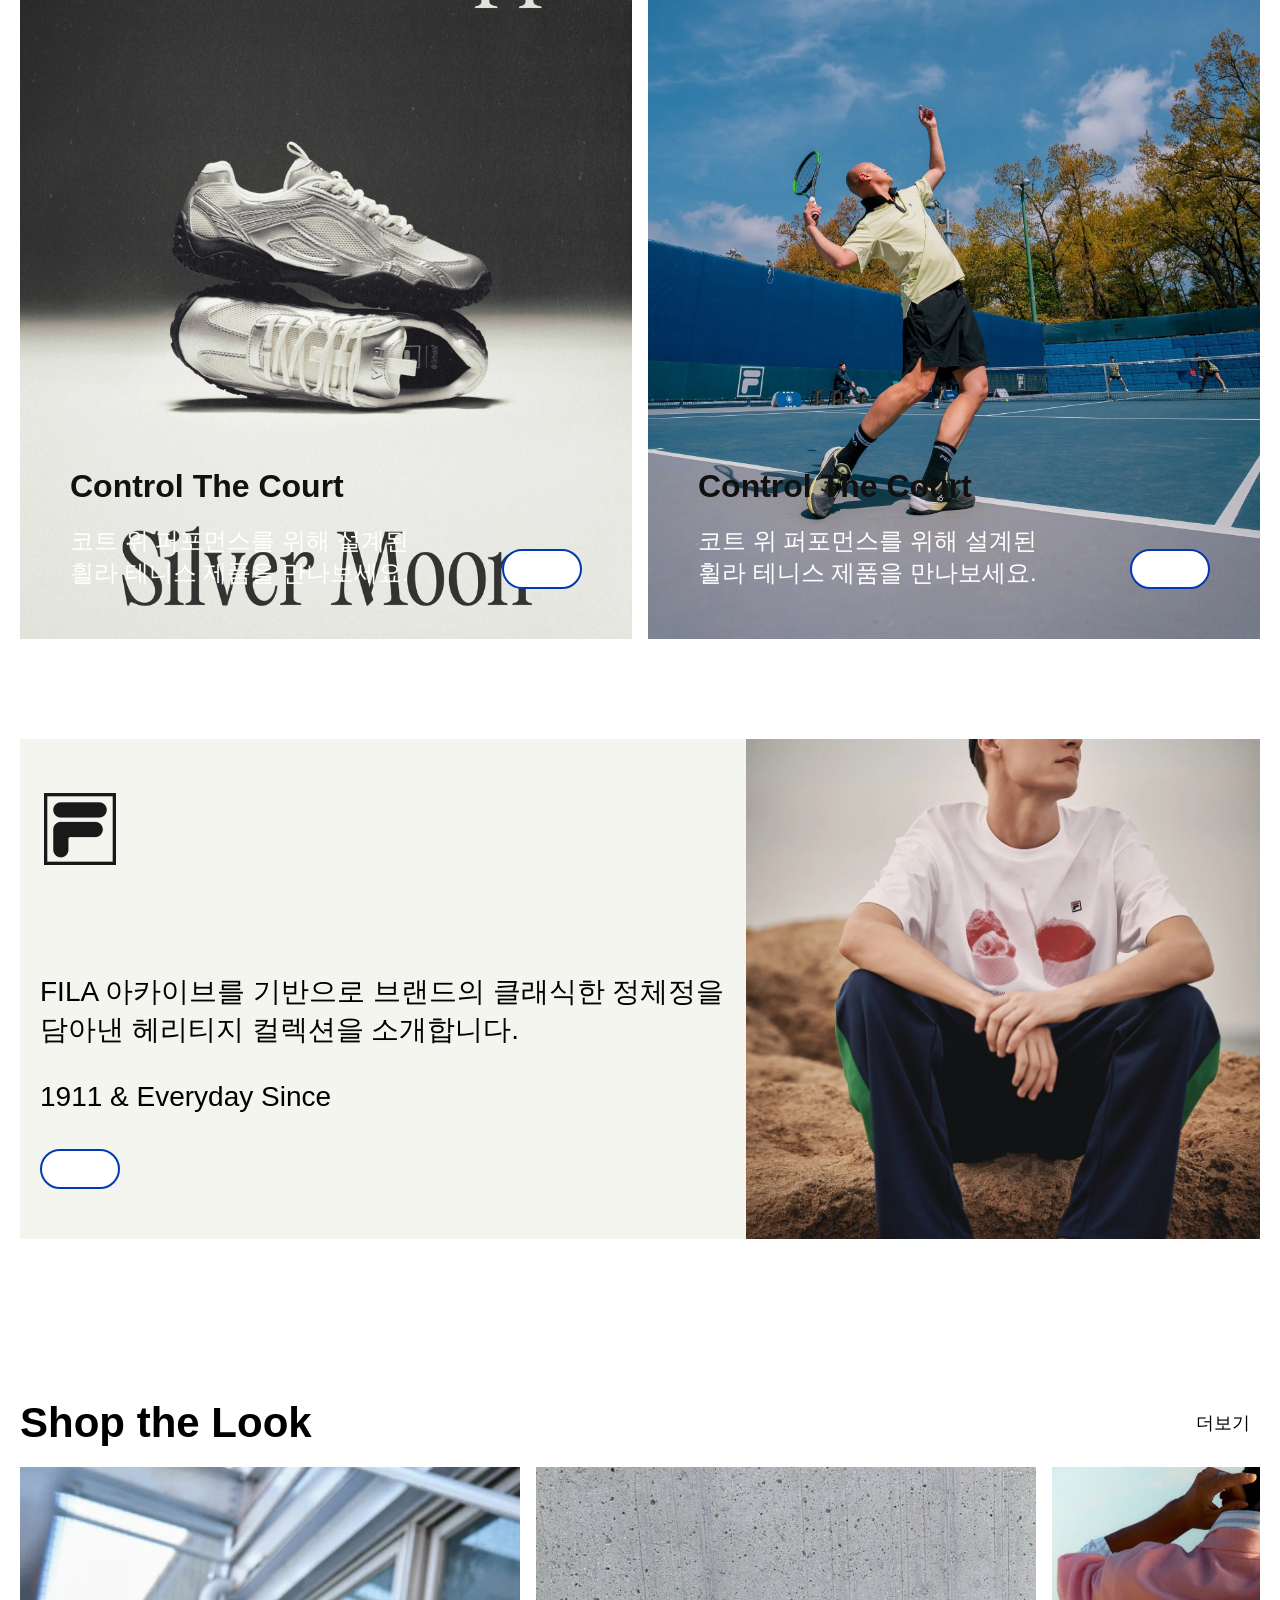
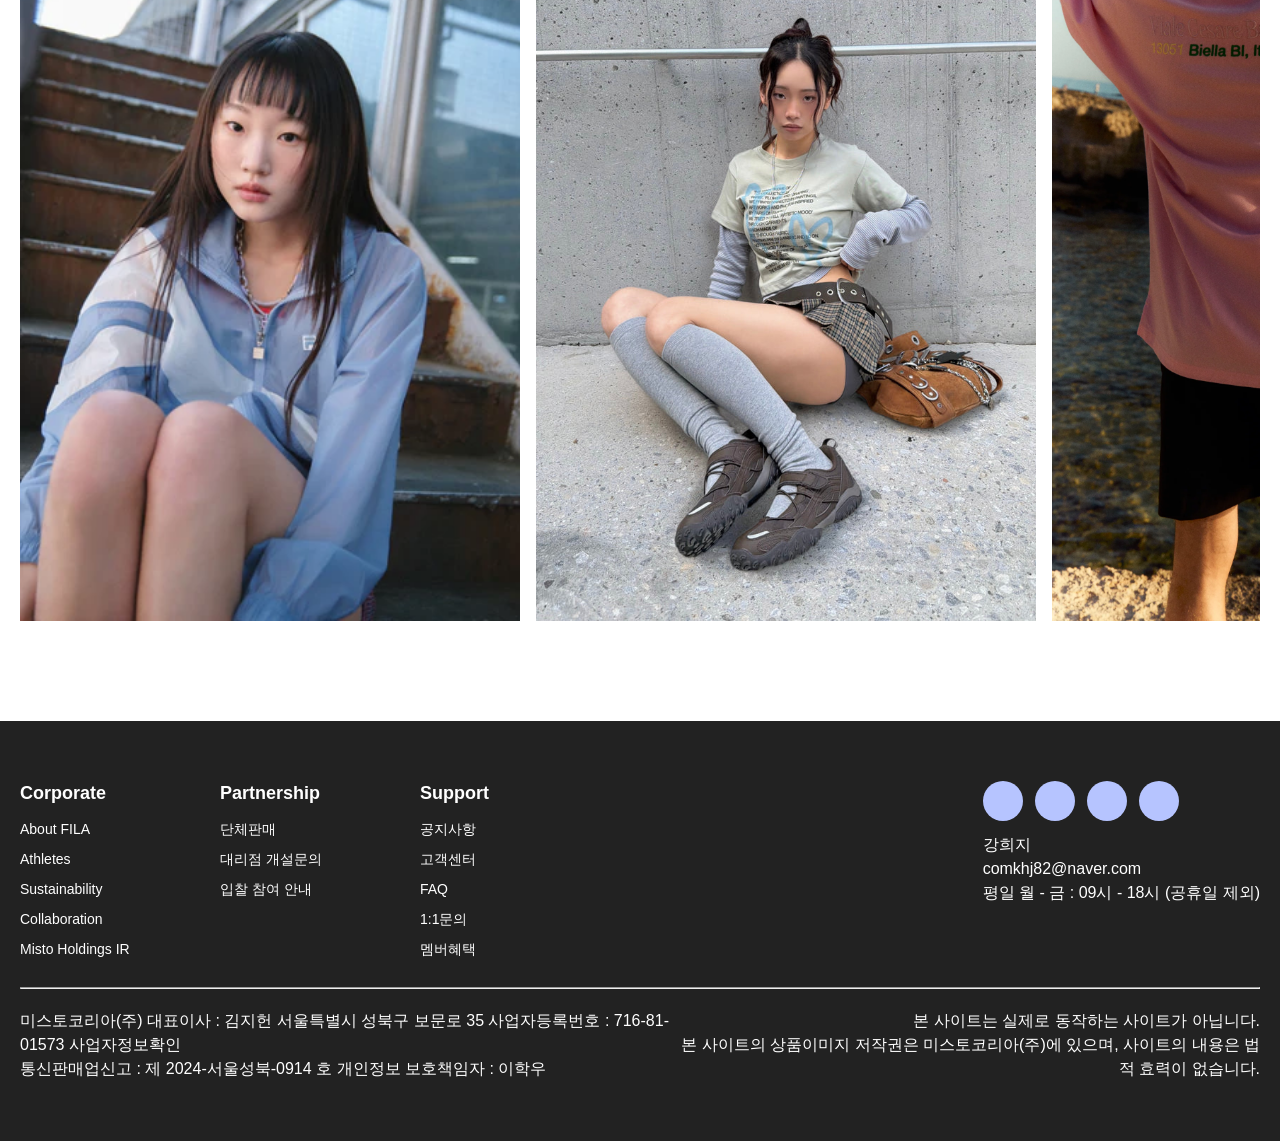
==== commit b6f9cd95: "260601 장바구니페이지 새로 시작!" ====
--- a/index.html
+++ b/index.html
@@ -31,7 +31,7 @@
         <section class="carousel_container">
             <div class="button_container">
                 <button type="button"><i class="fa-solid fa-angle-left"></i></button>
-                <button type="button"<i class="fa-solid fa-angle-right"></i></button>
+                <button type="button"><i class="fa-solid fa-angle-right"></i></button>
             </div>
 
             <ul class="carousel">
@@ -515,30 +515,36 @@
             </h2>
             <div>
                 <a href="#" style="background-image: url('IMAGE/beginning_1.png');">
-                    <div class="beginning_information">
-                        <h3>Control The Court</h3>
-
-                        <p>
-                            코트 위 퍼포먼스를 위해 설계된 <br>
-                            휠라 테니스 제품을 만나보세요.
-                        </p>
-                    </div>
-                    <button type="button" class="arrow_button border rounded">
-                        <i class="fa-solid fa-arrow-right"></i>
-                    </button>
+                    <div class="beginning_wrap">
+                        <div class="beginning_information">
+                            <h3>Control The Court</h3>
+
+                            <p>
+                                코트 위 퍼포먼스를 위해 설계된 <br>
+                                휠라 테니스 제품을 만나보세요.
+                            </p>
+                        </div>
+                        <button type="button" class="arrow_button border rounded">
+                            <i class="fa-solid fa-arrow-right"></i>
+                        </button>
+
+                    </div>
                 </a>
                 <a href="#" style="background-image: url('IMAGE/beginning_2.jpg');">
-                    <div class="beginning_information">
-                        <h3>Control The Court</h3>
-
-                        <p>
-                            코트 위 퍼포먼스를 위해 설계된 <br>
-                            휠라 테니스 제품을 만나보세요.
-                        </p>
-                    </div>
-                    <button type="button" class="arrow_button border rounded">
-                        <i class="fa-solid fa-arrow-right"></i>
-                    </button>
+                    <div class="beginning_wrap">
+                        <div class="beginning_information">
+                            <h3>Control The Court</h3>
+
+                            <p>
+                                코트 위 퍼포먼스를 위해 설계된 <br>
+                                휠라 테니스 제품을 만나보세요.
+                            </p>
+                        </div>
+                        <button type="button" class="arrow_button border rounded">
+                            <i class="fa-solid fa-arrow-right"></i>
+                        </button>
+
+                    </div>
                 </a>
 
             </div>
@@ -554,7 +560,7 @@
                 <a href="#" class="arrow_button border rounded"><i class="fa-solid fa-arrow-right"></i></a>
             </div>
             <div class="archive_section_image">
-                <img src="IMAGE/아카이브.jpg" width="600"/></div>
+                <img src="IMAGE/아카이브.jpg" /></div>
         </section>
 
         <section class="img_moved">
--- a/CSS/public.css
+++ b/CSS/public.css
@@ -110,7 +110,7 @@
     --color-background: #f9f9f9;
     --color-on-background: #1a1c1c;
     --color-surface-variant: #e2e2e2;
-    --color-deep-black: #1a1a1a;
+    --color-deep-black: #111;
     --color-pure-white: #ffffff;
     --color-warm-beige: #f5f5f0;
     --color-signal-blue: #0055ff;
--- a/CSS/index.css
+++ b/CSS/index.css
@@ -1,6 +1,9 @@
 h2{
-    font-size: 2.625rem;
+    font-size: 42px;
     font-weight: 700;
+}
+h3{
+    font-size: 32px;
 }
 .arrow_button{
     font-size: 1.125rem;
@@ -11,7 +14,7 @@
 }
 .arrow_button.border{
     border: 0.125rem solid #0039b3;
-    width: 6.25rem;
+    width: 80px;
     height: 2.5rem;
     display: flex;
     align-items: center;
@@ -141,9 +144,8 @@
 /*}*/
 .carousel_container{
     position: relative;
-    /*width: 100%;*/
-    /*height: 100vh;*/
-    background-color: greenyellow;
+    width: 100%;
+    max-height: 100vh;
     overflow: hidden;
 }
 .carousel{
@@ -151,23 +153,20 @@
     flex-wrap: nowrap;
     flex-shrink: 0;
     height: 100%;
-    background-color: darkblue;
     cursor: pointer;
 }
 .carousel > .slide{
     width: 100vw;
-    /*height: 100%;*/
-    /*border: 0.0625rem solid black;*/
-    background-color: lightgray;
+    height: 100%;
 }
 video{
     width: 100%;
-    height: 100vh;
+    height: 100%;
     object-fit: cover;
 }
 .carousel_container img{
     width: 100%;
-    height: 100vh;
+    height: 100%;
     object-fit: cover;
 }
 .slide{
@@ -196,9 +195,9 @@
     display: flex;
     justify-content: center;
     align-items: center;
-    width: 3.125rem;
-    height: 3.125rem;
-    font-size: 1.875rem;
+    width: 50px;
+    height: 50px;
+    font-size: 30px;
     border-radius: 50%;
     background-color: rgba(255,255,255,0.4);
     color: #111;
@@ -315,6 +314,7 @@
     overflow: hidden;
     width: 100%;
     height: 100%;
+    min-width: 224px;
     aspect-ratio: 1/1;
     object-fit: cover;
 }
@@ -375,7 +375,7 @@
     font-weight: 800;
     position: absolute;
     /*위에 부모에 relative먼저 해줘야 얘가 페이지 젤 위가 아니라 니가 원하는 데로 감.*/
-    top: 0;
+    top: 20px;
     right: 1.25rem;
 }
 .edit_inner_container{
@@ -461,44 +461,53 @@
 .beginning_section > div{
     display: grid;
     grid-template-columns: 1fr 1fr;
-    grid-template-rows: 1000px;
     gap: 1rem;
-
-
-
-
-}
+}
+
 .beginning_section a{
     position: relative;
     background-position: center;
     background-repeat: no-repeat;
     background-size: cover;
-
-}
-.beginning_section a div{
+    aspect-ratio: 4/5;
+
+}
+.beginning_wrap{
+    display: flex;
+    justify-content: space-between;
+    position: absolute;
+    bottom: 0;
+    width: 100%;
+}
+
+.beginning_section a .beginning_information{
     padding: 50px;
-    position: absolute;
+    /*position: absolute;*/
     bottom: 0;
+    /*text-wrap: wrap;*/
 
 }
 
 .beginning_section div a .beginning_information h3{
-    font-size: 1.5rem;
+    /*font-size: 32px;*/ /*제 위에 지정해둠.*/
     font-weight: 700;
     color: #111;
-    padding-bottom: 0.625rem;
+    padding-bottom: 20px;
 }
 
 .beginning_section div a .beginning_information p{
-    font-size: 1rem;
+    font-size: 1.5rem;
     font-weight: 400;
     color: #fff;
 }
 
-.beginning_section button{
+.beginning_section .arrow_button{
     position: absolute;
     bottom: 50px;
-    right: 50px;
+    right: 0;
+    margin-right: 50px;
+    /*transform: translateY(300%);*/
+
 
 }
 .beginning_section div a .arrow_button{
@@ -512,16 +521,18 @@
 /*아카이브 섹션*/
 .archive_section{
     display: flex;
-    background-color: #ffdad6;
+    background-color: var(--color-warm-beige);
     height: 500px;
+    margin: 0 20px;
 
 }
 .archive_section > .archive_section_text{
     position: relative;
-    padding: var(--main-y-padding) var(--main-x-padding);
+    padding: 50px var(--main-x-padding);
 }
 
 .archive_section > .archive_section_text > img.logo{
+    aspect-ratio: 1/1;
     width: 80px;
     height: 80px;
     object-fit: cover;
@@ -530,35 +541,39 @@
 
 
 .archive_section > .archive_section_text > p{
-    margin-top: 50px;
-    font-size: 1.5rem;
+    margin-top: 100px;
+    margin-bottom: 50px;
+    font-size: 28px;
     font-weight: 500;
+
     /*margin-bottom: 3.125rem;*/
 }
-
+.archive_section > .archive_section_text{
+    flex: 2;
+    /*position: relative;*/
+}
 .archive_section > .archive_section_text > a{
     position: absolute;
-    bottom: var(--main-y-padding);
+    bottom: 50px;
     text-decoration: none;
     &:hover{
         color: #fff;
         background-color: #0039b3;
     }
 }
-.archive_section > .archive_section_text{
-    flex: 2;
-}
+
 
 
 
 .archive_section > .archive_section_image{
-    flex: 1;
-    width: 100%;
-    height: 100%;
+    flex: 1.5;
+    /*width: 100%;*/
+    /*height: 100%;*/
+    /*aspect-ratio: 4/3;*/
     object-fit: cover;
 }
 .archive_section > .archive_section_image > img{
-    width: 50rem;
+    width: 100%;
     height: 100%;
     object-fit: cover;
 }
@@ -682,12 +697,30 @@
 /*******************************************************************/
 /*태블릿 이하일 때 적용하게따*/
 @media screen and (max-width: 1024px) {
+    h3{
+        font-size: 1.75rem;
+        font-weight: 700;
+    }
     .carousel_container{
         /*aspect-ratio: 16/9;*/
         /*width: 100%;*/
         /*height: 50%;*/
         object-fit: cover;
     }
+    .trending_now .arrow_button_container{
+        display: none;
+    }
+    /*.trending_now .image_container{*/
+    /*    width: 200px;*/
+    /*}*/
+
+    /*.trending_now .image_container img{*/
+    /*    aspect-ratio: 1/1;*/
+    /*    width: 100%;*/
+    /*    height: 100%;*/
+    /*}*/
+
+
     main .image_section{
         display: flex;
         /*flex-direction: column;*/
@@ -723,14 +756,19 @@
         /*grid-template-columns: 2fr;*/
         /*grid-template-rows: 2fr 1fr;*/
         gap: 0.625rem;
-
-    }
+        width: 90vw;
+        justify-content: center;
+
+    }
+    .edit_inner_container .image_container .image_wrap{
+        /*display: flex;*/
+
+    }
+    .edit_inner_container .image_container .main{
+        transform: translateX(-30px);
+    }
+
     .edit_inner_container .image_container > .sub{
-        /*position: absolute;*/
-        /*top: 50%;*/
-        /*right: 10px;*/
-        /*width: 400px;*/
-        /*height: 500px;*/
 
         object-fit: cover;
         /*aspect-ratio: 1/1;*/
@@ -749,10 +787,123 @@
         font-size: 1.8rem;
     }
 
+    .beginning_section > div{
+        display: grid;
+        grid-template-columns: 1fr 1fr;
+        /*grid-template-rows: 600px;*/
+        /*max-height: 600px;*/
+        /*width: 100%;*/
+        /*height: 300px;*/
+        gap: 1rem;
+        /*aspect-ratio: 1/1;*/
+    }
+    .beginning_section div a .beginning_information{
+        /*padding: 30px;*/
+    }
+    .beginning_section div a .beginning_information p{
+        font-size: 1.25rem;
+    }
+
+    .beginning_section a{
+
+        /*display: block;*/
+        /*width: 100%;*/
+        /*height: 100%;*/
+        object-fit: cover;
+        aspect-ratio: 4/5;
+    }
+    .beginning_section .arrow_button.border.rounded{
+        /*align-self: center;*/
+        width: 60px;
+
+    }
+
+    .archive_section{
+        display: flex;
+    }
+    .archive_section > .archive_section_text{
+        flex: 2;
+
+    }
+    .archive_section .archive_section_image{
+        flex: 1.5;
+        /*width: 0%;*/
+
+    }
+    .archive_section .archive_section_image > img{
+        display: flex;
+        /*height: 100%;*/
+        object-fit: cover;
+        width: 100%;
+    }
+    .archive_section .archive_section_text{}
+
+
 }
 
 /*작은 태블릿 이하일 때 적용하게따*/
-@media screen and (max-width: 48rem) {
+@media screen and (max-width: 768px) {
+    .carousel_container{
+        max-height: 100vh;
+    }
+    .carousel > .slide{
+        height: 90vh;
+
+    }
+    .button_container button{
+        font-size: 24px;
+        width: 42px;
+        height: 42px;
+    }
+
+    .edit_section > h2{
+        font-size: 100px;
+    }
+
+    .beginning_section > div{
+        display: flex;
+        flex-direction: column;
+    }
+    .beginning_section > .beginning_information{
+        padding: 30px;
+    }
+    .beginning_section div a .beginning_information p{
+        font-size: 18px;
+    }
+
+    .archive_section{
+        /*display: flex;*/
+        flex-direction: column-reverse;
+        height: 100%;
+    }
+    .archive_section > .archive_section_text{
+        flex-direction: column;
+    }
+    .archive_section > .archive_section_text img.logo{
+        width: 50px;
+        height: 50px;
+    }
+    .archive_section > .archive_section_text > p{
+        font-size: 18px;
+        margin: 50px 0 30px 0;
+
+    }
+    .archive_section > .archive_section_text > a{
+        position: unset;
+    }
+    .archive_section > .archive_section_image{
+        overflow: hidden;
+
+    }
+    .archive_section > .archive_section_image > img{
+        display: flex;
+        object-fit: cover;
+        width: 100VW;
+        aspect-ratio: 3/2;
+    }
+
+
+
     .edit_section .image_container{
         display: flex;
         & > img{
@@ -766,9 +917,16 @@
         /*align-items: center;*/
         /*justify-content: center;*/
     }
+    .edit_inner_container > .image_container{
+        width: 100vw;
+        justify-content: center;
+
+    }
+
+    .img_moved
 
 }
 /*모바일일 때 적용하게똬*/
-@media screen and (max-width: 30rem) {
-
-}
+@media screen and (max-width: 480px) {
+
+}
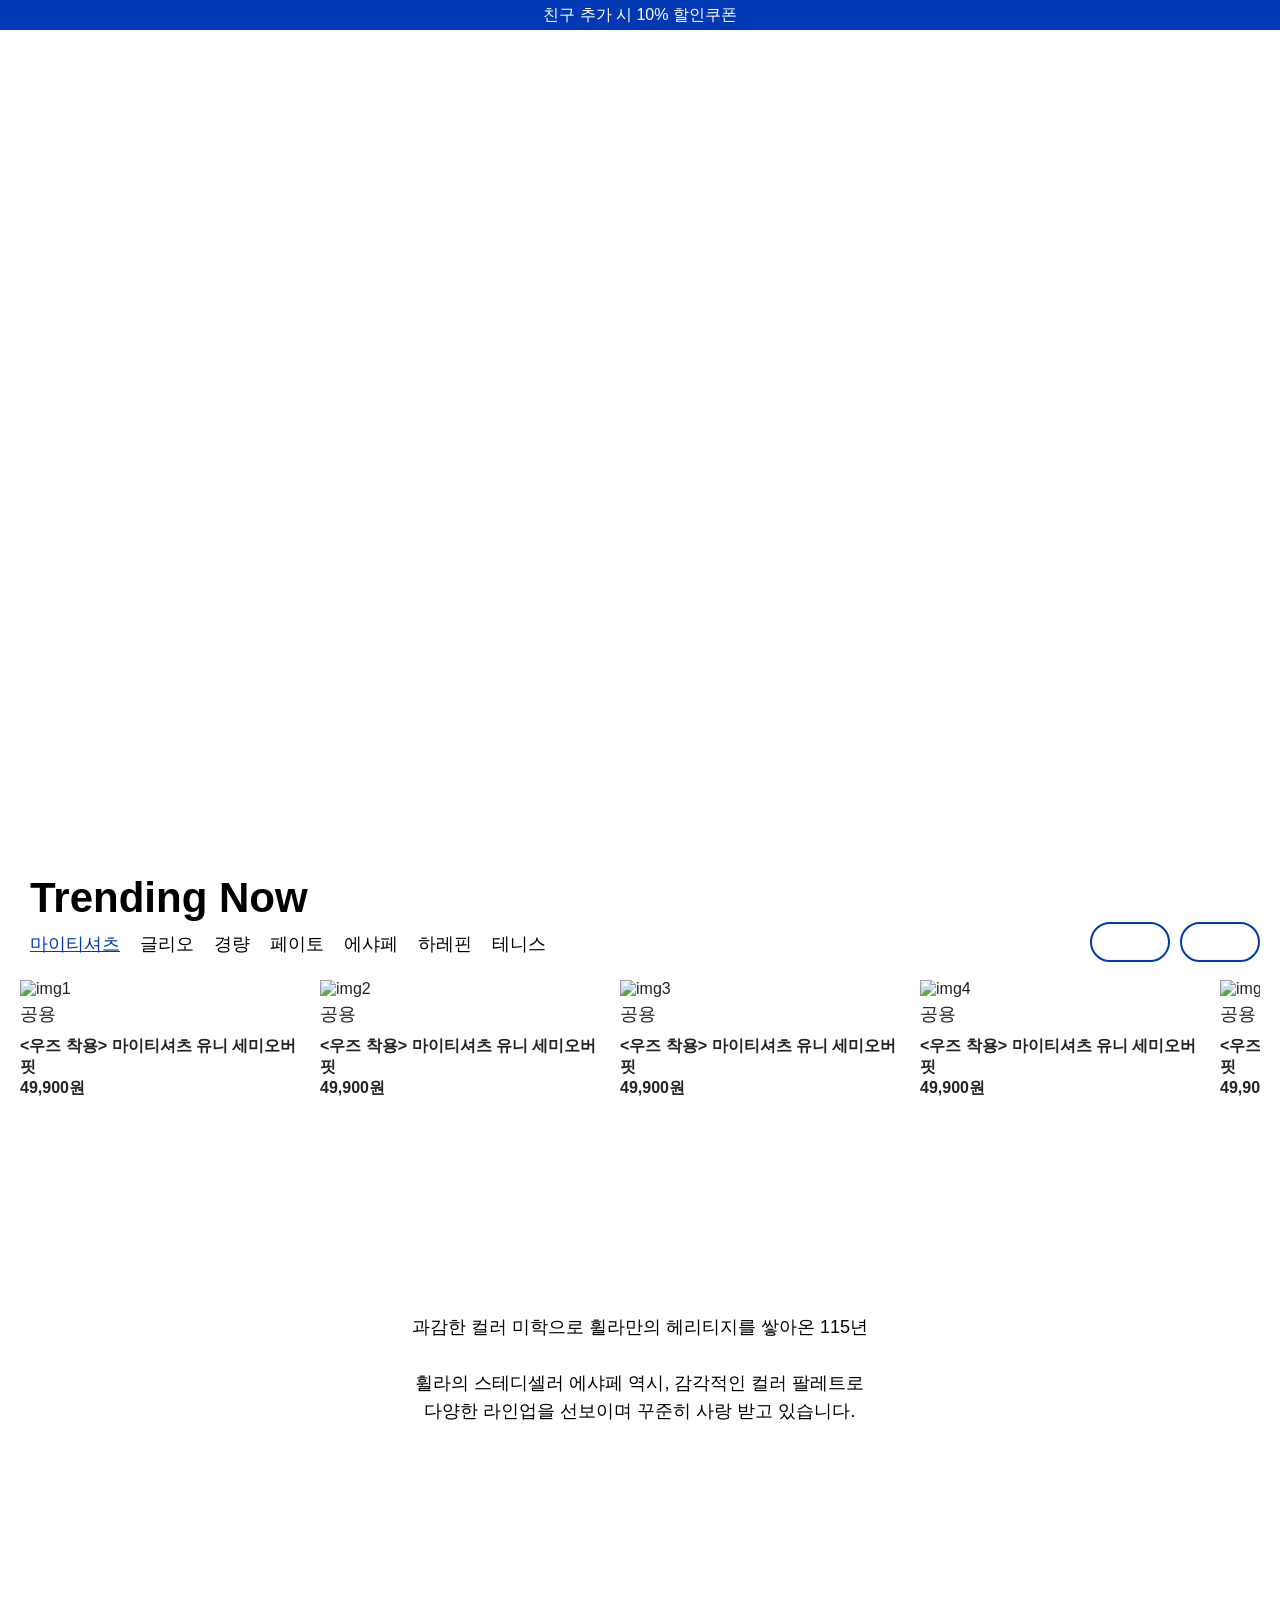
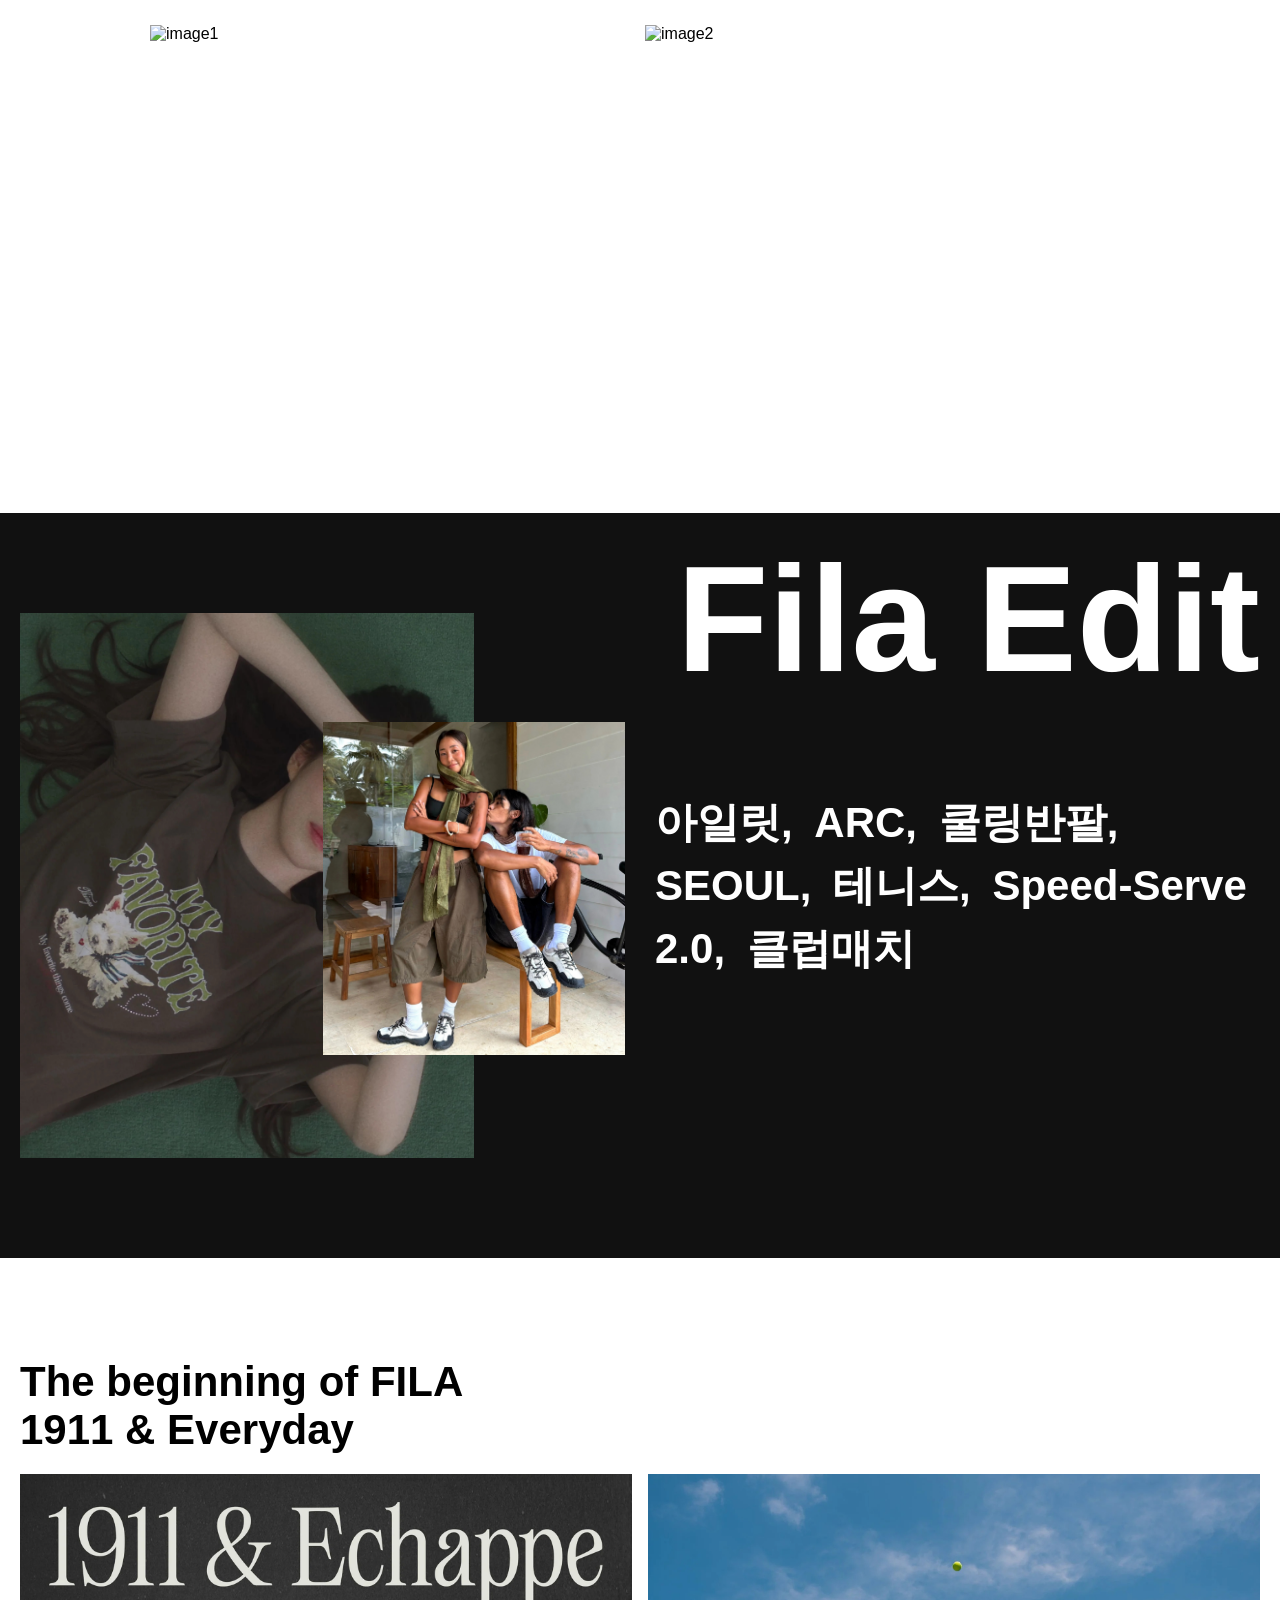
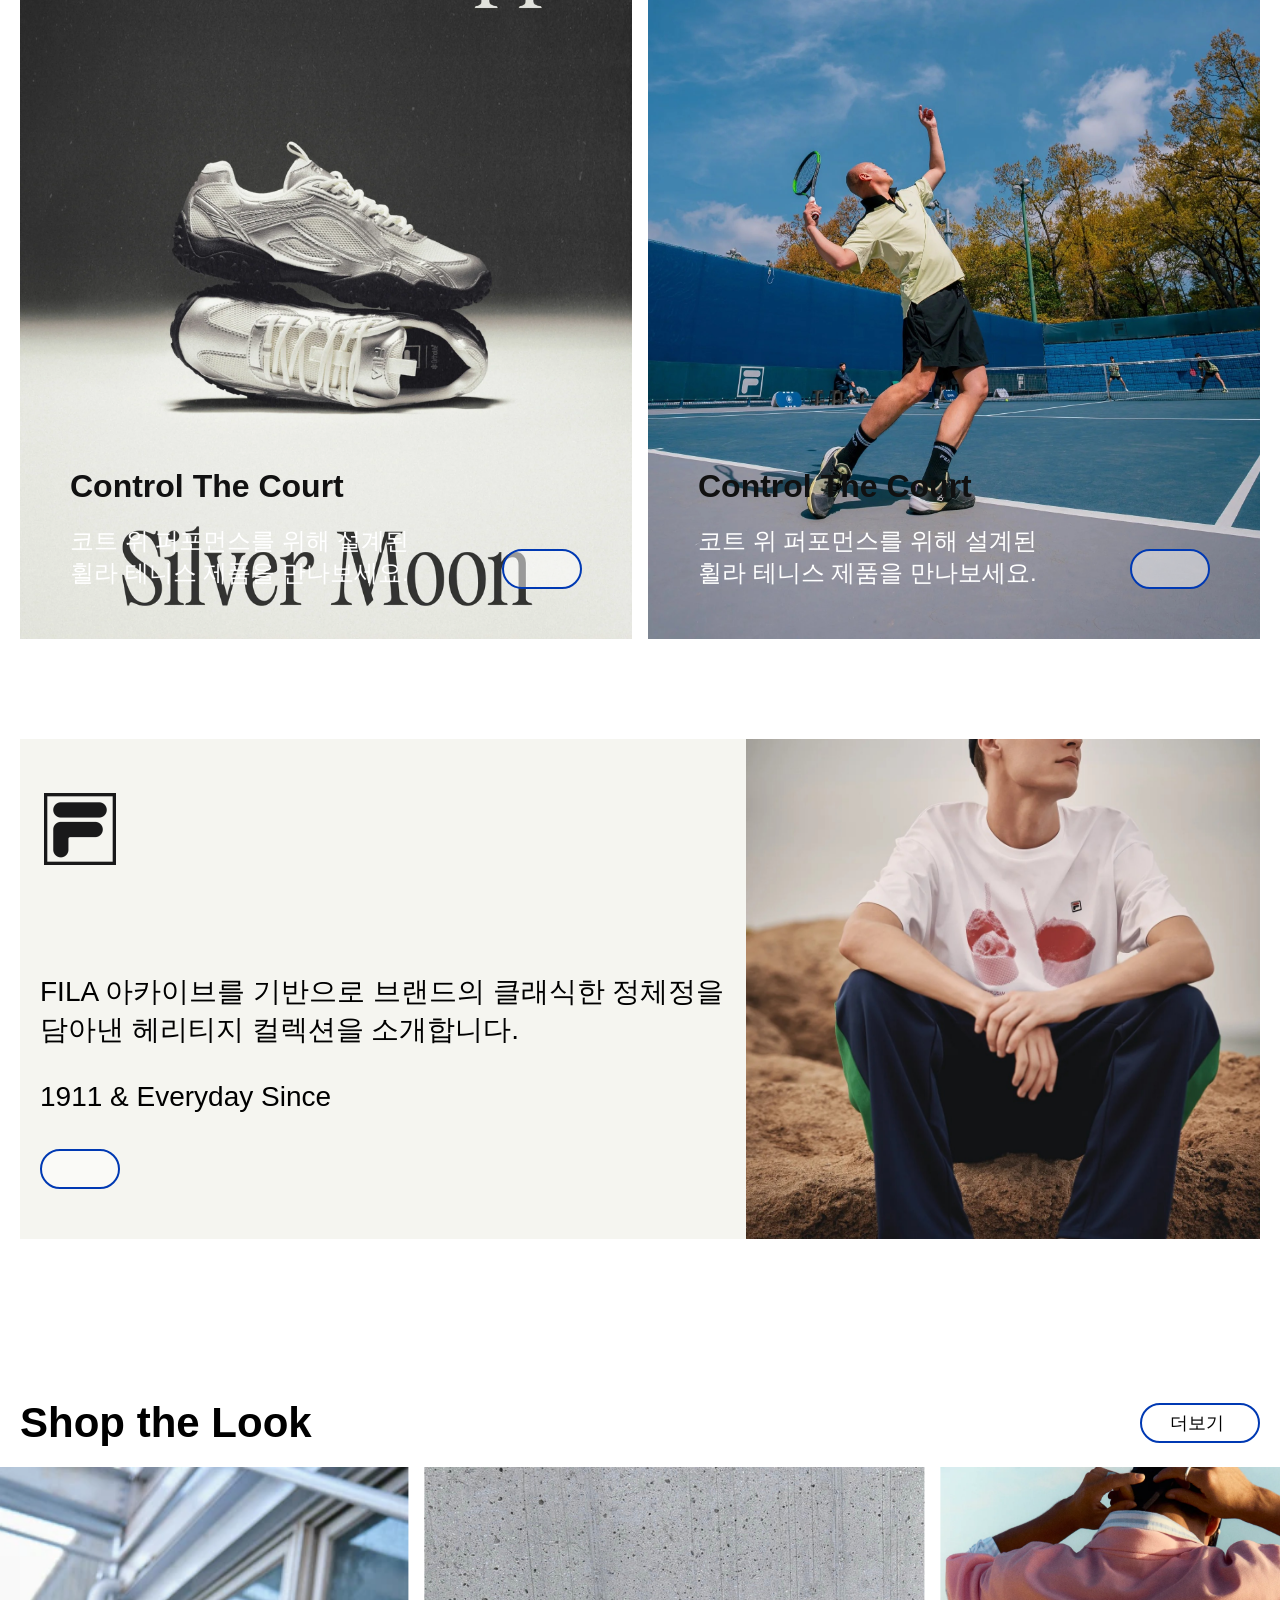
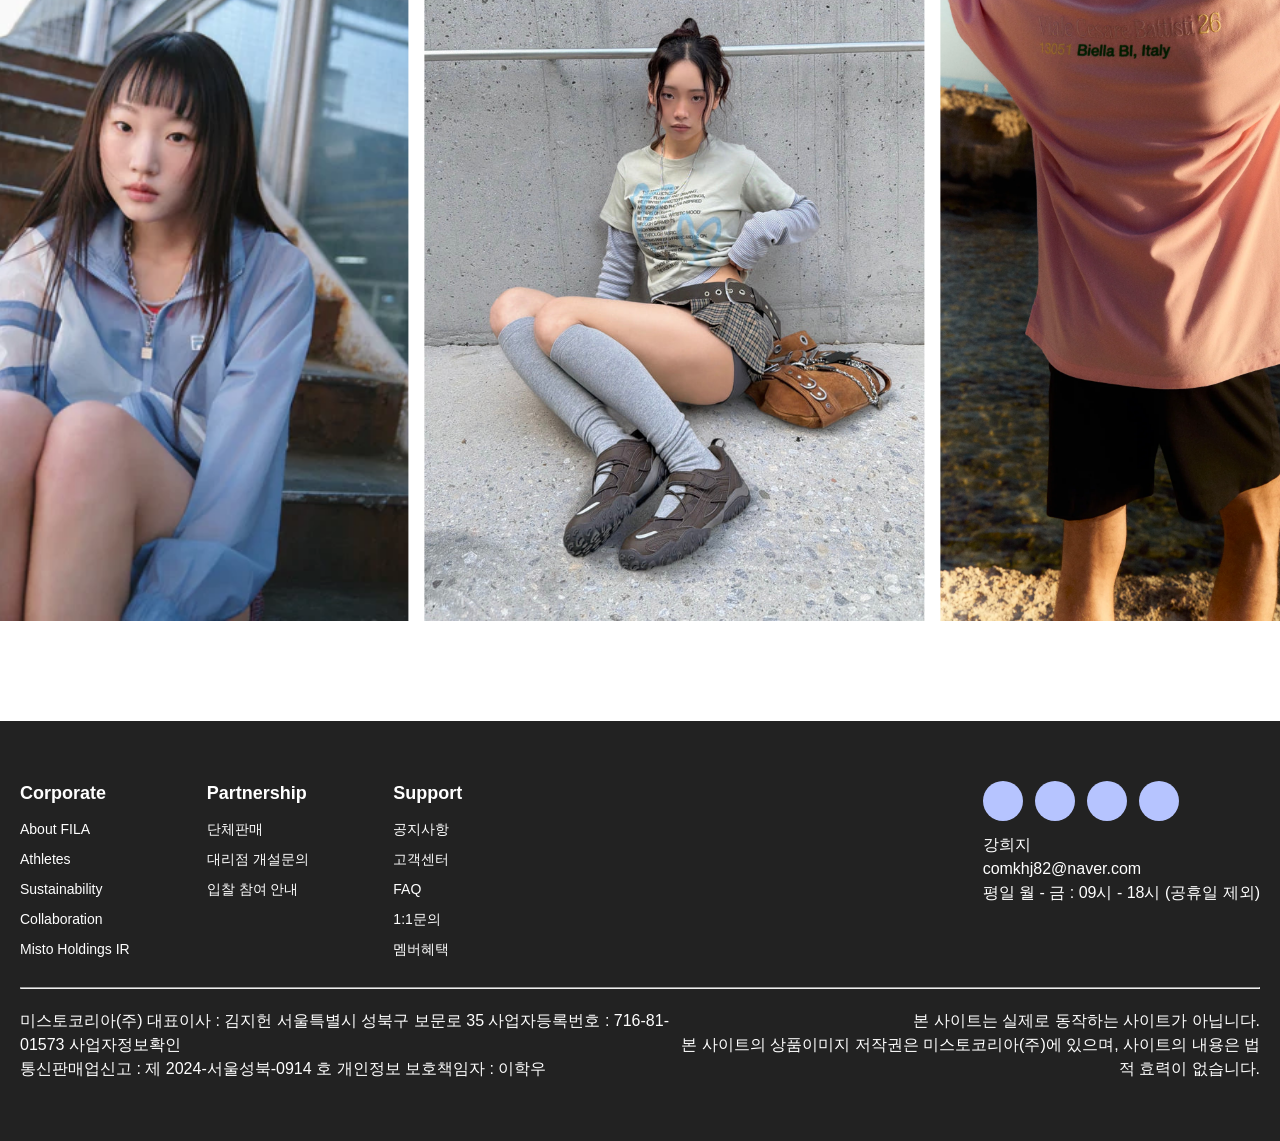
==== commit 36c736fc: "260611" ====
--- a/index.html
+++ b/index.html
@@ -26,6 +26,8 @@
             <i class="fa-solid fa-x"></i>
         </button>
     </div>
+
+    <div id="header-container"></div>
 
     <main>
         <section class="carousel_container">
@@ -139,8 +141,18 @@
                         <strong class="price">49,900원</strong>
                     </a>
                 </li>
-            </ul>
-            <ul class="">
+                <li>
+                    <a href="#">
+                        <div class="image_container">
+                            <img src="https://www.fila.co.kr/cdn/shop/files/01_4cc63cb4-aabb-460f-b2cf-25fa06d04fc3.jpg?v=1773734453&width=1946" width="400" alt="img5">
+                        </div>
+                        <span class="tag">공용</span>
+                        <strong class="title">&lt;우즈 착용&gt; 마이티셔츠 유니 세미오버핏</strong>
+                        <strong class="price">49,900원</strong>
+                    </a>
+                </li>
+            </ul>
+            <ul class="trending_image">
                 <li>
                     <a href="#">
                         <div class="image_container">
@@ -566,7 +578,7 @@
         <section class="img_moved">
             <div class="slide_wrapper">
                 <h2>Shop the Look</h2>
-                <button type="button" class="arrow_button rounded">
+                <button type="button" class="arrow_button border rounded">
                     <span>더보기</span>
                     <i class="fa-solid fa-arrow-right"></i>
                 </button>
--- a/CSS/public.css
+++ b/CSS/public.css
@@ -196,3 +196,24 @@
 ul{
     list-style: none;
 }
+
+input[type="checkbox"] {
+    appearance: none; /* 브라우저 기본 스타일 지우기 */
+    -webkit-appearance: none;
+    width: 18px; /* 원하는 크기 지정 */
+    height: 18px;
+    border: 2px solid #ccc; /* 테두리 두께와 색상 */
+    border-radius: 4px; /* 살짝 둥근 사각형 (선택) */
+    cursor: pointer;
+    background-color: white;
+}
+input[type="checkbox"]:checked {
+    background-color: #111; /* 배경 검은색 */
+    border-color: #111; /* 테두리 검은색 */
+
+    /* 흰색 체크 마크를 SVG 배경 이미지로 삽입 */
+    background-image: url("data:image/svg+xml,%3csvg viewBox='0 0 16 16' fill='white' xmlns='http://www.w3.org/2000/svg'%3e%3cpath d='M12.207 4.793a1 1 0 010 1.414l-5 5a1 1 0 01-1.414 0l-2-2a1 1 0 011.414-1.414L6.5 9.086l4.293-4.293a1 1 0 011.414 0z'/%3e%3c/svg%3e");
+    background-size: 100% 100%;
+    background-position: 50%;
+    background-repeat: no-repeat;
+}
--- a/CSS/index.css
+++ b/CSS/index.css
@@ -1,20 +1,20 @@
 h2{
-    font-size: 42px;
+    font-size: 2.625rem;
     font-weight: 700;
 }
 h3{
-    font-size: 32px;
+    font-size: 2rem;
 }
 .arrow_button{
     font-size: 1.125rem;
     padding: 0.625rem;
     background: unset;
     border: none;
-    background-color: #fff;
+    background-color: rgb(255 255 255 / 0.5);
 }
 .arrow_button.border{
     border: 0.125rem solid #0039b3;
-    width: 80px;
+    width: 5rem;
     height: 2.5rem;
     display: flex;
     align-items: center;
@@ -195,9 +195,9 @@
     display: flex;
     justify-content: center;
     align-items: center;
-    width: 50px;
-    height: 50px;
-    font-size: 30px;
+    width: 3.125rem;
+    height: 3.125rem;
+    font-size: 1.875rem;
     border-radius: 50%;
     background-color: rgba(255,255,255,0.4);
     color: #111;
@@ -237,7 +237,24 @@
 
 .trending_now > div > ul{
     display: flex;
-
+    overflow-x: auto; /* 가로 스크롤 활성화 */
+    scroll-behavior: auto; /* JS 드래그 충돌 방지를 위해 auto 유지 */
+    cursor: grab; /* 마우스를 올렸을 때 손바닥 모양 (드래그 가능함 안내) */
+
+    /* 화면에 못생긴 스크롤바는 보이지 않게 숨김 처리 */
+    -ms-overflow-style: none; /* IE and Edge */
+    scrollbar-width: none; /* Firefox */
+
+}
+.trending_now > div > ul::-webkit-scrollbar{
+    display: none;
+}
+.trending_image{
+    /*overflow-x: auto;*/
+}
+
+.trending_now > div > ul > li{
+    flex-shrink: 0;
 }
 
 .trending_now li button{
@@ -262,14 +279,12 @@
 
 
 
-.trending_now > ul{
-    display: flex;
-
-}
+
 .trending_now > ul > li{
-    width: 25rem;
+    width: 18.75rem;
     padding: 0.625rem;
     padding-left: 0;
+    flex-shrink: 0; /* 컨테이너가 좁아져도 상품 크기가 찌그러지지 않게 고정 */
 
 }
 .trending_now > div > ul li button{
@@ -302,6 +317,16 @@
 .trending_now > ul.active{
     /*display: block;*/
     display: flex;
+    overflow-x: auto;
+    cursor: grab;     /* 드래그 가능하다는 손바닥 모양 표시 */
+
+    /* 보기 싫은 스크롤바 숨기기 */
+    -ms-overflow-style: none;
+    scrollbar-width: none;
+}
+/* 크롬, 사파리 등에서 스크롤바 숨기기 */
+.trending_now > ul.active::-webkit-scrollbar {
+    display: none;
 }
 
 .trending_now > ul > li > a span{
@@ -314,7 +339,7 @@
     overflow: hidden;
     width: 100%;
     height: 100%;
-    min-width: 224px;
+    min-width: 12.5rem;
     aspect-ratio: 1/1;
     object-fit: cover;
 }
@@ -342,7 +367,7 @@
     padding: 6.25rem 0.625rem;
     gap: 0.625rem;
     /*width: 100%;*/
-    max-width: 1000px;
+    max-width: 62.5rem;
     margin: 0 auto;
 }
 main .image_section img{
@@ -371,11 +396,11 @@
 
 .edit_section > h2{
     color: #fff;
-    font-size: 150px;
+    font-size: 9.375rem;
     font-weight: 800;
     position: absolute;
     /*위에 부모에 relative먼저 해줘야 얘가 페이지 젤 위가 아니라 니가 원하는 데로 감.*/
-    top: 20px;
+    top: 1.25rem;
     right: 1.25rem;
 }
 .edit_inner_container{
@@ -383,7 +408,7 @@
     position: relative;
     width: 100%;
     height: 100%;
-    gap: 30px;
+    gap: 1.875rem;
 }
 .edit_inner_container > div{
     flex: 1;
@@ -481,7 +506,7 @@
 }
 
 .beginning_section a .beginning_information{
-    padding: 50px;
+    padding: 3.125rem;
     /*position: absolute;*/
     bottom: 0;
     /*text-wrap: wrap;*/
@@ -489,10 +514,10 @@
 }
 
 .beginning_section div a .beginning_information h3{
-    /*font-size: 32px;*/ /*제 위에 지정해둠.*/
+    /*font-size: 2rem;*/ /*제 위에 지정해둠.*/
     font-weight: 700;
     color: #111;
-    padding-bottom: 20px;
+    padding-bottom: 1.25rem;
 }
 
 .beginning_section div a .beginning_information p{
@@ -503,9 +528,10 @@
 
 .beginning_section .arrow_button{
     position: absolute;
-    bottom: 50px;
+    bottom: 3.125rem;
     right: 0;
-    margin-right: 50px;
+    margin-right: 3.125rem;
+
     /*transform: translateY(300%);*/
 
 
@@ -522,28 +548,28 @@
 .archive_section{
     display: flex;
     background-color: var(--color-warm-beige);
-    height: 500px;
-    margin: 0 20px;
+    height: 31.25rem;
+    margin: 0 1.25rem;
 
 }
 .archive_section > .archive_section_text{
     position: relative;
-    padding: 50px var(--main-x-padding);
+    padding: 3.125rem var(--main-x-padding);
 }
 
 .archive_section > .archive_section_text > img.logo{
     aspect-ratio: 1/1;
-    width: 80px;
-    height: 80px;
+    width: 5rem;
+    height: 5rem;
     object-fit: cover;
 
 }
 
 
 .archive_section > .archive_section_text > p{
-    margin-top: 100px;
-    margin-bottom: 50px;
-    font-size: 28px;
+    margin-top: 6.25rem;
+    margin-bottom: 3.125rem;
+    font-size: 1.75rem;
     font-weight: 500;
 
     /*margin-bottom: 3.125rem;*/
@@ -554,11 +580,12 @@
 }
 .archive_section > .archive_section_text > a{
     position: absolute;
-    bottom: 50px;
+    bottom: 3.125rem;
     text-decoration: none;
     &:hover{
         color: #fff;
         background-color: #0039b3;
+        cursor: pointer;
     }
 }
 
@@ -581,6 +608,8 @@
 /**************************************************/
 .img_moved{
     padding: var(--main-y-padding) var(--main-x-padding);
+    overflow: hidden;
+
 }
 .img_moved > div{
     display: flex;
@@ -590,13 +619,18 @@
 }
 
 .img_moved .arrow_button{
+    width: 7.5rem;
+    gap: 0.375rem;
     align-self: center;
     &:hover{
-        color: #0039b3;
+        color: #fff;
+        background-color: #0039b3;
         cursor: pointer;
     }
 }
 .img_moved .slide_wrapper{
+    width: 100%;
+    height: 100%;
     overflow: hidden;
 }
 
@@ -606,6 +640,7 @@
     overflow-x: auto;
     scroll-snap-type: x mandatory;
     scrollbar-width: none;
+    width: max-content;
 }
 .img_moved .slide_container > li{
     flex-basis: 31.25rem;
@@ -626,31 +661,32 @@
     background-color: #222222;
     color: #fff;
     padding: var(--main-x-padding);
-    padding-top: 3.75rem;
-    padding-bottom: 3.75rem;
-    line-height: 1.5rem;
+    padding-top: 60px;
+    padding-bottom: 60px;
+    line-height: 24px;
 }
 .first_footer_information{
-    padding-bottom: 1.25rem;
+    padding-bottom: 20px;
 }
 footer > div{
     display: flex;
     justify-content: space-between;
 }
 footer div h4{
-    font-size: 1.125rem;
+    font-size: 18px;
     font-weight: 700;
-    margin-bottom: 0.75rem;
+    margin-bottom: 12px;
 }
 footer div ul li a{
-    font-size: 0.875rem;
+    font-size: 14px;
     font-weight: 500;
 }
 footer .site_nav {
     display: flex;
+    width: 560px;
 }
 footer .site_nav > div{
-    width: 12.5rem;
+    flex: 1;
 }
 footer .site_nav ul{
     display: flex;
@@ -696,7 +732,7 @@
 
 /*******************************************************************/
 /*태블릿 이하일 때 적용하게따*/
-@media screen and (max-width: 1024px) {
+@media screen and (max-width: 64rem) {
     h3{
         font-size: 1.75rem;
         font-weight: 700;
@@ -711,7 +747,7 @@
         display: none;
     }
     /*.trending_now .image_container{*/
-    /*    width: 200px;*/
+    /*    width: 12.5rem;*/
     /*}*/
 
     /*.trending_now .image_container img{*/
@@ -728,8 +764,8 @@
         justify-content: center;
         /*width: 100vw;*/
         /*width: 100%;*/
-        /*max-width: 1000px;*/
-        margin: 0 10px;
+        /*max-width: 62.5rem;*/
+        margin: 0 0.625rem;
 
 
     }
@@ -743,7 +779,7 @@
         /*margin: 0;*/
     }
     .edit_section > h2{
-        font-size: 130px;
+        font-size: 8.125rem;
         z-index: 1;
     }
     .edit_inner_container{
@@ -765,7 +801,7 @@
 
     }
     .edit_inner_container .image_container .main{
-        transform: translateX(-30px);
+        transform: translateX(-1.875rem);
     }
 
     .edit_inner_container .image_container > .sub{
@@ -779,7 +815,7 @@
         display: flex;
         align-items: center;
         justify-content: center;
-        padding: 20px;
+        padding: 1.25rem;
         padding-bottom: 0;
         /*font-size: 1.25rem;*/
     }
@@ -790,15 +826,15 @@
     .beginning_section > div{
         display: grid;
         grid-template-columns: 1fr 1fr;
-        /*grid-template-rows: 600px;*/
-        /*max-height: 600px;*/
+        /*grid-template-rows: 37.5rem;*/
+        /*max-height: 37.5rem;*/
         /*width: 100%;*/
-        /*height: 300px;*/
+        /*height: 18.75rem;*/
         gap: 1rem;
         /*aspect-ratio: 1/1;*/
     }
     .beginning_section div a .beginning_information{
-        /*padding: 30px;*/
+        /*padding: 1.875rem;*/
     }
     .beginning_section div a .beginning_information p{
         font-size: 1.25rem;
@@ -814,7 +850,7 @@
     }
     .beginning_section .arrow_button.border.rounded{
         /*align-self: center;*/
-        width: 60px;
+        width: 3.75rem;
 
     }
 
@@ -851,24 +887,50 @@
 
     }
     .button_container button{
-        font-size: 24px;
-        width: 42px;
-        height: 42px;
+        font-size: 1.5rem;
+        width: 2.625rem;
+        height: 2.625rem;
     }
 
     .edit_section > h2{
         font-size: 100px;
     }
+    .edit_inner_container > .image_container > .sub {
+        position: absolute;
+        width: 46%;
+        top: 20%;
+        right: 30px;
+
+    }
+
+    .edit_section .image_container{
+        display: flex;
+        & > img{
+            position: relative;
+            flex: 1;
+        }
+    }
+    .edit_inner_container{
+        display: flex;
+        flex-direction: column;
+        /*align-items: center;*/
+        /*justify-content: center;*/
+    }
+    .edit_inner_container > .image_container{
+        width: 100%;
+        justify-content: center;
+
+    }
 
     .beginning_section > div{
         display: flex;
         flex-direction: column;
     }
     .beginning_section > .beginning_information{
-        padding: 30px;
+        padding: 1.875rem;
     }
     .beginning_section div a .beginning_information p{
-        font-size: 18px;
+        font-size: 1.125rem;
     }
 
     .archive_section{
@@ -884,8 +946,8 @@
         height: 50px;
     }
     .archive_section > .archive_section_text > p{
-        font-size: 18px;
-        margin: 50px 0 30px 0;
+        font-size: 1.125rem;
+        margin: 3.125rem 0 1.875rem 0;
 
     }
     .archive_section > .archive_section_text > a{
@@ -902,31 +964,82 @@
         aspect-ratio: 3/2;
     }
 
-
-
-    .edit_section .image_container{
-        display: flex;
-        & > img{
-            position: relative;
-            flex: 1;
-        }
-    }
-    .edit_inner_container{
+    .img_moved .slide_container > li{
+        flex-basis: 300px;
+    }
+
+    footer{
+        font-size: 14px;
+    }
+
+    footer > div{
         display: flex;
         flex-direction: column;
-        /*align-items: center;*/
-        /*justify-content: center;*/
-    }
-    .edit_inner_container > .image_container{
-        width: 100vw;
-        justify-content: center;
-
-    }
-
-    .img_moved
+        gap: 20px;
+
+    }
+    footer .site_nav{
+        width: 100%;
+    }
+    .bottom_information{
+        display: flex;
+        flex-direction: column;
+
+    }
+    .site_information div{
+        text-align: left;
+    }
+
+
+
+
+
+
 
 }
 /*모바일일 때 적용하게똬*/
 @media screen and (max-width: 480px) {
-
-}
+    h1{
+        font-size: 42px;
+    }
+    h2{
+        font-size: 32px;
+    }
+    .trending_now > ul > li{
+        width: 200px;
+        height: 100%;
+        flex-shrink: 0;
+    }
+    main .image_section{
+        flex-direction: column;
+        align-items: center;
+        width: 100%;
+    }
+    main .image_section img{
+        width: 100%;
+        /*aspect-ratio: 1/1;*/
+    }
+
+    footer .site_nav > div{
+        padding-right: 12px;
+    }
+    footer div h4{
+        font-size: 16px;
+    }
+    /*footer div ul li a{*/
+    /*    font-size: 12px;*/
+
+    /*}*/
+    /*footer > .site_nav{*/
+    /*    font-size: 12px;*/
+    /*}*/
+    .first_footer_information{
+        display: flex;
+        flex-direction: column;
+
+    }
+    .img_moved .slide_container > li{
+        flex-basis: 200px;
+    }
+
+}
--- a/CSS/popup.css
+++ b/CSS/popup.css
@@ -27,7 +27,7 @@
     display: flex;
     width: 70%;
     height: 90%;
-    background-color: #ffece7;
+    background-color: #fff;
 
 }
 .modal > section{
@@ -58,10 +58,22 @@
     align-items: center;
     border-bottom: 1.2px solid var(--color-primary);
 }
+.modal .form_section .select_all_container > div{
+    display: flex;
+    align-items: center;
+    gap: 10px;
+}
 .modal .form_section .select_all_container .close_btn{
     background: none;
     border: none;
     font-size: inherit;
+    padding: 0;
+    cursor: pointer;
+    display: flex;
+    align-items: center;
+    justify-content: center;
+    line-height: 1;
+
 }
 /***********************************************/
 .modal .form_section .product_container{
@@ -94,6 +106,9 @@
             "image color"
             "image price";
     grid-column-gap: 16px;
+    overflow-wrap: break-word;
+    word-break: break-all;
+    /*white-space: normal;*/
 }
 .modal .form_section .product_item img{
     grid-area: image;
@@ -150,15 +165,148 @@
 
 
 
-
-
-
-
-
-
-
-
-
-
-
-
+/* =========================================================
+   반응형
+   ========================================================= */
+
+/* 1. 태블릿 (1024px 이하)
+   - 모달의 가로폭을 넓혀서 답답함을 줄입니다.
+   - 상품 썸네일 크기를 살짝 줄입니다.
+*/
+@media screen and (max-width: 1024px) {
+    .modal {
+        width: 85%;
+        height: 85%;
+    }
+
+    .modal .form_section .product_item label {
+        grid-template-columns: 100px 1fr; /* 썸네일 크기 축소 */
+    }
+
+    .modal .form_section .product_item img {
+        height: 100px;
+    }
+}
+
+
+/* 2. 작은 태블릿 (768px 이하) */
+@media screen and (max-width: 768px) {
+    .modal {
+        /*flex-direction: column; !* 세로 배치 선언 *!*/
+        width: 100%;
+        height: 90%;
+        /*border-radius: 12px;*/
+        /*overflow: hidden;*/
+    }
+
+    /* 핵심 해결책: 기존 flex: 1 속성 해제 */
+    .modal > section {
+        /*flex: none;*/
+    }
+
+    /* 상단 이미지 영역의 높이를 지정 (원하는 비율로 수정 가능) */
+    .modal .img_section {
+        /*height: 35%; !* 예시: 전체 모달 높이의 35%만 차지 *!*/
+    }
+
+    /* 하단 폼 영역의 높이를 지정 */
+    .modal .form_section {
+        /*height: 65%; !* 나머지 65% 차지 *!*/
+    }
+
+    /* 스크롤이 생겨야 하는 상품 컨테이너의 높이 재계산 */
+    /* (전체 폼 영역 100%에서 상단 헤더, 하단 총액/버튼 높이 제외) */
+    .modal .form_section .product_container {
+        /*height: calc(100% - 170px);*/
+    }
+    .modal .form_section .submit_container{
+        /*position: relative;*/
+    }
+}
+
+/* 3. 모바일 (480px 이하)
+   - 모달을 화면에 꽉 차게(Full Screen) 만듭니다.
+   - 전체적인 여백(Padding)과 폰트 크기, 썸네일 크기를 모바일에 맞게 축소합니다.
+*/
+@media screen and (max-width: 480px) {
+    :root {
+        --modal-form-padding: 16px; /* 좌우 기본 여백 축소 */
+    }
+
+    .modal {
+        flex-direction: column;
+        width: 100%;
+        height: 100%;
+        border-radius: 0; /* 모바일에서는 각진 모서리로 화면에 밀착 */
+    }
+
+    .modal .img_section {
+        height: 40%; /* 스크롤 공간 확보를 위해 이미지 영역 축소 */
+    }
+
+    .modal .form_section {
+        height: 60%;
+    }
+
+    /* 상품 목록 썸네일 및 그리드 간격 모바일 사이즈로 조정 */
+    .modal .form_section .product_item label {
+        grid-template-columns: 70px 1fr;
+        grid-column-gap: 12px;
+    }
+
+    .modal .form_section .product_item img {
+        height: 70px;
+    }
+
+    /* 폰트 크기 축소 */
+    .modal .form_section .product_item b {
+        font-size: 14px;
+    }
+
+    .modal .form_section .product_item strong {
+        font-size: 16px;
+    }
+
+    /* 각 컨테이너 여백 및 폰트 미세 조정 */
+    .modal .form_section .select_all_container {
+        padding: 16px var(--modal-form-padding);
+        font-size: 15px;
+    }
+
+    .modal .total_price_container {
+        font-size: 16px;
+        padding: 16px var(--modal-form-padding);
+    }
+
+    .modal .form_section .product_size {
+        padding: 10px 16px;
+        font-size: 13px;
+    }
+
+    /* 하단 장바구니 버튼 모바일 사이즈 최적화 */
+    .modal .submit_container {
+        bottom: 16px;
+    }
+
+    .modal .submit_container > button {
+        padding: 14px;
+        font-size: 16px;
+        border-radius: 12px;
+    }
+
+    /* 모바일 높이에 맞춘 스크롤 컨테이너 비율 조정 */
+    .modal .form_section .product_container {
+        height: calc(100% - 130px);
+    }
+}
+
+
+
+
+
+
+
+
+
+
+
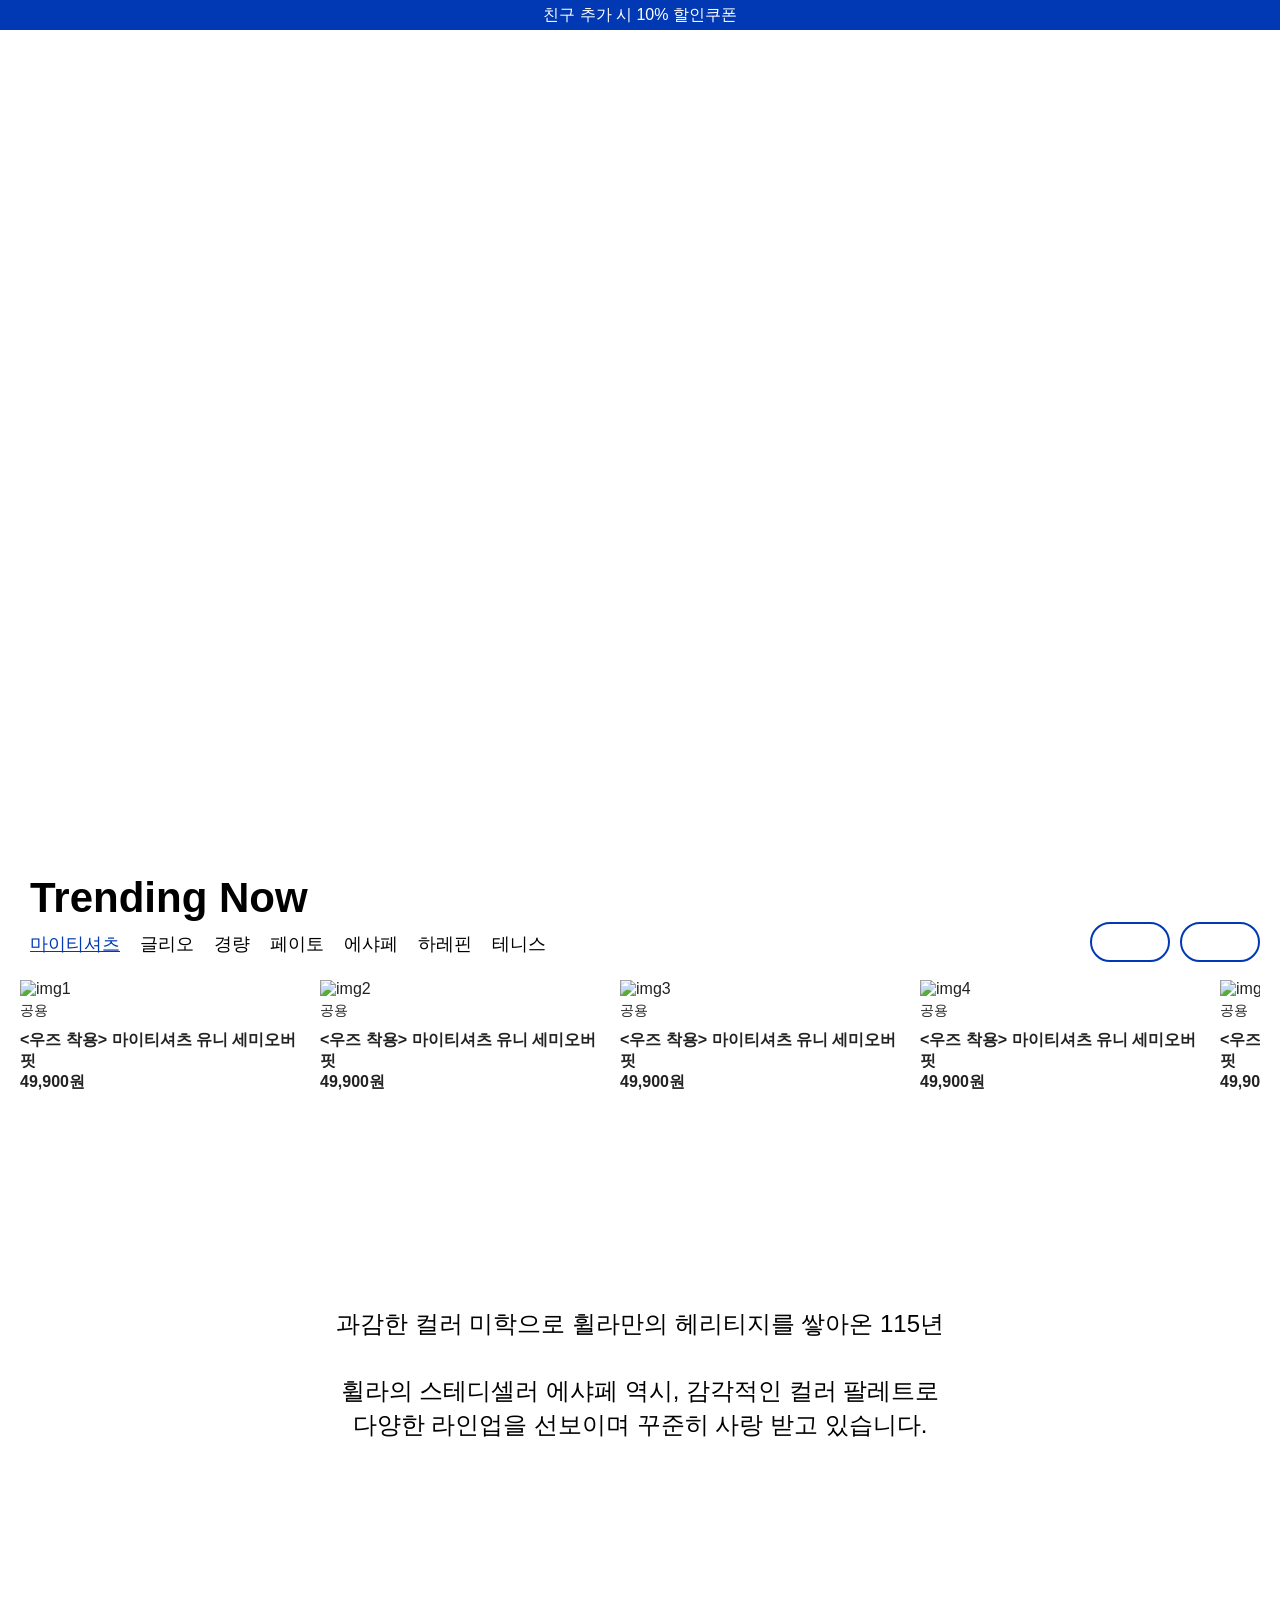
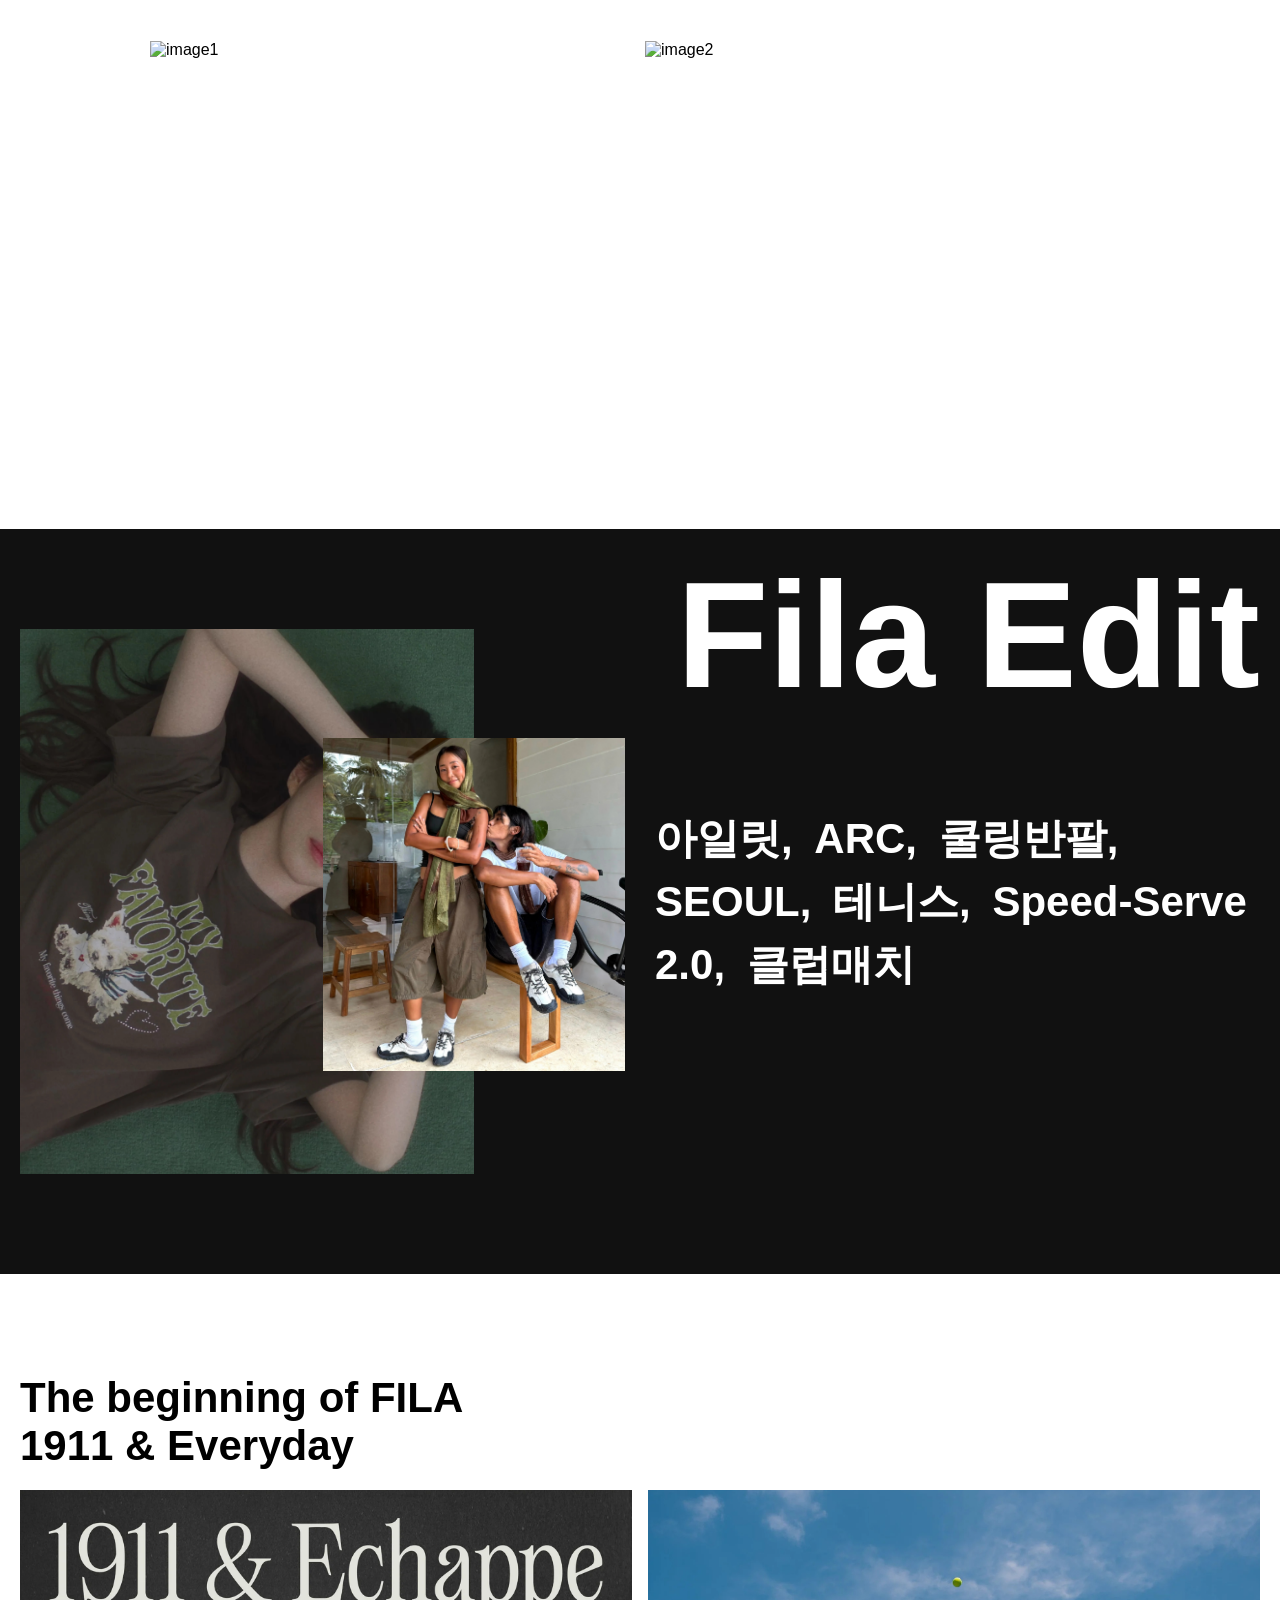
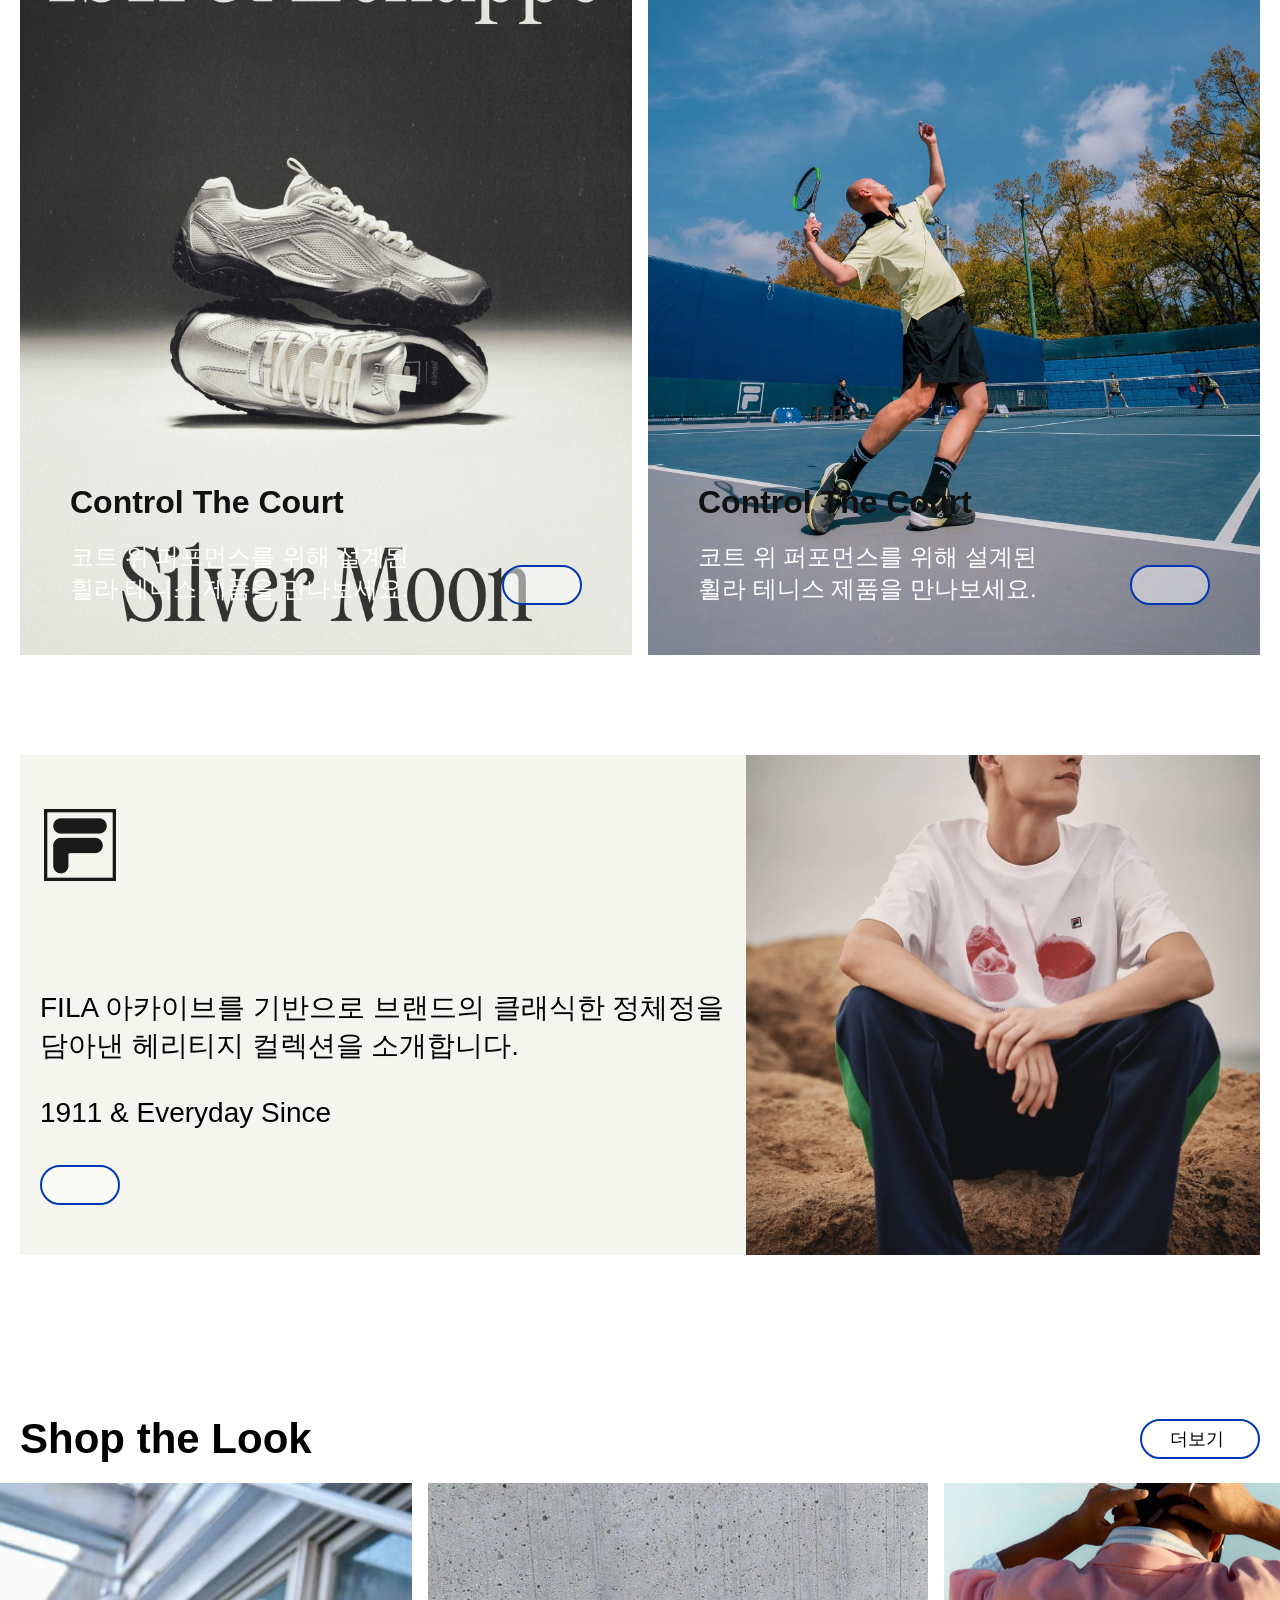
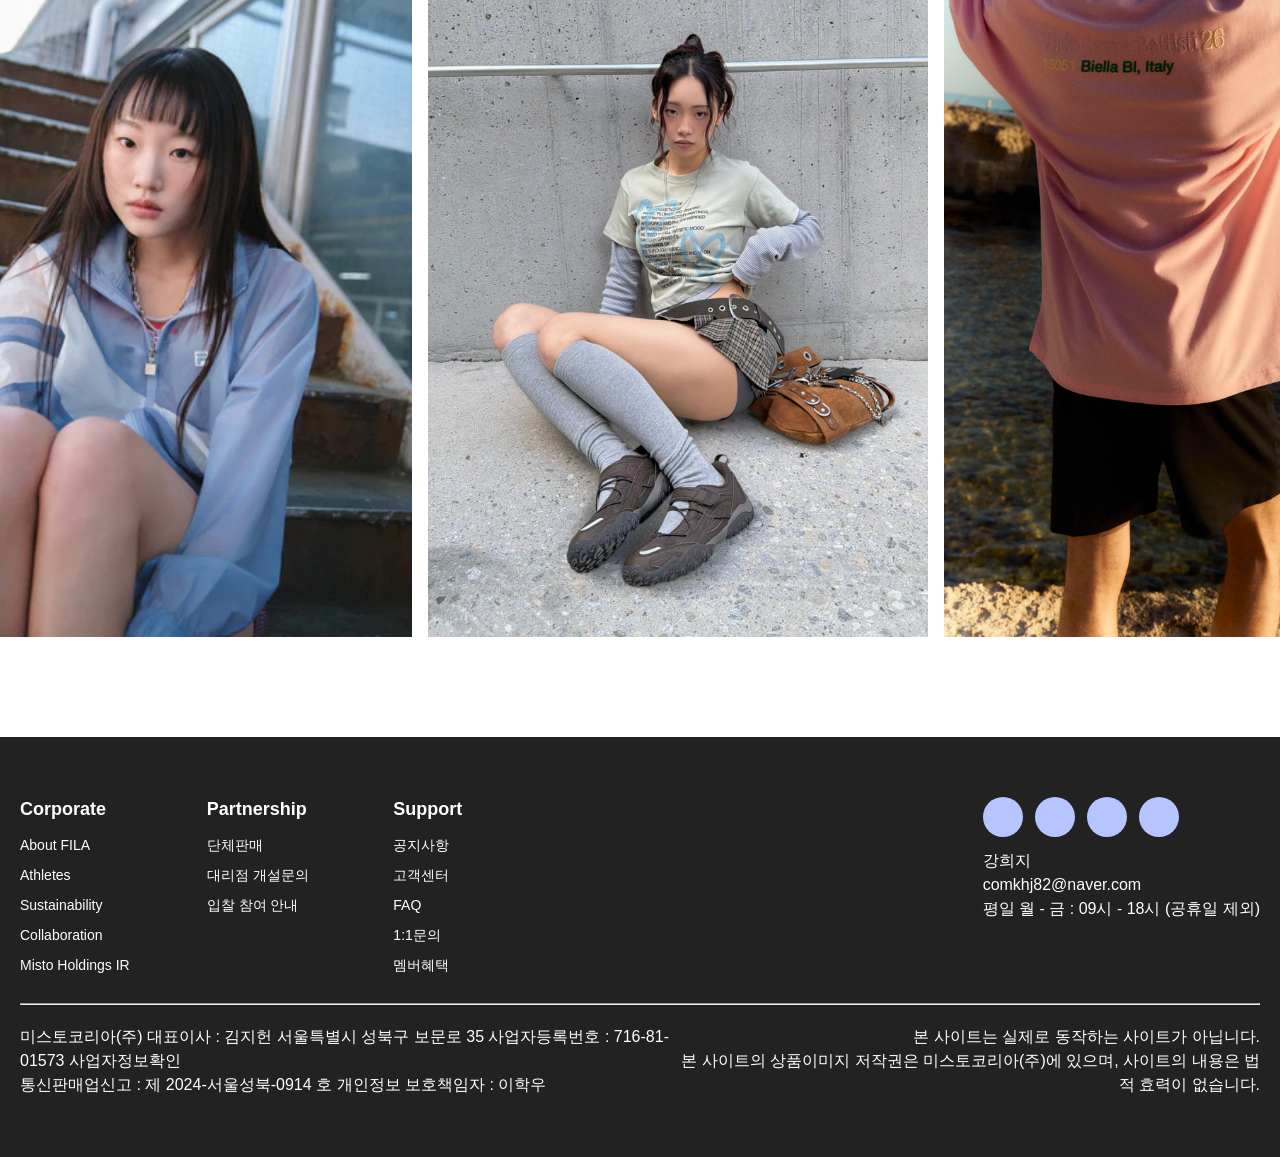
==== commit 32950887: "260612" ====
--- a/index.html
+++ b/index.html
@@ -14,6 +14,7 @@
     <script src="https://kit.fontawesome.com/d19fdaba43.js" crossorigin="anonymous"></script>
 <!--    <script src="JS/header.js" defer></script>-->
     <script src="JS/index.js" defer></script>
+    <script src="JS/popup.js" defer></script>
 
 
 </head>
@@ -58,7 +59,10 @@
                     </div>
 
 <!--                    <video playsinline="true" loop="" muted="muted" preload="none" class="media-video" poster="//www.fila.co.kr/cdn/shop/files/preview_images/b47fff7214de44db819510485c6c93ab.thumbnail.0000000000_small.jpg?v=1778044809"><source src="//www.fila.co.kr/cdn/shop/videos/c/vp/b47fff7214de44db819510485c6c93ab/b47fff7214de44db819510485c6c93ab.HD-1080p-7.2Mbps-83467571.mp4?v=0" type="video/mp4"><img src="//www.fila.co.kr/cdn/shop/files/preview_images/b47fff7214de44db819510485c6c93ab.thumbnail.0000000000_small.jpg?v=1778044809"></video>-->
-                    <img src="IMAGE/banner_1.png" height="2160" width="3840"/></li>
+                    <img src="IMAGE/banner_1.png" height="2160" width="3840" class="desktop_banner"/>
+                    <img src="IMAGE/banner_mobile1.jpg" height="2999" width="2000" class="mobile_banner"/>
+                </li>
+
             </ul>
         </section>
 
@@ -151,6 +155,26 @@
                         <strong class="price">49,900원</strong>
                     </a>
                 </li>
+                <li>
+                    <a href="#">
+                        <div class="image_container">
+                            <img src="https://www.fila.co.kr/cdn/shop/files/01_4cc63cb4-aabb-460f-b2cf-25fa06d04fc3.jpg?v=1773734453&width=1946" width="400" alt="img5">
+                        </div>
+                        <span class="tag">공용</span>
+                        <strong class="title">&lt;우즈 착용&gt; 마이티셔츠 유니 세미오버핏</strong>
+                        <strong class="price">49,900원</strong>
+                    </a>
+                </li>
+                <li>
+                    <a href="#">
+                        <div class="image_container">
+                            <img src="https://www.fila.co.kr/cdn/shop/files/01_4cc63cb4-aabb-460f-b2cf-25fa06d04fc3.jpg?v=1773734453&width=1946" width="400" alt="img5">
+                        </div>
+                        <span class="tag">공용</span>
+                        <strong class="title">&lt;우즈 착용&gt; 마이티셔츠 유니 세미오버핏</strong>
+                        <strong class="price">49,900원</strong>
+                    </a>
+                </li>
             </ul>
             <ul class="trending_image">
                 <li>
@@ -203,6 +227,26 @@
                         <strong class="price">49,900원</strong>
                     </a>
                 </li>
+                <li>
+                    <a href="#">
+                        <div class="image_container">
+                            <img src="IMAGE/product2.jpg" height="1200" width="800"/>
+                        </div>
+                        <span class="tag">공용</span>
+                        <strong class="title">&lt;우즈 착용&gt; 마이티셔츠 유니 세미오버핏</strong>
+                        <strong class="price">49,900원</strong>
+                    </a>
+                </li>
+                <li>
+                    <a href="#">
+                        <div class="image_container">
+                            <img src="IMAGE/product2.jpg" height="1200" width="800"/>
+                        </div>
+                        <span class="tag">공용</span>
+                        <strong class="title">&lt;우즈 착용&gt; 마이티셔츠 유니 세미오버핏</strong>
+                        <strong class="price">49,900원</strong>
+                    </a>
+                </li>
             </ul>
             <ul>
                 <li>
@@ -220,6 +264,30 @@
                 <li>
                     <a href="#">
                         <div class="image_container">
+
+                            <img src="IMAGE/product.jpg" height="421" width="352"/>
+
+                        </div>
+                        <span class="tag">공용</span>
+                        <strong class="title">&lt;우즈 착용&gt; 마이티셔츠 유니 세미오버핏</strong>
+                        <strong class="price">49,900원</strong>
+                    </a>
+                </li>
+                <li>
+                    <a href="#">
+                        <div class="image_container">
+
+                            <img src="IMAGE/product.jpg" height="421" width="352"/>
+
+                        </div>
+                        <span class="tag">공용</span>
+                        <strong class="title">&lt;우즈 착용&gt; 마이티셔츠 유니 세미오버핏</strong>
+                        <strong class="price">49,900원</strong>
+                    </a>
+                </li>
+                <li>
+                    <a href="#">
+                        <div class="image_container">
                             <img src="IMAGE/product.jpg" height="421" width="352"/>
                         </div>
                         <span class="tag">공용</span>
@@ -309,6 +377,26 @@
                         <strong class="price">49,900원</strong>
                     </a>
                 </li>
+                <li>
+                    <a href="#">
+                        <div class="image_container">
+                            <img src="IMAGE/user.jpg" height="607" width="500"/>
+                        </div>
+                        <span class="tag">공용</span>
+                        <strong class="title">&lt;우즈 착용&gt; 마이티셔츠 유니 세미오버핏</strong>
+                        <strong class="price">49,900원</strong>
+                    </a>
+                </li>
+                <li>
+                    <a href="#">
+                        <div class="image_container">
+                            <img src="IMAGE/user.jpg" height="607" width="500"/>
+                        </div>
+                        <span class="tag">공용</span>
+                        <strong class="title">&lt;우즈 착용&gt; 마이티셔츠 유니 세미오버핏</strong>
+                        <strong class="price">49,900원</strong>
+                    </a>
+                </li>
             </ul>
             <ul>
                 <li>
@@ -325,6 +413,28 @@
                 <li>
                     <a href="#">
                         <div class="image_container">
+
+                            <img src="IMAGE/beginning_1.png" height="3098" width="1780"/>
+                        </div>
+                        <span class="tag">공용</span>
+                        <strong class="title">&lt;우즈 착용&gt; 마이티셔츠 유니 세미오버핏</strong>
+                        <strong class="price">49,900원</strong>
+                    </a>
+                </li>
+                <li>
+                    <a href="#">
+                        <div class="image_container">
+
+                            <img src="IMAGE/beginning_1.png" height="3098" width="1780"/>
+                        </div>
+                        <span class="tag">공용</span>
+                        <strong class="title">&lt;우즈 착용&gt; 마이티셔츠 유니 세미오버핏</strong>
+                        <strong class="price">49,900원</strong>
+                    </a>
+                </li>
+                <li>
+                    <a href="#">
+                        <div class="image_container">
                             <img src="IMAGE/beginning_1.png" height="3098" width="1780"/>
                         </div>
                         <span class="tag">공용</span>
@@ -414,8 +524,48 @@
                         <strong class="price">49,900원</strong>
                     </a>
                 </li>
+                <li>
+                    <a href="#">
+                        <div class="image_container">
+                            <img src="IMAGE/product_detail.jpg" height="165" width="165"/>
+                        </div>
+                        <span class="tag">공용</span>
+                        <strong class="title">&lt;우즈 착용&gt; 마이티셔츠 유니 세미오버핏</strong>
+                        <strong class="price">49,900원</strong>
+                    </a>
+                </li>
+                <li>
+                    <a href="#">
+                        <div class="image_container">
+                            <img src="IMAGE/product_detail.jpg" height="165" width="165"/>
+                        </div>
+                        <span class="tag">공용</span>
+                        <strong class="title">&lt;우즈 착용&gt; 마이티셔츠 유니 세미오버핏</strong>
+                        <strong class="price">49,900원</strong>
+                    </a>
+                </li>
             </ul>
             <ul>
+                <li>
+                    <a href="#">
+                        <div class="image_container">
+                            <img src="IMAGE/2-2.jpg" height="4096" width="3104"/>
+                        </div>
+                        <span class="tag">공용</span>
+                        <strong class="title">&lt;우즈 착용&gt; 마이티셔츠 유니 세미오버핏</strong>
+                        <strong class="price">49,900원</strong>
+                    </a>
+                </li>
+                <li>
+                    <a href="#">
+                        <div class="image_container">
+                            <img src="IMAGE/2-2.jpg" height="4096" width="3104"/>
+                        </div>
+                        <span class="tag">공용</span>
+                        <strong class="title">&lt;우즈 착용&gt; 마이티셔츠 유니 세미오버핏</strong>
+                        <strong class="price">49,900원</strong>
+                    </a>
+                </li>
                 <li>
                     <a href="#">
                         <div class="image_container">
--- a/CSS/index.css
+++ b/CSS/index.css
@@ -1,9 +1,9 @@
 h2{
-    font-size: 2.625rem;
+    font-size: 42px;
     font-weight: 700;
 }
 h3{
-    font-size: 2rem;
+    font-size: 32px;
 }
 .arrow_button{
     font-size: 1.125rem;
@@ -13,15 +13,15 @@
     background-color: rgb(255 255 255 / 0.5);
 }
 .arrow_button.border{
-    border: 0.125rem solid #0039b3;
-    width: 5rem;
-    height: 2.5rem;
+    border: 2px solid #0039b3;
+    width: 80px;
+    height: 40px;
     display: flex;
     align-items: center;
     justify-content: center;
 }
 .arrow_button.rounded{
-    border-radius: 1.25rem;
+    border-radius: 20px;
 }
 :root{ /*html문서를 뜻함.*/
     --main-y-padding: 6.25rem;
@@ -36,7 +36,7 @@
 
 .coupon_info_container{
     position: fixed;
-    width: 100vw;
+    width: 100%;
     text-align: center;
     background-color: #0039b3;
     color: white;
@@ -169,6 +169,13 @@
     height: 100%;
     object-fit: cover;
 }
+
+.carousel_container .carousel .slide .mobile_banner {
+    display: none; /* 평소엔 모바일 배너 숨김 */
+}
+
+
+
 .slide{
     position: relative;
 }
@@ -226,8 +233,8 @@
 }
 
 .trending_now > h2{
-    padding-top: 3.125rem;
-    padding-left: 0.625rem;
+    padding-top: 50px;
+    padding-left: 10px;
 }
 
 .trending_now > div{
@@ -261,7 +268,7 @@
     background: unset;
     border: none;
     padding: 0.625rem;
-    font-size: 1.125rem;
+    font-size: 18px;
 
 }
 .trending_now li .btn.active{
@@ -281,8 +288,8 @@
 
 
 .trending_now > ul > li{
-    width: 18.75rem;
-    padding: 0.625rem;
+    width: 300px;
+    padding: 10px;
     padding-left: 0;
     flex-shrink: 0; /* 컨테이너가 좁아져도 상품 크기가 찌그러지지 않게 고정 */
 
@@ -330,16 +337,16 @@
 }
 
 .trending_now > ul > li > a span{
-    font-size: 1.125rem;
+    font-size: 14px;
     font-weight: 400;
-    padding-bottom: 0.625rem;
+    padding-bottom: 10px;
 }
 .trending_now > ul > li > a .image_container img{
     /*padding: 0.25rem;*/
     overflow: hidden;
     width: 100%;
     height: 100%;
-    min-width: 12.5rem;
+    min-width: 100px;
     aspect-ratio: 1/1;
     object-fit: cover;
 }
@@ -352,8 +359,8 @@
     justify-content: center;
     text-align: center;
 
-    font-size: 1.125rem;
-    line-height: 1.75rem;
+    font-size: 24px;
+    line-height: 140%;
     padding: var(--main-y-padding) var(--main-x-padding);
 }
 
@@ -479,7 +486,7 @@
 }
 
 .beginning_section > h2{
-    padding-bottom: 1.25rem;
+    padding-bottom: 20px;
 
 }
 
@@ -506,7 +513,7 @@
 }
 
 .beginning_section a .beginning_information{
-    padding: 3.125rem;
+    padding: 50px;
     /*position: absolute;*/
     bottom: 0;
     /*text-wrap: wrap;*/
@@ -517,20 +524,20 @@
     /*font-size: 2rem;*/ /*제 위에 지정해둠.*/
     font-weight: 700;
     color: #111;
-    padding-bottom: 1.25rem;
+    padding-bottom: 20px;
 }
 
 .beginning_section div a .beginning_information p{
-    font-size: 1.5rem;
+    font-size: 24px;
     font-weight: 400;
     color: #fff;
 }
 
 .beginning_section .arrow_button{
     position: absolute;
-    bottom: 3.125rem;
+    bottom: 50px;
     right: 0;
-    margin-right: 3.125rem;
+    margin-right: 50px;
 
     /*transform: translateY(300%);*/
 
@@ -732,7 +739,7 @@
 
 /*******************************************************************/
 /*태블릿 이하일 때 적용하게따*/
-@media screen and (max-width: 64rem) {
+@media screen and (max-width: 1024px) {
     h3{
         font-size: 1.75rem;
         font-weight: 700;
@@ -779,7 +786,7 @@
         /*margin: 0;*/
     }
     .edit_section > h2{
-        font-size: 8.125rem;
+        font-size: 130px;
         z-index: 1;
     }
     .edit_inner_container{
@@ -833,11 +840,23 @@
         gap: 1rem;
         /*aspect-ratio: 1/1;*/
     }
+    .beginning_section > div .beginning_wrap{
+        display: flex;
+        justify-content: space-between;
+        position: absolute;
+        bottom: 0;
+        width: 100%;
+        margin-right: 10px;
+    }
     .beginning_section div a .beginning_information{
         /*padding: 1.875rem;*/
     }
     .beginning_section div a .beginning_information p{
-        font-size: 1.25rem;
+        font-size: 24px;
+        overflow-wrap: break-word;
+        word-break: break-all;
+        white-space: normal;
+
     }
 
     .beginning_section a{
@@ -850,7 +869,7 @@
     }
     .beginning_section .arrow_button.border.rounded{
         /*align-self: center;*/
-        width: 3.75rem;
+        width: 80px;
 
     }
 
@@ -873,6 +892,9 @@
         width: 100%;
     }
     .archive_section .archive_section_text{}
+    footer div ul li a{
+        font-size: 16px;
+    }
 
 
 }
@@ -930,7 +952,10 @@
         padding: 1.875rem;
     }
     .beginning_section div a .beginning_information p{
-        font-size: 1.125rem;
+        font-size: 24px;
+    }
+    .beginning_section .arrow_button.border.rounded{
+        width: 80px;
     }
 
     .archive_section{
@@ -946,7 +971,7 @@
         height: 50px;
     }
     .archive_section > .archive_section_text > p{
-        font-size: 1.125rem;
+        font-size: 24px;
         margin: 3.125rem 0 1.875rem 0;
 
     }
@@ -960,7 +985,7 @@
     .archive_section > .archive_section_image > img{
         display: flex;
         object-fit: cover;
-        width: 100VW;
+        width: 100%;
         aspect-ratio: 3/2;
     }
 
@@ -977,6 +1002,12 @@
         flex-direction: column;
         gap: 20px;
 
+    }
+    footer div h4{
+        font-size: 16px;
+    }
+    footer div ul li a{
+        font-size: 14px;
     }
     footer .site_nav{
         width: 100%;
@@ -1005,20 +1036,105 @@
     h2{
         font-size: 32px;
     }
+    .carousel_container .carousel .slide .desktop_banner {
+        display: none; /* 데스크탑 배너 숨김 */
+    }
+
+    .carousel_container .carousel .slide .mobile_banner {
+        display: block; /* 모바일 배너 보여줌 */
+        width: 100%;    /* 모바일 가로 꽉 차게 */
+    }
+
+
+
     .trending_now > ul > li{
         width: 200px;
         height: 100%;
         flex-shrink: 0;
     }
+    .paragraph_section > p{
+        font-size: 18px;
+    }
     main .image_section{
         flex-direction: column;
         align-items: center;
-        width: 100%;
+        /*width: 100%;*/
     }
     main .image_section img{
         width: 100%;
         /*aspect-ratio: 1/1;*/
     }
+
+    .edit_section > h2{
+        font-size: 70px;
+    }
+    /*.beginning_wrap{*/
+    /*    !*display: flex;*!*/
+    /*    !*flex-direction: column;*!*/
+    /*}*/
+    /*.beginning_section a .beginning_information{*/
+    /*    padding: 20px;*/
+    /*    flex: 2;*/
+    /*}*/
+    /*.beginning_section .arrow_button{*/
+    /*    position: relative;*/
+    /*    display: flex;*/
+    /*    !*justify-content: end;*!*/
+    /*    align-items: flex-end;*/
+    /*    !*bottom: 0;*!*/
+    /*    !*right: 0;*!*/
+    /*    margin-right: 20px;*/
+    /*    margin-bottom: 10px;*/
+    /*    !*transform: translateY(400%);*!*/
+    /*    !*width: 30px;*!*/
+    /*}*/
+
+    /*.beginning_section div a .beginning_information p{*/
+    /*    font-size: 18px;*/
+    /*}*/
+    /*.beginning_section .arrow_button.border.rounded{*/
+    /*    width: 80px;*/
+    /*}*/
+
+
+    /* 1. 두 요소를 감싸는 부모를 하단(flex-end) 기준으로 정렬합니다 */
+    .beginning_wrap {
+        display: flex;
+        justify-content: space-between;
+        align-items: flex-end; /* 핵심: 텍스트와 버튼을 무조건 바닥 쪽에 딱 붙여서 나란히 정렬 */
+        position: absolute;
+        bottom: 0;
+        width: 100%;
+        padding: 20px; /* 텍스트와 버튼 각각에 주던 패딩을 부모 쪽에 한 번에 줍니다 */
+        box-sizing: border-box; /* 패딩 때문에 100% 너비가 삐져나가지 않게 방지 */
+    }
+
+    /* 2. 텍스트 영역 설정 */
+    .beginning_section a .beginning_information {
+        padding: 0; /* 부모인 wrap에서 패딩을 줬으므로 여기선 제거 */
+        padding-right: 15px; /* 버튼과 글자가 너무 안 붙게 간격 살짝 띄우기 */
+        flex: 1; /* 남는 공간을 텍스트 영역이 쫙 차지하게 함 */
+    }
+
+    .beginning_section div a .beginning_information p {
+        font-size: 18px;
+    }
+
+    /* 3. 우측 하단 화살표 버튼 설정 */
+    .beginning_section .arrow_button {
+        position: static; /* 핵심: 데스크탑의 absolute(절대위치)를 해제하고 Flex 흐름에 합류시킴 */
+        margin: 0; /* 잡다한 마진 전부 제거 */
+        flex-shrink: 0; /* 텍스트가 길어져도 버튼(80px)이 찌그러지지 않게 강제 고정 */
+    }
+
+    .beginning_section .arrow_button.border.rounded {
+        width: 80px;
+    }
+
+    .archive_section > .archive_section_text > p{
+        font-size: 18px;
+    }
+
 
     footer .site_nav > div{
         padding-right: 12px;
--- a/CSS/popup.css
+++ b/CSS/popup.css
@@ -116,16 +116,16 @@
 }
 .modal .form_section .product_item b{
     grid-area: title;
-    font-size: var(--font-body-lg-size);
+    font-size: var(--font-size-body-lg);
 }
 .modal .form_section .product_item span{
     grid-area: color;
-    font-size: var(--font-label-sm-size);
+    font-size: var(--font-size-body-md);
     color: var(--color-secondary);
 }
 .modal .form_section .product_item strong{
     grid-area: price;
-    font-size: var(--font-headline-md-size);
+    font-size: var(--font-size-body-lg);
 }
 
 .modal .form_section .product_size{
@@ -222,6 +222,13 @@
     .modal .form_section .submit_container{
         /*position: relative;*/
     }
+    .modal .form_section .product_item b,
+    .modal .form_section .product_item strong{
+        font-size: 16px;
+    }
+    .modal .form_section .product_item span{
+        font-size: 14px;
+    }
 }
 
 /* 3. 모바일 (480px 이하)
@@ -259,10 +266,8 @@
     }
 
     /* 폰트 크기 축소 */
-    .modal .form_section .product_item b {
-        font-size: 14px;
-    }
-
+
+    .modal .form_section .product_item b,
     .modal .form_section .product_item strong {
         font-size: 16px;
     }
@@ -270,7 +275,7 @@
     /* 각 컨테이너 여백 및 폰트 미세 조정 */
     .modal .form_section .select_all_container {
         padding: 16px var(--modal-form-padding);
-        font-size: 15px;
+        /*font-size: 15px;*/
     }
 
     .modal .total_price_container {
@@ -296,17 +301,17 @@
 
     /* 모바일 높이에 맞춘 스크롤 컨테이너 비율 조정 */
     .modal .form_section .product_container {
-        height: calc(100% - 130px);
-    }
-}
-
-
-
-
-
-
-
-
-
-
-
+        height: calc(100% - 180px);
+    }
+}
+
+
+
+
+
+
+
+
+
+
+
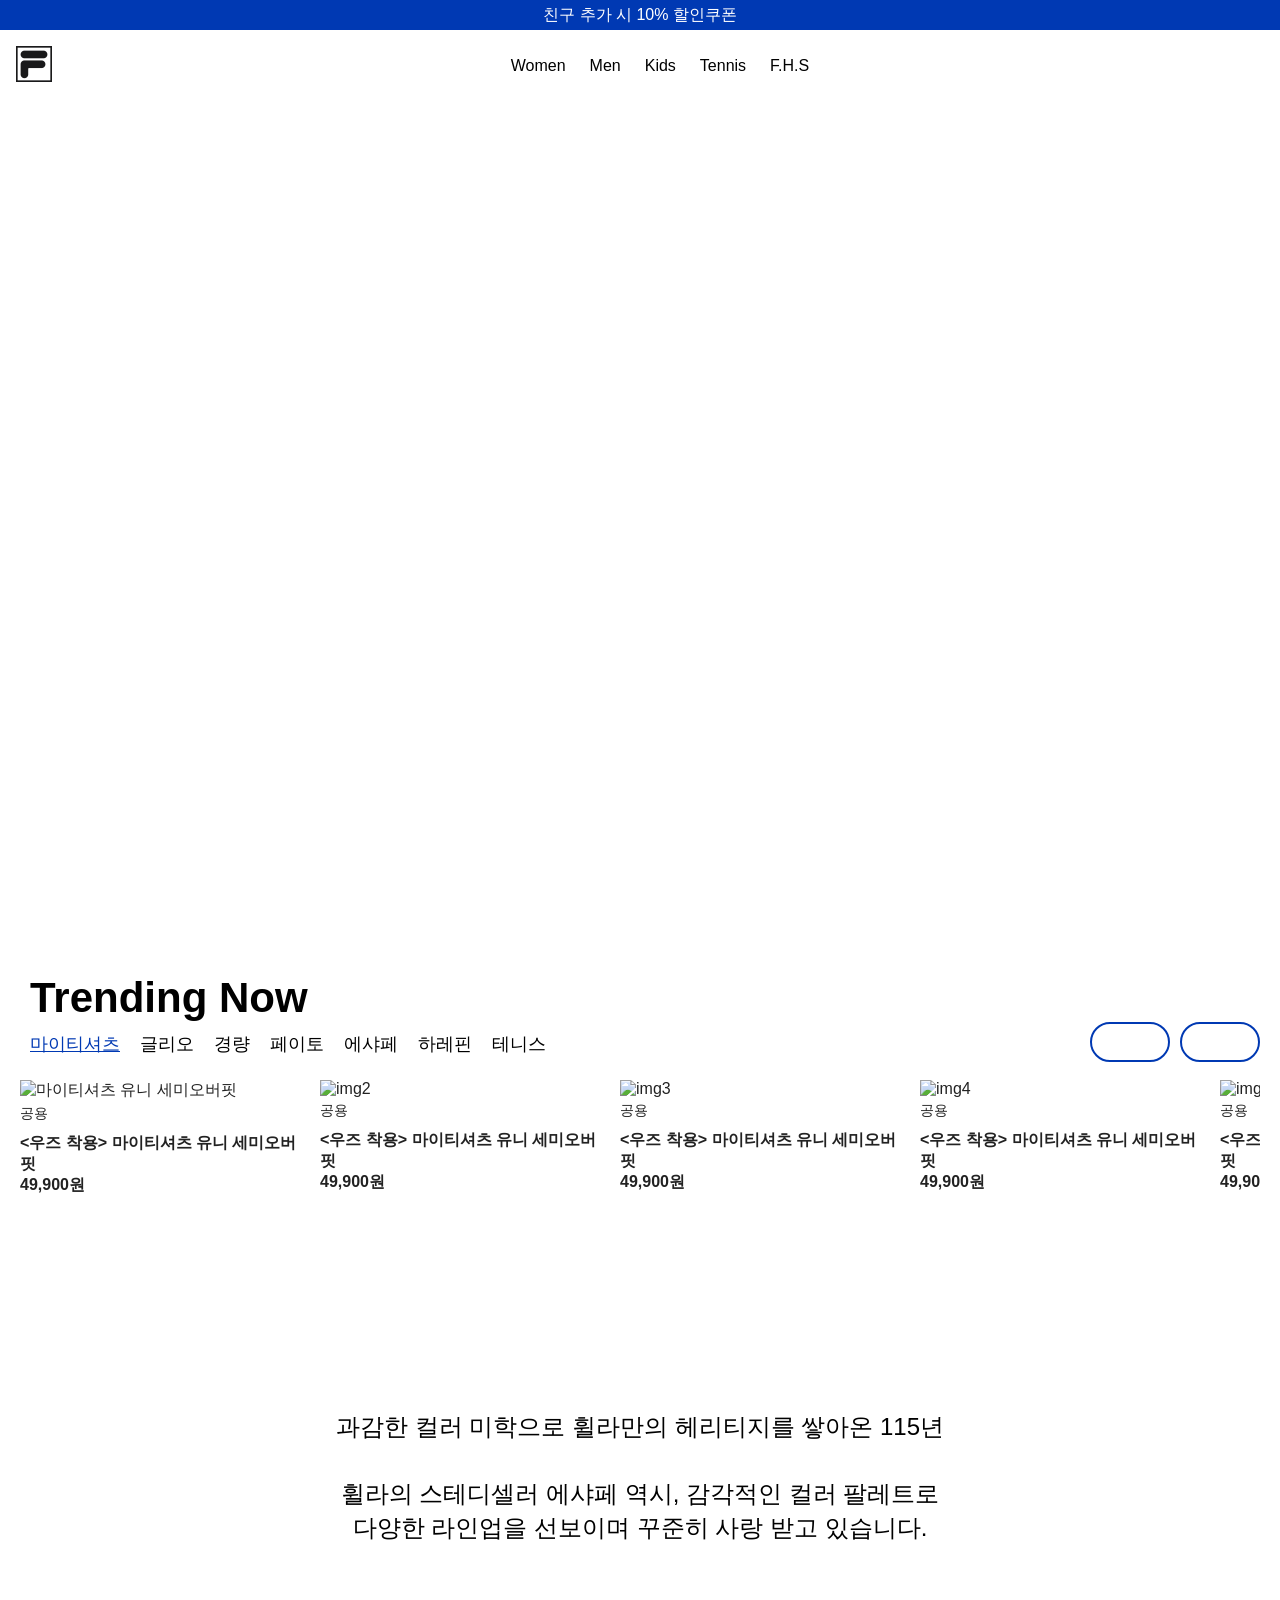
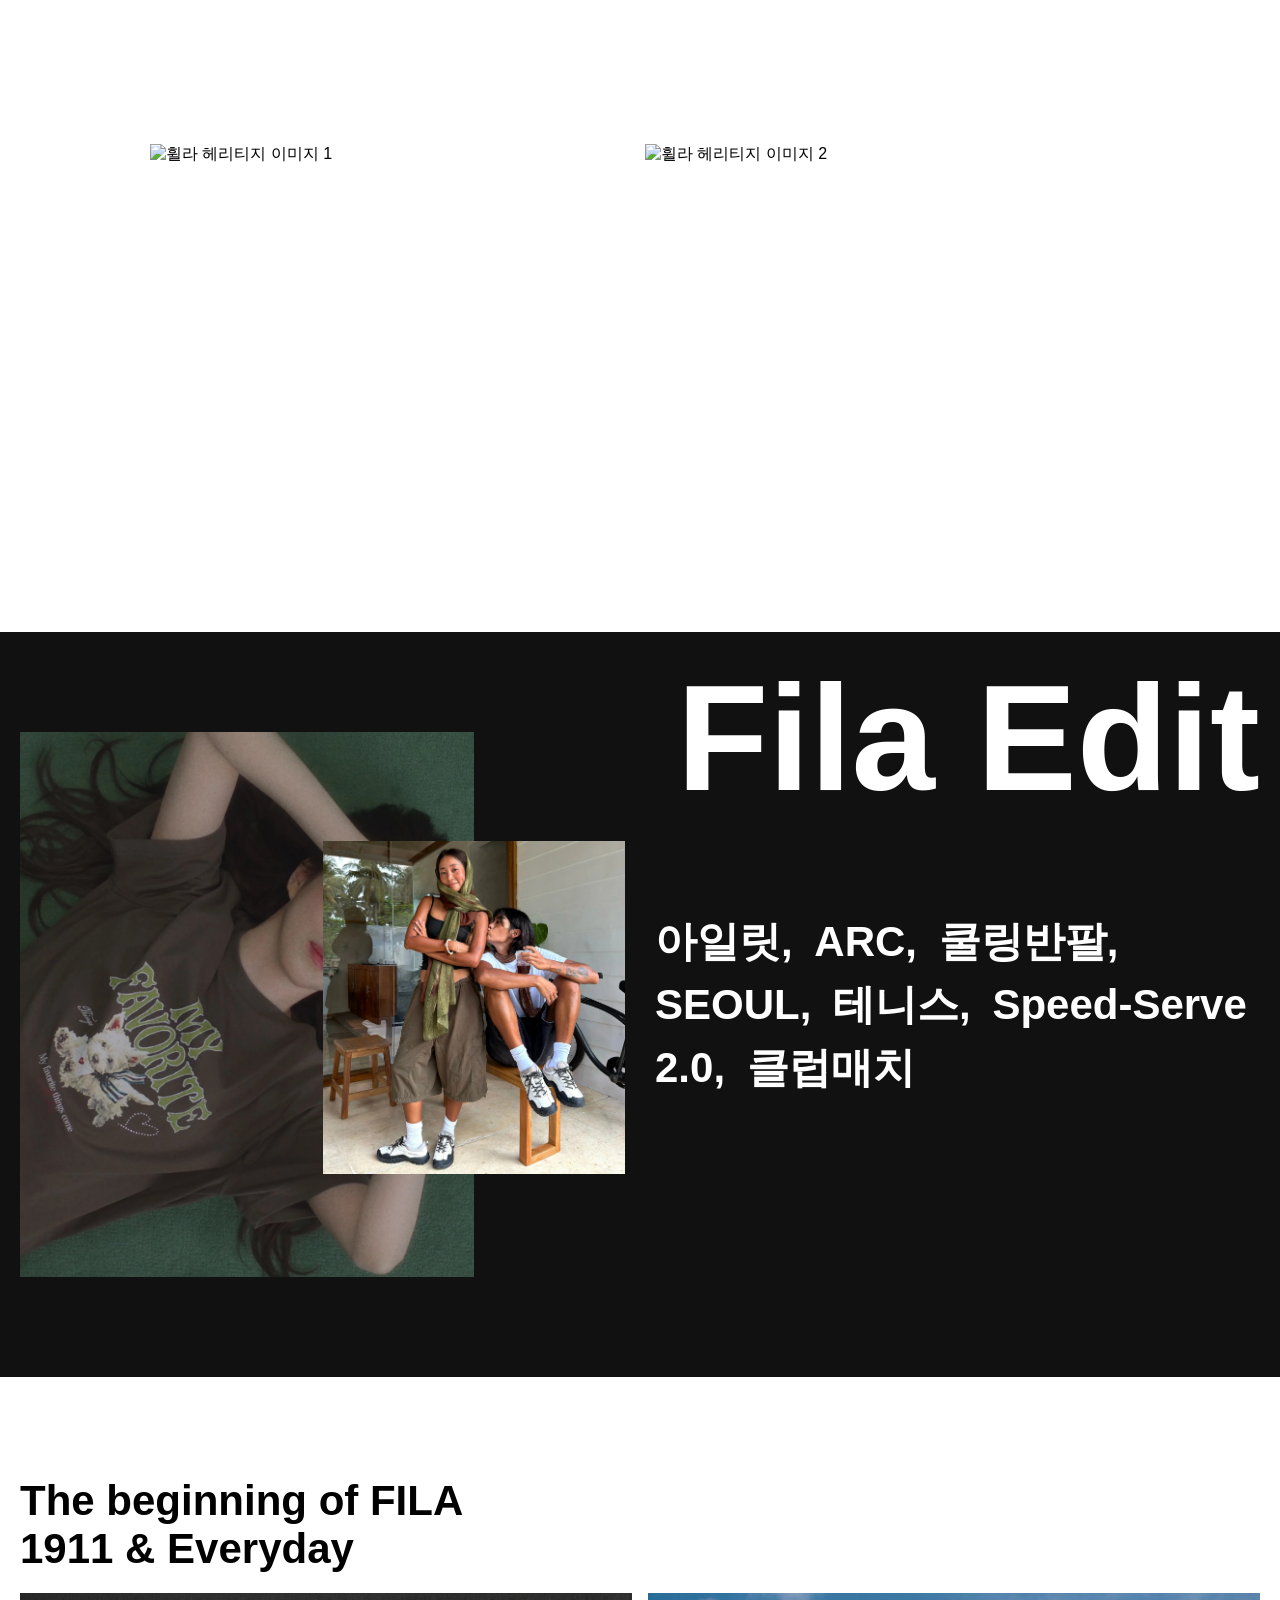
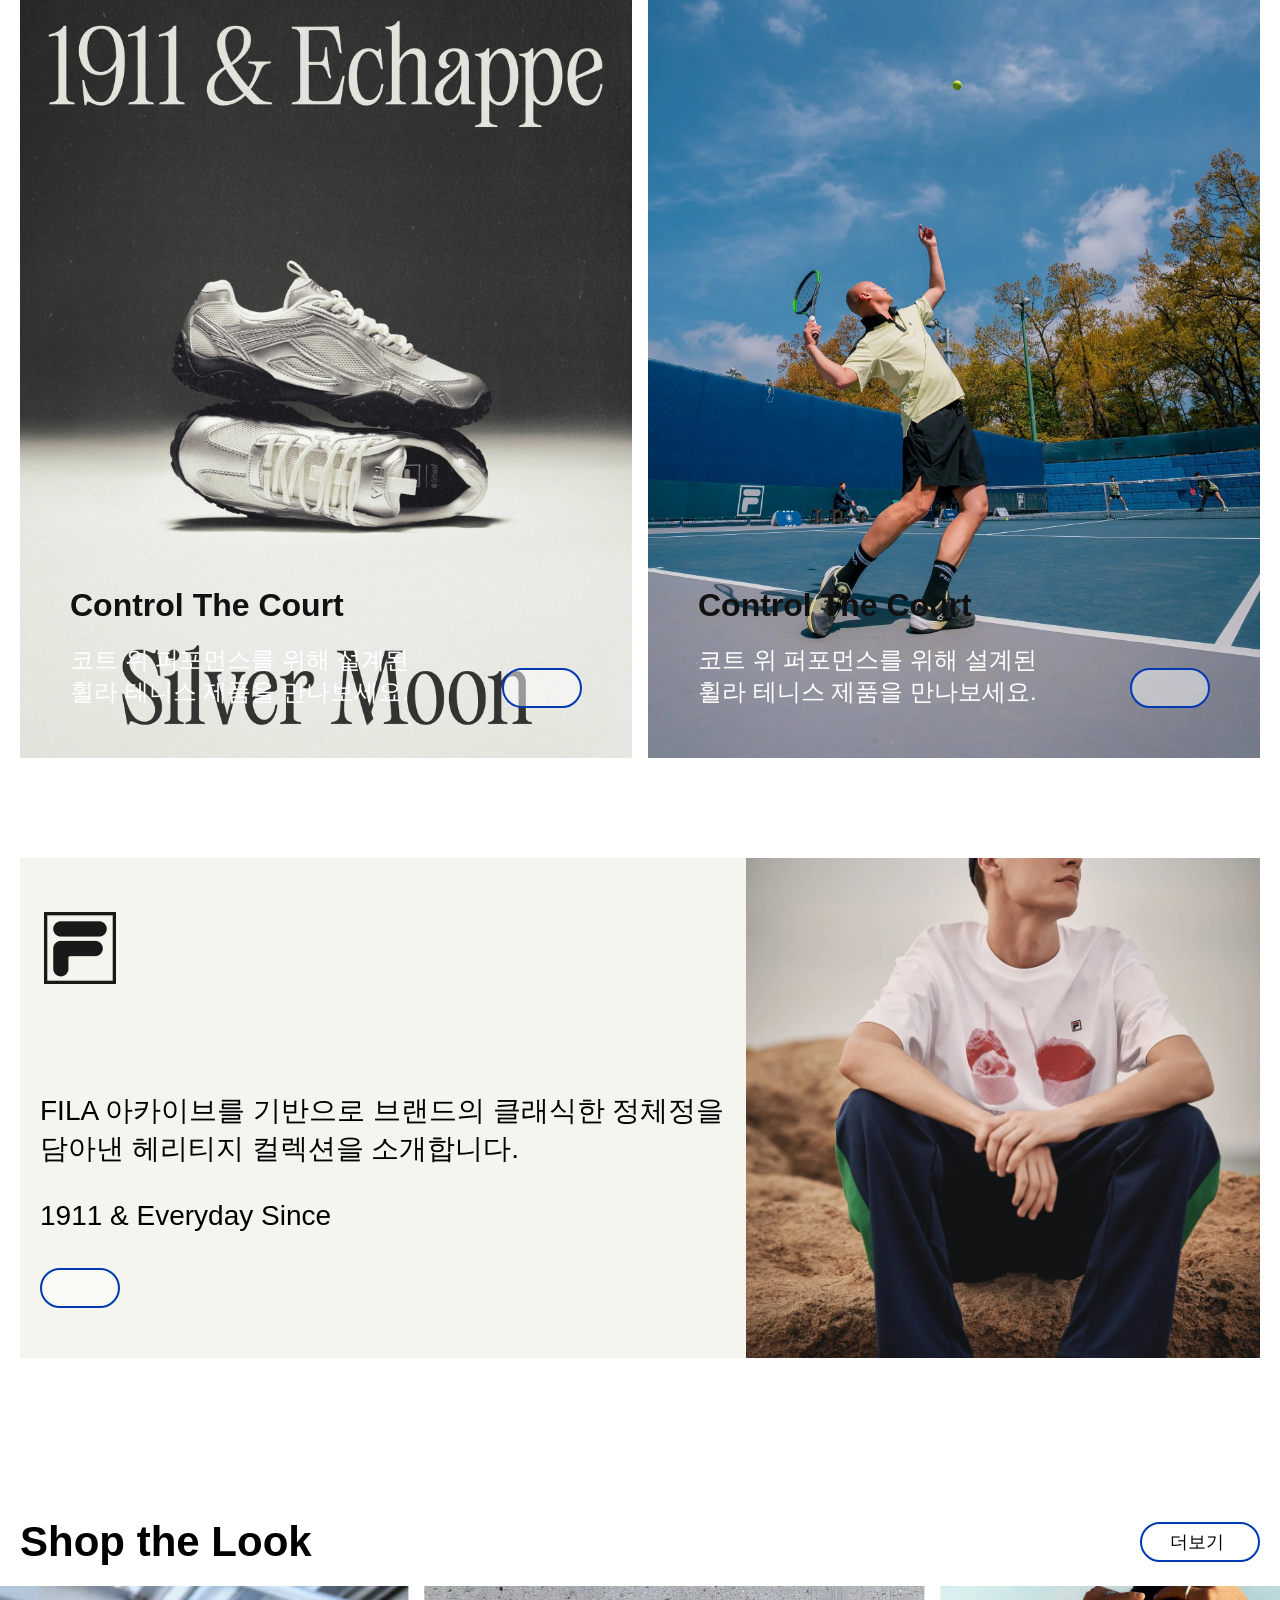
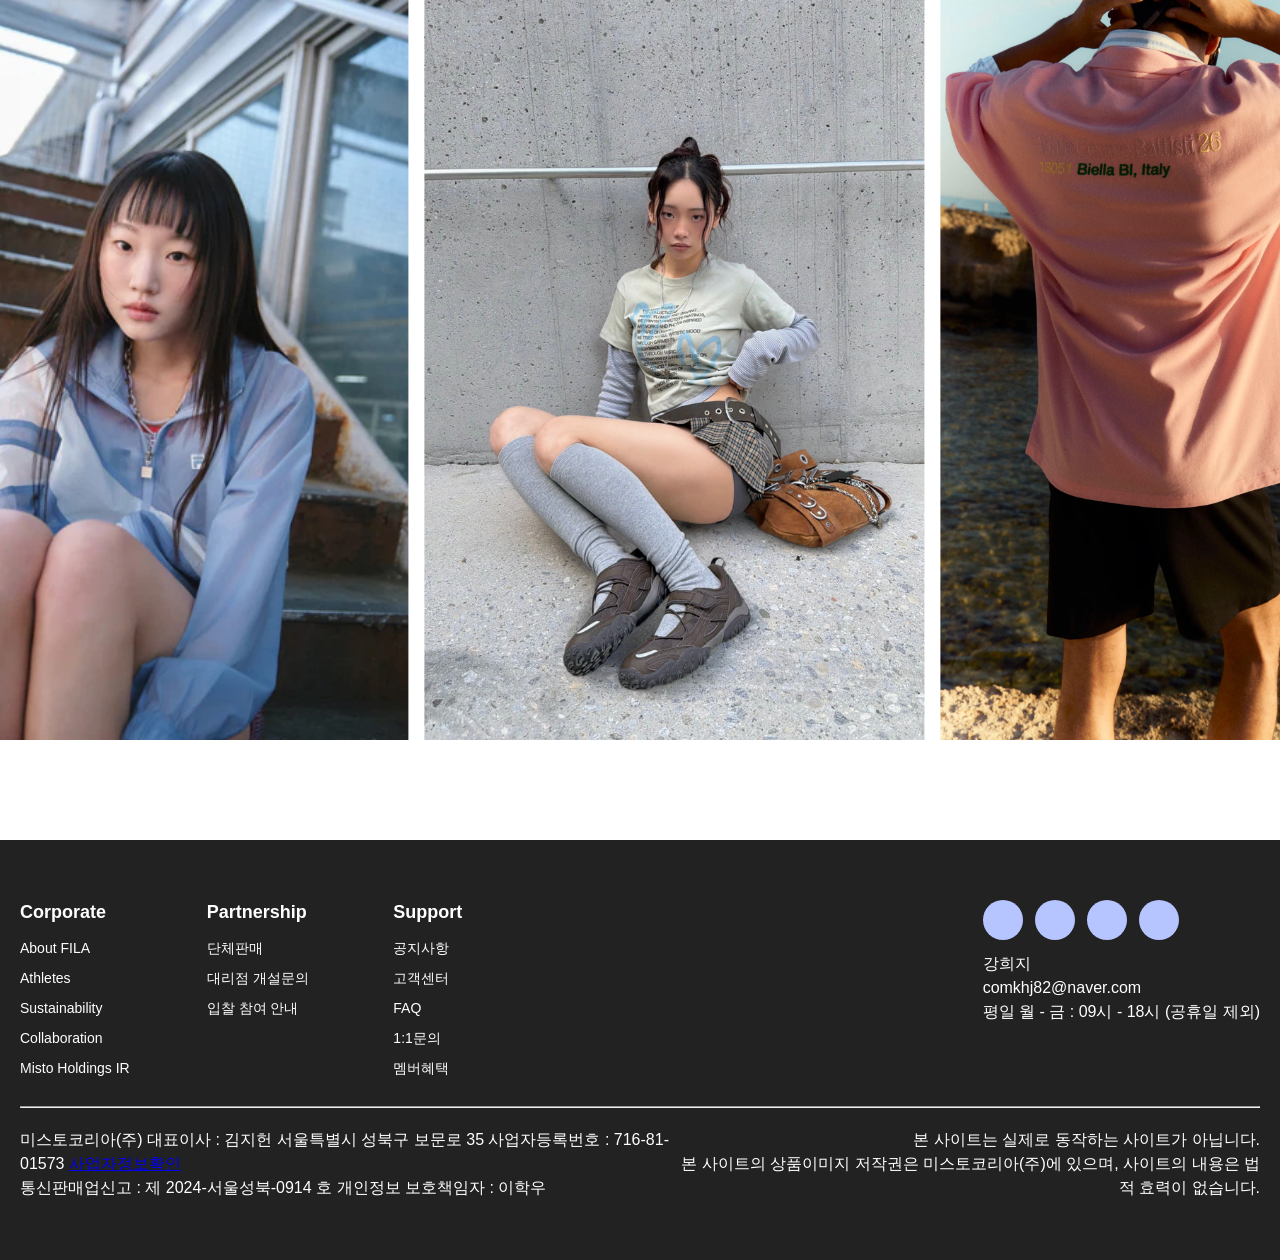
==== commit 53b39e0f: "260615" ====
--- a/index.html
+++ b/index.html
@@ -3,64 +3,75 @@
 <head>
 
     <meta charset="UTF-8">
-    <title>FILA 공식 온라인 스토어</title>
+    <title>FILA 공식 온라인 스토어 | 115년 전통의 글로벌 헤리티지 브랜드</title>
+    <meta name="description" content="FILA 공식 온라인 스토어에서 115년 전통의 헤리티지를 담은 마이티셔츠, 에샤페, 테니스 컬렉션 등 최신 상품을 만나보세요.">
+    <meta name="keywords" content="휠라, FILA, 휠라 온라인스토어, 에샤페, 휠라 테니스, 휠라 신발, 휠라 의류">
+    
+    <!-- Open Graph / Facebook -->
+    <meta property="og:type" content="website">
+    <meta property="og:url" content="https://www.fila.co.kr/">
+    <meta property="og:title" content="FILA 공식 온라인 스토어">
+    <meta property="og:description" content="115년 전통의 글로벌 헤리티지 브랜드 FILA의 최신 컬렉션과 익스클루시브 상품을 확인하세요.">
+    <meta property="og:image" content="IMAGE/LOGO/LOGO.png">
+
+    <!-- Twitter -->
+    <meta property="twitter:card" content="summary_large_image">
+    <meta property="twitter:url" content="https://www.fila.co.kr/">
+    <meta property="twitter:title" content="FILA 공식 온라인 스토어">
+    <meta property="twitter:description" content="115년 전통의 글로벌 헤리티지 브랜드 FILA의 최신 컬렉션과 익스클루시브 상품을 확인하세요.">
+    <meta property="twitter:image" content="IMAGE/LOGO/LOGO.png">
+
+    <link rel="canonical" href="https://www.fila.co.kr/">
+    
     <meta name="viewport"
           content="width=device-width, user-scalable=no, initial-scale=1.0, maximum-scale=1.0, minimum-scale=1.0">
     <meta http-equiv="X-UA-Compatible" content="ie=edge">
     <link rel="stylesheet" href="CSS/public.css">
+    <link rel="stylesheet" href="CSS/header.css">
     <link rel="stylesheet" href="CSS/index.css">
-
     <link rel="stylesheet" href="CSS/popup.css">
     <script src="https://kit.fontawesome.com/d19fdaba43.js" crossorigin="anonymous"></script>
-<!--    <script src="JS/header.js" defer></script>-->
+    <script src="JS/header.js" defer></script>
+    <script src="JS/common.js" defer></script>
     <script src="JS/index.js" defer></script>
     <script src="JS/popup.js" defer></script>
 
 
 </head>
 <body>
-    <div class="coupon_info_container">
-        <span>
-            친구 추가 시 10% 할인쿠폰
-        </span>
-        <button type="button">
-            <i class="fa-solid fa-x"></i>
-        </button>
-    </div>
-
     <div id="header-container"></div>
 
-    <main>
-        <section class="carousel_container">
+    <main id="main-content">
+        <section class="carousel_container" aria-roledescription="carousel" aria-label="메인 배너">
             <div class="button_container">
-                <button type="button"><i class="fa-solid fa-angle-left"></i></button>
-                <button type="button"><i class="fa-solid fa-angle-right"></i></button>
+                <button type="button" aria-label="이전 슬라이드"><i class="fa-solid fa-angle-left" aria-hidden="true"></i></button>
+                <button type="button" aria-label="다음 슬라이드"><i class="fa-solid fa-angle-right" aria-hidden="true"></i></button>
             </div>
 
             <ul class="carousel">
-                <li class="slide">
+                <li class="slide" role="group" aria-roledescription="slide" aria-label="1/3">
 <!--                    <div>-->
 <!--                        <h2>TITLE1</h2>-->
 <!--                        <p>이건 파이리와 꼬부기의 싸움이다</p>-->
 <!--                    </div>-->
-                    <video playsinline="true" autoplay="autoplay" loop="loop" muted="muted" preload="metadata" poster="//www.fila.co.kr/cdn/shop/files/preview_images/40ed1433d6f740edae9171f7a3066c3a.thumbnail.0000000000_1100x.jpg?v=1778488149"><source src="//www.fila.co.kr/cdn/shop/videos/c/vp/40ed1433d6f740edae9171f7a3066c3a/40ed1433d6f740edae9171f7a3066c3a.HD-1080p-7.2Mbps-83835070.mp4?v=0" type="video/mp4"><img src="//www.fila.co.kr/cdn/shop/files/preview_images/40ed1433d6f740edae9171f7a3066c3a.thumbnail.0000000000_1100x.jpg?v=1778488149"></video>
-                </li>
-                <li class="slide">
+                    <video class="desktop_banner" playsinline="true" autoplay="autoplay" loop="loop" muted="muted" preload="metadata" poster="//www.fila.co.kr/cdn/shop/files/preview_images/40ed1433d6f740edae9171f7a3066c3a.thumbnail.0000000000_1100x.jpg?v=1778488149"><source src="//www.fila.co.kr/cdn/shop/videos/c/vp/40ed1433d6f740edae9171f7a3066c3a/40ed1433d6f740edae9171f7a3066c3a.HD-1080p-7.2Mbps-83835070.mp4?v=0" type="video/mp4"><img src="//www.fila.co.kr/cdn/shop/files/preview_images/40ed1433d6f740edae9171f7a3066c3a.thumbnail.0000000000_1100x.jpg?v=1778488149" class="desktop_banner" alt="메인 비디오 배너"></video>
+                    <img src="IMAGE/beginning_1.png" height="3098" width="1780" class="mobile_banner" alt="모바일 메인 배너 1"/></li>
+                <li class="slide" role="group" aria-roledescription="slide" aria-label="2/3">
                     <div>
 <!--                        <h2>TITLE2</h2>-->
 <!--                        <p>리자드 진화</p>-->
                     </div>
-                    <video playsinline="true" autoplay="autoplay" loop="" muted="muted" class="media-video" preload="metadata" poster="//www.fila.co.kr/cdn/shop/files/preview_images/2d2319ff42ad47578bfdc01800606d5f.thumbnail.0000000000_small.jpg?v=1779352668"><source src="//www.fila.co.kr/cdn/shop/videos/c/vp/2d2319ff42ad47578bfdc01800606d5f/2d2319ff42ad47578bfdc01800606d5f.HD-1080p-7.2Mbps-84613462.mp4?v=0" type="video/mp4"><img src="//www.fila.co.kr/cdn/shop/files/preview_images/2d2319ff42ad47578bfdc01800606d5f.thumbnail.0000000000_small.jpg?v=1779352668"></video>
-                </li>
-                <li class="slide">
+                    <video class="desktop_banner" playsinline="true" autoplay="autoplay" loop="" muted="muted" class="media-video" preload="metadata" poster="//www.fila.co.kr/cdn/shop/files/preview_images/2d2319ff42ad47578bfdc01800606d5f.thumbnail.0000000000_small.jpg?v=1779352668" ><source src="//www.fila.co.kr/cdn/shop/videos/c/vp/2d2319ff42ad47578bfdc01800606d5f/2d2319ff42ad47578bfdc01800606d5f.HD-1080p-7.2Mbps-84613462.mp4?v=0" type="video/mp4"><img src="//www.fila.co.kr/cdn/shop/files/preview_images/2d2319ff42ad47578bfdc01800606d5f.thumbnail.0000000000_small.jpg?v=1779352668" class="desktop_banner" alt="메인 비디오 배너 2"></video>
+                    <img src="IMAGE/banner_mobile2.png" height="2144" width="1500" class="mobile_banner" alt="모바일 메인 배너 2"/></li>
+                <li class="slide" role="group" aria-roledescription="slide" aria-label="3/3">
                     <div>
 <!--                        <h2>TITLE3</h2>-->
 <!--                        <p>리자몽 최종 진화</p>-->
                     </div>
 
 <!--                    <video playsinline="true" loop="" muted="muted" preload="none" class="media-video" poster="//www.fila.co.kr/cdn/shop/files/preview_images/b47fff7214de44db819510485c6c93ab.thumbnail.0000000000_small.jpg?v=1778044809"><source src="//www.fila.co.kr/cdn/shop/videos/c/vp/b47fff7214de44db819510485c6c93ab/b47fff7214de44db819510485c6c93ab.HD-1080p-7.2Mbps-83467571.mp4?v=0" type="video/mp4"><img src="//www.fila.co.kr/cdn/shop/files/preview_images/b47fff7214de44db819510485c6c93ab.thumbnail.0000000000_small.jpg?v=1778044809"></video>-->
-                    <img src="IMAGE/banner_1.png" height="2160" width="3840" class="desktop_banner"/>
-                    <img src="IMAGE/banner_mobile1.jpg" height="2999" width="2000" class="mobile_banner"/>
+                    <img src="IMAGE/banner_1.png" height="2160" width="3840" class="desktop_banner" alt="메인 이미지 배너"/>
+                    <img src="IMAGE/banner_mobile1.jpg" height="2999" width="2000" class="mobile_banner" alt="모바일 메인 이미지 배너"/>
                 </li>
 
             </ul>
@@ -74,39 +85,39 @@
         <section class="trending_now">
             <h2>Trending Now</h2>
             <div>
-                <ul>
-                    <li><button type="button" class="btn active">마이티셔츠</button></li>
-                    <li><button type="button" class="btn">글리오</button></li>
-                    <li><button type="button" class="btn">경량</button></li>
-                    <li><button type="button" class="btn">페이토</button></li>
-                    <li><button type="button" class="btn">에샤페</button></li>
-                    <li><button type="button" class="btn">하레핀</button></li>
-                    <li><button type="button" class="btn">테니스</button></li>
+                <ul role="tablist">
+                    <li><button type="button" class="btn active" role="tab" aria-selected="true">마이티셔츠</button></li>
+                    <li><button type="button" class="btn" role="tab" aria-selected="false">글리오</button></li>
+                    <li><button type="button" class="btn" role="tab" aria-selected="false">경량</button></li>
+                    <li><button type="button" class="btn" role="tab" aria-selected="false">페이토</button></li>
+                    <li><button type="button" class="btn" role="tab" aria-selected="false">에샤페</button></li>
+                    <li><button type="button" class="btn" role="tab" aria-selected="false">하레핀</button></li>
+                    <li><button type="button" class="btn" role="tab" aria-selected="false">테니스</button></li>
                 </ul>
 
                 <div class="arrow_button_container">
-                    <button type="button" class="arrow_button border rounded">
-                        <i class="fa-solid fa-arrow-left"></i>
+                    <button type="button" class="arrow_button border rounded" aria-label="이전 상품 보기">
+                        <i class="fa-solid fa-arrow-left" aria-hidden="true"></i>
                     </button>
-                    <button type="button" class="arrow_button border rounded">
-                        <i class="fa-solid fa-arrow-right"></i>
+                    <button type="button" class="arrow_button border rounded" aria-label="다음 상품 보기">
+                        <i class="fa-solid fa-arrow-right" aria-hidden="true"></i>
                     </button>
                 </div>
             </div>
-            <ul class="active">
-                <li>
-                    <a href="#">
-                        <div class="image_container">
-                            <img src="https://www.fila.co.kr/cdn/shop/files/01_4cc63cb4-aabb-460f-b2cf-25fa06d04fc3.jpg?v=1773734453&width=1946" width="400" alt="img1">
-
-                        </div>
-                        <span class="tag">공용</span>
-                        <strong class="title">&lt;우즈 착용&gt; 마이티셔츠 유니 세미오버핏</strong>
-                        <strong class="price">49,900원</strong>
-                    </a>
-                </li>
-                <li>
-                    <a href="#">
+            <ul class="active" role="tabpanel">
+                <li>
+                    <a href="HTML/product/detail.html">
+                        <div class="image_container">
+                            <img src="https://www.fila.co.kr/cdn/shop/files/01_4cc63cb4-aabb-460f-b2cf-25fa06d04fc3.jpg?v=1773734453&width=1946" width="400" alt="마이티셔츠 유니 세미오버핏">
+
+                        </div>
+                        <span class="tag">공용</span>
+                        <strong class="title">&lt;우즈 착용&gt; 마이티셔츠 유니 세미오버핏</strong>
+                        <strong class="price">49,900원</strong>
+                    </a>
+                </li>
+                <li>
+                    <a href="HTML/product/detail.html">
                         <div class="image_container">
                             <img src="https://www.fila.co.kr/cdn/shop/files/01_4cc63cb4-aabb-460f-b2cf-25fa06d04fc3.jpg?v=1773734453&width=1946" width="400" alt="img2">
                         </div>
@@ -116,7 +127,7 @@
                     </a>
                 </li>
                 <li>
-                    <a href="#">
+                    <a href="HTML/product/detail.html">
                         <div class="image_container">
                             <img src="https://www.fila.co.kr/cdn/shop/files/01_4cc63cb4-aabb-460f-b2cf-25fa06d04fc3.jpg?v=1773734453&width=1946" width="400" alt="img3">
                         </div>
@@ -126,7 +137,7 @@
                     </a>
                 </li>
                 <li>
-                    <a href="#">
+                    <a href="HTML/product/detail.html">
                         <div class="image_container">
                             <img src="https://www.fila.co.kr/cdn/shop/files/01_4cc63cb4-aabb-460f-b2cf-25fa06d04fc3.jpg?v=1773734453&width=1946" width="400" alt="img4">
                         </div>
@@ -136,7 +147,7 @@
                     </a>
                 </li>
                 <li>
-                    <a href="#">
+                    <a href="HTML/product/detail.html">
                         <div class="image_container">
                             <img src="https://www.fila.co.kr/cdn/shop/files/01_4cc63cb4-aabb-460f-b2cf-25fa06d04fc3.jpg?v=1773734453&width=1946" width="400" alt="img5">
                         </div>
@@ -146,7 +157,7 @@
                     </a>
                 </li>
                 <li>
-                    <a href="#">
+                    <a href="HTML/product/detail.html">
                         <div class="image_container">
                             <img src="https://www.fila.co.kr/cdn/shop/files/01_4cc63cb4-aabb-460f-b2cf-25fa06d04fc3.jpg?v=1773734453&width=1946" width="400" alt="img5">
                         </div>
@@ -156,7 +167,7 @@
                     </a>
                 </li>
                 <li>
-                    <a href="#">
+                    <a href="HTML/product/detail.html">
                         <div class="image_container">
                             <img src="https://www.fila.co.kr/cdn/shop/files/01_4cc63cb4-aabb-460f-b2cf-25fa06d04fc3.jpg?v=1773734453&width=1946" width="400" alt="img5">
                         </div>
@@ -166,7 +177,7 @@
                     </a>
                 </li>
                 <li>
-                    <a href="#">
+                    <a href="HTML/product/detail.html">
                         <div class="image_container">
                             <img src="https://www.fila.co.kr/cdn/shop/files/01_4cc63cb4-aabb-460f-b2cf-25fa06d04fc3.jpg?v=1773734453&width=1946" width="400" alt="img5">
                         </div>
@@ -178,7 +189,7 @@
             </ul>
             <ul class="trending_image">
                 <li>
-                    <a href="#">
+                    <a href="HTML/product/detail.html">
                         <div class="image_container">
                             <img src="IMAGE/product2.jpg" height="1200" width="800"/>
                         </div>
@@ -188,7 +199,7 @@
                     </a>
                 </li>
                 <li>
-                    <a href="#">
+                    <a href="HTML/product/detail.html">
                         <div class="image_container">
                             <img src="IMAGE/product2.jpg" height="1200" width="800"/>
                         </div>
@@ -198,7 +209,7 @@
                     </a>
                 </li>
                 <li>
-                    <a href="#">
+                    <a href="HTML/product/detail.html">
                         <div class="image_container">
                             <img src="IMAGE/product2.jpg" height="1200" width="800"/>
                         </div>
@@ -208,7 +219,7 @@
                     </a>
                 </li>
                 <li>
-                    <a href="#">
+                    <a href="HTML/product/detail.html">
                         <div class="image_container">
                             <img src="IMAGE/product2.jpg" height="1200" width="800"/>
                         </div>
@@ -218,7 +229,7 @@
                     </a>
                 </li>
                 <li>
-                    <a href="#">
+                    <a href="HTML/product/detail.html">
                         <div class="image_container">
                             <img src="IMAGE/product2.jpg" height="1200" width="800"/>
                         </div>
@@ -228,7 +239,7 @@
                     </a>
                 </li>
                 <li>
-                    <a href="#">
+                    <a href="HTML/product/detail.html">
                         <div class="image_container">
                             <img src="IMAGE/product2.jpg" height="1200" width="800"/>
                         </div>
@@ -238,7 +249,7 @@
                     </a>
                 </li>
                 <li>
-                    <a href="#">
+                    <a href="HTML/product/detail.html">
                         <div class="image_container">
                             <img src="IMAGE/product2.jpg" height="1200" width="800"/>
                         </div>
@@ -250,7 +261,7 @@
             </ul>
             <ul>
                 <li>
-                    <a href="#">
+                    <a href="HTML/product/detail.html">
                         <div class="image_container">
 
                             <img src="IMAGE/product.jpg" height="421" width="352"/>
@@ -262,7 +273,7 @@
                     </a>
                 </li>
                 <li>
-                    <a href="#">
+                    <a href="HTML/product/detail.html">
                         <div class="image_container">
 
                             <img src="IMAGE/product.jpg" height="421" width="352"/>
@@ -274,7 +285,7 @@
                     </a>
                 </li>
                 <li>
-                    <a href="#">
+                    <a href="HTML/product/detail.html">
                         <div class="image_container">
 
                             <img src="IMAGE/product.jpg" height="421" width="352"/>
@@ -286,7 +297,7 @@
                     </a>
                 </li>
                 <li>
-                    <a href="#">
+                    <a href="HTML/product/detail.html">
                         <div class="image_container">
                             <img src="IMAGE/product.jpg" height="421" width="352"/>
                         </div>
@@ -296,7 +307,7 @@
                     </a>
                 </li>
                 <li>
-                    <a href="#">
+                    <a href="HTML/product/detail.html">
                         <div class="image_container">
                             <img src="IMAGE/product.jpg" height="421" width="352"/>
                         </div>
@@ -306,7 +317,7 @@
                     </a>
                 </li>
                 <li>
-                    <a href="#">
+                    <a href="HTML/product/detail.html">
                         <div class="image_container">
                             <img src="IMAGE/product.jpg" height="421" width="352"/>
                         </div>
@@ -316,7 +327,7 @@
                     </a>
                 </li>
                 <li>
-                    <a href="#">
+                    <a href="HTML/product/detail.html">
                         <div class="image_container">
                             <img src="IMAGE/product.jpg" height="421" width="352"/>
                         </div>
@@ -328,7 +339,7 @@
             </ul>
             <ul>
                 <li>
-                    <a href="#">
+                    <a href="HTML/product/detail.html">
                         <div class="image_container">
                             <img src="IMAGE/user.jpg" height="607" width="500"/>
                         </div>
@@ -338,7 +349,7 @@
                     </a>
                 </li>
                 <li>
-                    <a href="#">
+                    <a href="HTML/product/detail.html">
                         <div class="image_container">
                             <img src="IMAGE/user.jpg" height="607" width="500"/>
                         </div>
@@ -348,7 +359,7 @@
                     </a>
                 </li>
                 <li>
-                    <a href="#">
+                    <a href="HTML/product/detail.html">
                         <div class="image_container">
                             <img src="IMAGE/user.jpg" height="607" width="500"/>
                         </div>
@@ -358,7 +369,7 @@
                     </a>
                 </li>
                 <li>
-                    <a href="#">
+                    <a href="HTML/product/detail.html">
                         <div class="image_container">
                             <img src="IMAGE/user.jpg" height="607" width="500"/>
                         </div>
@@ -368,7 +379,7 @@
                     </a>
                 </li>
                 <li>
-                    <a href="#">
+                    <a href="HTML/product/detail.html">
                         <div class="image_container">
                             <img src="IMAGE/user.jpg" height="607" width="500"/>
                         </div>
@@ -378,7 +389,7 @@
                     </a>
                 </li>
                 <li>
-                    <a href="#">
+                    <a href="HTML/product/detail.html">
                         <div class="image_container">
                             <img src="IMAGE/user.jpg" height="607" width="500"/>
                         </div>
@@ -388,7 +399,7 @@
                     </a>
                 </li>
                 <li>
-                    <a href="#">
+                    <a href="HTML/product/detail.html">
                         <div class="image_container">
                             <img src="IMAGE/user.jpg" height="607" width="500"/>
                         </div>
@@ -400,7 +411,7 @@
             </ul>
             <ul>
                 <li>
-                    <a href="#">
+                    <a href="HTML/product/detail.html">
                         <div class="image_container">
 
                             <img src="IMAGE/beginning_1.png" height="3098" width="1780"/>
@@ -411,7 +422,7 @@
                     </a>
                 </li>
                 <li>
-                    <a href="#">
+                    <a href="HTML/product/detail.html">
                         <div class="image_container">
 
                             <img src="IMAGE/beginning_1.png" height="3098" width="1780"/>
@@ -422,7 +433,7 @@
                     </a>
                 </li>
                 <li>
-                    <a href="#">
+                    <a href="HTML/product/detail.html">
                         <div class="image_container">
 
                             <img src="IMAGE/beginning_1.png" height="3098" width="1780"/>
@@ -433,7 +444,7 @@
                     </a>
                 </li>
                 <li>
-                    <a href="#">
+                    <a href="HTML/product/detail.html">
                         <div class="image_container">
                             <img src="IMAGE/beginning_1.png" height="3098" width="1780"/>
                         </div>
@@ -443,7 +454,7 @@
                     </a>
                 </li>
                 <li>
-                    <a href="#">
+                    <a href="HTML/product/detail.html">
                         <div class="image_container">
                             <img src="IMAGE/beginning_1.png" height="3098" width="1780"/>
                         </div>
@@ -453,7 +464,7 @@
                     </a>
                 </li>
                 <li>
-                    <a href="#">
+                    <a href="HTML/product/detail.html">
                         <div class="image_container">
                             <img src="IMAGE/beginning_1.png" height="3098" width="1780"/>
                         </div>
@@ -463,7 +474,7 @@
                     </a>
                 </li>
                 <li>
-                    <a href="#">
+                    <a href="HTML/product/detail.html">
                         <div class="image_container">
                             <img src="IMAGE/beginning_1.png" height="3098" width="1780"/>
                         </div>
@@ -475,7 +486,7 @@
             </ul>
             <ul>
                 <li>
-                    <a href="#">
+                    <a href="HTML/product/detail.html">
                         <div class="image_container">
                             <img src="IMAGE/product_detail.jpg" height="165" width="165"/>
                         </div>
@@ -485,7 +496,7 @@
                     </a>
                 </li>
                 <li>
-                    <a href="#">
+                    <a href="HTML/product/detail.html">
                         <div class="image_container">
                             <img src="IMAGE/product_detail.jpg" height="165" width="165"/>
                         </div>
@@ -495,7 +506,7 @@
                     </a>
                 </li>
                 <li>
-                    <a href="#">
+                    <a href="HTML/product/detail.html">
                         <div class="image_container">
                             <img src="IMAGE/product_detail.jpg" height="165" width="165"/>
                         </div>
@@ -505,7 +516,7 @@
                     </a>
                 </li>
                 <li>
-                    <a href="#">
+                    <a href="HTML/product/detail.html">
                         <div class="image_container">
                             <img src="IMAGE/product_detail.jpg" height="165" width="165"/>
                         </div>
@@ -515,7 +526,7 @@
                     </a>
                 </li>
                 <li>
-                    <a href="#">
+                    <a href="HTML/product/detail.html">
                         <div class="image_container">
                             <img src="IMAGE/product_detail.jpg" height="165" width="165"/>
                         </div>
@@ -525,7 +536,7 @@
                     </a>
                 </li>
                 <li>
-                    <a href="#">
+                    <a href="HTML/product/detail.html">
                         <div class="image_container">
                             <img src="IMAGE/product_detail.jpg" height="165" width="165"/>
                         </div>
@@ -535,7 +546,7 @@
                     </a>
                 </li>
                 <li>
-                    <a href="#">
+                    <a href="HTML/product/detail.html">
                         <div class="image_container">
                             <img src="IMAGE/product_detail.jpg" height="165" width="165"/>
                         </div>
@@ -547,7 +558,7 @@
             </ul>
             <ul>
                 <li>
-                    <a href="#">
+                    <a href="HTML/product/detail.html">
                         <div class="image_container">
                             <img src="IMAGE/2-2.jpg" height="4096" width="3104"/>
                         </div>
@@ -557,7 +568,7 @@
                     </a>
                 </li>
                 <li>
-                    <a href="#">
+                    <a href="HTML/product/detail.html">
                         <div class="image_container">
                             <img src="IMAGE/2-2.jpg" height="4096" width="3104"/>
                         </div>
@@ -567,7 +578,7 @@
                     </a>
                 </li>
                 <li>
-                    <a href="#">
+                    <a href="HTML/product/detail.html">
                         <div class="image_container">
                             <img src="IMAGE/2-2.jpg" height="4096" width="3104"/>
                         </div>
@@ -577,7 +588,7 @@
                     </a>
                 </li>
                 <li>
-                    <a href="#">
+                    <a href="HTML/product/detail.html">
                         <div class="image_container">
                             <img src="IMAGE/2-2.jpg" height="4096" width="3104"/>
                         </div>
@@ -587,7 +598,7 @@
                     </a>
                 </li>
                 <li>
-                    <a href="#">
+                    <a href="HTML/product/detail.html">
                         <div class="image_container">
                             <img src="IMAGE/2-2.jpg" height="4096" width="3104"/>
                         </div>
@@ -597,7 +608,7 @@
                     </a>
                 </li>
                 <li>
-                    <a href="#">
+                    <a href="HTML/product/detail.html">
                         <div class="image_container">
                             <img src="IMAGE/2-2.jpg" height="4096" width="3104"/>
                         </div>
@@ -607,7 +618,7 @@
                     </a>
                 </li>
                 <li>
-                    <a href="#">
+                    <a href="HTML/product/detail.html">
                         <div class="image_container">
                             <img src="IMAGE/2-2.jpg" height="4096" width="3104"/>
                         </div>
@@ -630,8 +641,8 @@
         </section>
 
         <section class="image_section">
-            <img src="https://www.fila.co.kr/cdn/shop/files/SRC.png?v=1765766340&width=1200" width="700" alt="image1" />
-            <img src="https://www.fila.co.kr/cdn/shop/files/fl2132.jpg?v=1770956747&width=1200" width="700"alt="image2" />
+            <img src="https://www.fila.co.kr/cdn/shop/files/SRC.png?v=1765766340&width=1200" width="700" alt="휠라 헤리티지 이미지 1" />
+            <img src="https://www.fila.co.kr/cdn/shop/files/fl2132.jpg?v=1770956747&width=1200" width="700" alt="휠라 헤리티지 이미지 2" />
         </section>
 
         <section class = "edit_section">
@@ -641,18 +652,18 @@
 
                 <div class="image_container">
                     <div class="image_wrap main">
-                        <img class="main" src="IMAGE/1-1.jpg" height="3840" width="2160"/>
+                        <img class="main" src="IMAGE/1-1.jpg" height="3840" width="2160" alt="Fila Edit 메인 이미지"/>
 
                     </div>
                     <div class="image_wrap sub">
-                        <img class="sub" src="IMAGE/1-2.jpg" height="3328" width="2497"/>
+                        <img class="sub" src="IMAGE/1-2.jpg" height="3328" width="2497" alt="Fila Edit 서브 이미지"/>
 
                     </div>
 
                 </div>
 
                 <div class="edit_section_text">
-                    <div>
+                    <nav aria-label="Fila Edit 카테고리">
                         <a href="#">아일릿</a>
                         <a href="#">ARC</a>
                         <a href="#">쿨링반팔</a>
@@ -660,7 +671,7 @@
                         <a href="#">테니스</a>
                         <a href="#">Speed-Serve 2.0</a>
                         <a href="#">클럽매치</a>
-                    </div>
+                    </nav>
                 </div>
 
             </div>
@@ -676,7 +687,7 @@
                 1911 & Everyday
             </h2>
             <div>
-                <a href="#" style="background-image: url('IMAGE/beginning_1.png');">
+                <a href="#" style="background-image: url('IMAGE/beginning_1.png');" aria-label="Control The Court 테니스 제품 보기">
                     <div class="beginning_wrap">
                         <div class="beginning_information">
                             <h3>Control The Court</h3>
@@ -686,13 +697,13 @@
                                 휠라 테니스 제품을 만나보세요.
                             </p>
                         </div>
-                        <button type="button" class="arrow_button border rounded">
+                        <button type="button" class="arrow_button border rounded" aria-hidden="true">
                             <i class="fa-solid fa-arrow-right"></i>
                         </button>
 
                     </div>
                 </a>
-                <a href="#" style="background-image: url('IMAGE/beginning_2.jpg');">
+                <a href="#" style="background-image: url('IMAGE/beginning_2.jpg');" aria-label="Control The Court 테니스 컬렉션 보기">
                     <div class="beginning_wrap">
                         <div class="beginning_information">
                             <h3>Control The Court</h3>
@@ -702,7 +713,7 @@
                                 휠라 테니스 제품을 만나보세요.
                             </p>
                         </div>
-                        <button type="button" class="arrow_button border rounded">
+                        <button type="button" class="arrow_button border rounded" aria-hidden="true">
                             <i class="fa-solid fa-arrow-right"></i>
                         </button>
 
@@ -715,46 +726,46 @@
         </section>
         <section class="archive_section">
             <div class="archive_section_text">
-                <img class="logo" src="IMAGE/LOGO/LOGO.png" height="100" width="100"/>
+                <img class="logo" src="IMAGE/LOGO/LOGO.png" height="100" width="100" alt="FILA 아카이브 로고"/>
                 <p>FILA 아카이브를 기반으로 브랜드의 클래식한 정체정을 담아낸 헤리티지 컬렉션을 소개합니다.
                     <br><br>1911 & Everyday Since
                 </p>
-                <a href="#" class="arrow_button border rounded"><i class="fa-solid fa-arrow-right"></i></a>
+                <a href="#" class="arrow_button border rounded" aria-label="아카이브 더보기"><i class="fa-solid fa-arrow-right" aria-hidden="true"></i></a>
             </div>
             <div class="archive_section_image">
-                <img src="IMAGE/아카이브.jpg" /></div>
+                <img src="IMAGE/아카이브.jpg" alt="FILA 아카이브 이미지" /></div>
         </section>
 
         <section class="img_moved">
             <div class="slide_wrapper">
                 <h2>Shop the Look</h2>
-                <button type="button" class="arrow_button border rounded">
+                <button type="button" class="arrow_button border rounded" aria-label="Shop the Look 더보기">
                     <span>더보기</span>
-                    <i class="fa-solid fa-arrow-right"></i>
+                    <i class="fa-solid fa-arrow-right" aria-hidden="true"></i>
                 </button>
             </div>
 
-            <ul class="slide_container">
-                <li role="button">
-                    <img src="IMAGE/slide_1.jpg" height="1066" />
-                </li>
-                <li role="button">
-                    <img src="IMAGE/slide_2.jpg" height="1066" width="800"/>
-                </li>
-                <li role="button">
-                    <img src="IMAGE/slide_3.jpg" height="1066" "/>
-                </li>
-                <li role="button">
-                    <img src="IMAGE/slide_4.jpg" height="1067" width="800"/>
-                </li>
-                <li role="button">
-                    <img src="IMAGE/slide_5.jpg" height="1067" width="800"/>
-                </li>
-                <li role="button">
-                    <img src="IMAGE/slide_6.jpg" height="1069" width="800"/>
-                </li>
-                <li role="button">
-                    <img src="IMAGE/slide_7.jpg" height="1067" width="800"/>
+            <ul class="slide_container" aria-label="Shop the Look 갤러리">
+                <li role="button" aria-label="룩 1 상세보기">
+                    <img src="IMAGE/slide_1.jpg" height="1066" alt="Shop the Look 이미지 1"/>
+                </li>
+                <li role="button" aria-label="룩 2 상세보기">
+                    <img src="IMAGE/slide_2.jpg" height="1066" width="800" alt="Shop the Look 이미지 2"/>
+                </li>
+                <li role="button" aria-label="룩 3 상세보기">
+                    <img src="IMAGE/slide_3.jpg" height="1066" alt="Shop the Look 이미지 3"/>
+                </li>
+                <li role="button" aria-label="룩 4 상세보기">
+                    <img src="IMAGE/slide_4.jpg" height="1067" width="800" alt="Shop the Look 이미지 4"/>
+                </li>
+                <li role="button" aria-label="룩 5 상세보기">
+                    <img src="IMAGE/slide_5.jpg" height="1067" width="800" alt="Shop the Look 이미지 5"/>
+                </li>
+                <li role="button" aria-label="룩 6 상세보기">
+                    <img src="IMAGE/slide_6.jpg" height="1069" width="800" alt="Shop the Look 이미지 6"/>
+                </li>
+                <li role="button" aria-label="룩 7 상세보기">
+                    <img src="IMAGE/slide_7.jpg" height="1067" width="800" alt="Shop the Look 이미지 7"/>
                 </li>
 
             </ul>
@@ -764,7 +775,7 @@
 
     <footer>
         <div class="first_footer_information">
-            <section class="site_nav">
+            <nav class="site_nav" aria-label="사이트 맵">
                 <div>
                     <h4>Corporate</h4>
                     <ul>
@@ -793,21 +804,21 @@
                         <li><a href="#">멤버혜택</a></li>
                     </ul>
                 </div>
-            </section>
+            </nav>
 
             <div>
-                <section class="sns_nav">
+                <section class="sns_nav" aria-label="SNS 바로가기">
                     <nav>
                         <ul>
-                            <li><a href="#"><i class="fa-brands fa-instagram"></i></a></li>
-                            <li><a href="#"><i class="fa-brands fa-x-twitter"></i></a></li>
-                            <li><a href="#"><i class="fa-brands fa-youtube"></i></a></li>
-                            <li><a href="#"><i class="fa-brands fa-facebook"></i></a></li>
+                            <li><a href="#" aria-label="인스타그램"><i class="fa-brands fa-instagram" aria-hidden="true"></i></a></li>
+                            <li><a href="#" aria-label="X (트위터)"><i class="fa-brands fa-x-twitter" aria-hidden="true"></i></a></li>
+                            <li><a href="#" aria-label="유튜브"><i class="fa-brands fa-youtube" aria-hidden="true"></i></a></li>
+                            <li><a href="#" aria-label="페이스북"><i class="fa-brands fa-facebook" aria-hidden="true"></i></a></li>
                         </ul>
                     </nav>
                 </section>
 
-                <section class="me_information">
+                <section class="me_information" aria-label="관리자 정보">
                     <div>강희지</div>
                     <div>comkhj82@naver.com</div>
                     <div>평일 월 - 금 : 09시 - 18시 (공휴일 제외)</div>
@@ -819,12 +830,12 @@
         <hr>
 
         <div class="bottom_information">
-            <section class="corp_information">
+            <section class="corp_information" aria-label="회사 정보">
                 <div>
                     <div>
                         <span>미스토코리아(주) 대표이사 : 김지헌</span>
                         <span>서울특별시 성북구 보문로 35</span>
-                        <span>사업자등록번호 : 716-81-01573 사업자정보확인</span>
+                        <span>사업자등록번호 : 716-81-01573 <a href="#" title="사업자정보확인 새창 열림">사업자정보확인</a></span>
                     </div>
                     <div>
                         <span>통신판매업신고 : 제 2024-서울성북-0914 호</span>
@@ -833,7 +844,7 @@
                 </div>
             </section>
 
-            <section class="site_information">
+            <section class="site_information" aria-label="공지사항">
                 <div>본 사이트는 실제로 동작하는 사이트가 아닙니다.</div>
                 <div>본 사이트의 상품이미지 저작권은 미스토코리아(주)에 있으며, 사이트의 내용은 법적 효력이 없습니다.</div>
             </section>
@@ -842,22 +853,22 @@
 
 
     <div class="modal_container">
-        <div class="modal">
+        <div class="modal" role="dialog" aria-modal="true" aria-labelledby="index-modal-title">
             <section class="img_section">
-                <img src="IMAGE/product2.jpg" alt="#" width="100%" />
+                <img src="IMAGE/product2.jpg" alt="선택한 상품 대표 이미지" width="100%" />
             </section>
 
             <section class="form_section">
                 <form action="#">
                     <div class="select_all_container">
                         <div>
-                            <input type="checkbox" id="select_all">
-                            <label for="select_all">전체선택</label>
-
-                        </div>
-
-                        <button type="button" class="close_btn">
-                            <i class="fa-solid fa-xmark"></i>
+                            <input type="checkbox" id="index-select_all">
+                            <label for="index-select_all" id="index-modal-title">전체선택</label>
+
+                        </div>
+
+                        <button type="button" class="close_btn" aria-label="팝업 닫기">
+                            <i class="fa-solid fa-xmark" aria-hidden="true"></i>
                         </button>
                     </div>
 
@@ -865,47 +876,47 @@
                         <ul>
                             <li>
                                 <div class="product_item">
-                                    <input type="checkbox" id="product1">
-                                    <label for="product1">
-                                        <img src="IMAGE/product_detail.jpg" alt="에샤페 벨크로 메리제인 초코">
+                                    <input type="checkbox" id="index-product1">
+                                    <label for="index-product1">
+                                        <img src="IMAGE/product_detail.jpg" alt="에샤페 벨크로 메리제인 초코 상품 이미지">
                                         <b>에샤페 벨크로 메리제인 초코</b>
                                         <span>BROWN,BROWN,BROWN</span>
                                         <strong>99,900원</strong>
                                     </label>
                                 </div>
-                                <div class="product_size" role="button">
+                                <div class="product_size" role="button" aria-haspopup="listbox" aria-expanded="false">
                                     <span>사이즈 선택</span>
-                                    <i class="fa-solid fa-chevron-down"></i>
+                                    <i class="fa-solid fa-chevron-down" aria-hidden="true"></i>
                                 </div>
                             </li>
                             <li>
                                 <div class="product_item">
-                                    <input type="checkbox" id="product1">
-                                    <label for="product1">
-                                        <img src="IMAGE/product_detail.jpg" alt="에샤페 벨크로 메리제인 초코">
+                                    <input type="checkbox" id="index-product2">
+                                    <label for="index-product2">
+                                        <img src="IMAGE/product_detail.jpg" alt="에샤페 벨크로 메리제인 초코 상품 이미지 2">
                                         <b>에샤페 벨크로 메리제인 초코</b>
                                         <span>BROWN,BROWN,BROWN</span>
                                         <strong>99,900원</strong>
                                     </label>
                                 </div>
-                                <div class="product_size" role="button">
+                                <div class="product_size" role="button" aria-haspopup="listbox" aria-expanded="false">
                                     <span>사이즈 선택</span>
-                                    <i class="fa-solid fa-chevron-down"></i>
+                                    <i class="fa-solid fa-chevron-down" aria-hidden="true"></i>
                                 </div>
                             </li>
                             <li>
                                 <div class="product_item">
-                                    <input type="checkbox" id="product1">
-                                    <label for="product1">
-                                        <img src="IMAGE/product_detail.jpg" alt="에샤페 벨크로 메리제인 초코">
+                                    <input type="checkbox" id="index-product3">
+                                    <label for="index-product3">
+                                        <img src="IMAGE/product_detail.jpg" alt="에샤페 벨크로 메리제인 초코 상품 이미지 3">
                                         <b>에샤페 벨크로 메리제인 초코</b>
                                         <span>BROWN,BROWN,BROWN</span>
                                         <strong>99,900원</strong>
                                     </label>
                                 </div>
-                                <div class="product_size" role="button">
+                                <div class="product_size" role="button" aria-haspopup="listbox" aria-expanded="false">
                                     <span>사이즈 선택</span>
-                                    <i class="fa-solid fa-chevron-down"></i>
+                                    <i class="fa-solid fa-chevron-down" aria-hidden="true"></i>
                                 </div>
                             </li>
                         </ul>
--- a/CSS/public.css
+++ b/CSS/public.css
@@ -193,6 +193,9 @@
     box-sizing: border-box;
     font-family: var(--font-family-base);
 }
+* { box-sizing: border-box; }
+body { overflow-x: hidden; width: 100%; margin: 0; padding: 0; }
+
 ul{
     list-style: none;
 }
--- a/CSS/header.css
+++ b/CSS/header.css
@@ -0,0 +1,258 @@
+body{
+    /*background-color: black;*/
+}
+
+header{
+    position: fixed;
+    width: 100%;
+    top: 30px; /* 쿠폰 높이만큼 기본 오프셋 */
+    left: 0;
+    background-color: white;
+    display: flex;
+    justify-content: space-between;
+    align-items: center;
+    padding: 14px 14px;
+    z-index: 999;
+    transition: top 0.3s ease;
+}
+
+/* 쿠폰 컨테이너 스타일 */
+.coupon_info_container{
+    position: fixed;
+    top: 0;
+    left: 0;
+    width: 100%;
+    text-align: center;
+    background-color: #0039b3;
+    color: white;
+    height: 30px;
+    line-height: 30px;
+    z-index: 1000;
+    display: flex;
+    justify-content: center;
+    align-items: center;
+}
+
+.coupon_info_container > button{
+    position: absolute;
+    right: 20px;
+    background: unset;
+    border: unset;
+    color: white;
+    cursor: pointer;
+    font-size: 16px;
+    display: flex;
+    align-items: center;
+}
+
+/* 쿠폰이 닫혔을 때의 상태 */
+body.coupon-closed .coupon_info_container {
+    display: none;
+}
+
+body.coupon-closed header {
+    top: 0;
+}
+
+/* 전체 페이지 레이아웃 조정 (헤더에 가려지지 않게) */
+body {
+    padding-top: 100px; /* 헤더(70px) + 쿠폰(30px) */
+    transition: padding-top 0.3s ease;
+}
+
+body.coupon-closed {
+    padding-top: 70px; /* 헤더 높이만큼만 */
+}
+
+}
+
+header > a{
+    position: absolute;
+    left: 20px;
+}
+header > nav{
+    position: absolute;
+    right: 20px;
+}
+
+header > .home > img{
+    width: 40px;
+    height: 100%;
+    object-fit: cover;
+    /*position: relative;*/
+
+}
+
+
+header > .main_menu{
+    display: flex;
+    width: 100%;
+    align-items: center;
+    justify-content: center;
+    padding: 4px 8px;
+
+    /*font-family: var(--font-family-base);*/
+}
+
+header > .main_menu > li{
+    padding: 4px 8px;
+    cursor: pointer;
+
+}
+
+header > .main_menu > li > a{
+    text-decoration: none; /*언더라인 제거*/
+    color: black;
+
+    padding: 4px;
+    &:hover{
+        border-bottom: 2px solid #0039b3;
+        border-radius: 2px;
+
+        color: #0039b3;
+        font-weight: 600;
+
+    }
+}
+
+/********************************************/
+/*헤더 우측 아이콘*/
+
+header > nav{
+    /*position: relative;*/
+}
+
+header > nav > ul{
+    display: flex;
+
+    /*position: relative;*/
+
+
+}
+header > nav > ul li{
+    padding: 4px 8px;
+    cursor: pointer;
+
+}
+header > nav > ul li a{
+    color: #222;
+    font-size: 24px;
+    padding-left: 10px;
+}
+/**********************/
+/*main > .banner > video{*/
+/*    width: 100vw;*/
+/*    height: 100vh;*/
+/*    object-fit: cover;*/
+/*    !*이 공식 외우면 편해용*!*/
+/*}*/
+
+/***********************************/
+
+header .sub_menu_container{
+     /*display: flex;*/
+    display: none;
+    justify-content: center;
+    position: absolute;
+    left: 0;
+    bottom: 0;
+    padding: 20px;
+    transform: translateY(100%);
+    background-color: white;
+    /*bottom: calc(-100% - 12px);*/
+    /*bottom: -100px;*/
+    width: 100%;
+    background-color: rgba(255, 255, 255, 0.9);
+    transition: opacity 0.3s ease;
+    z-index: 999;
+}
+header .sub_menu_container.active{
+    display: flex;
+    opacity: 1;
+}
+header .sub_menu_container > div{
+    width: 200px;
+    /*background-color: rgba(255, 255, 255, 0.7);*/
+}
+header .sub_menu_title{
+    display: block;
+    color: #222;
+    font-size: 16px;
+    padding: 20px 0px;
+
+    /*text-align: center;*/
+}
+
+header .sub_menu_title a{
+    font-size: inherit;
+    text-decoration: none;
+    color: inherit;
+
+
+}
+
+header .sub_menu > li{
+    display: flex;
+    flex-direction: column;
+    gap: 12px;
+}
+
+header .sub_menu > li > a{
+    color: #222;
+    font-size: 14px;
+    text-decoration: none;
+    &:hover{
+        text-decoration: underline;
+    }
+}
+
+/*==========================================
+반응형
+ ====================================*/
+/*태블릿 이하일 때 적용하게따*/
+@media screen and (max-width: 1024px) {
+
+}
+
+/*작은 태블릿일 때 적용~*/
+@media screen and (max-width: 768px) {
+    header > .main_menu {
+        display: none;
+    }
+
+
+/*모바일일 때 적용하게똬*/
+@media screen and (max-width: 480px) {
+    header {
+        padding: 8px 14px; /* 헤더 자체 패딩 축소 */
+    }
+
+    /* 모바일에서의 전체 페이지 레이아웃 조정 */
+    body {
+        padding-top: 80px; /* 쿠폰(30px) + 헤더(약 50px) */
+    }
+
+    body.coupon-closed {
+        padding-top: 50px; /* 헤더 높이만큼만 */
+    }
+
+
+    .coupon_info_container span,
+    .coupon_info_container > button{
+        font-size: 14px;
+    }
+    header > .home{
+        width: 30px;
+        height: 30px;
+    }
+    header > .home > img{
+        width: 100%;
+    }
+    nav ul{
+        gap: 0;
+    }
+    nav a{
+        font-size: 16px;
+    }
+
+}
--- a/CSS/index.css
+++ b/CSS/index.css
@@ -1,3 +1,6 @@
+
+
+
 h2{
     font-size: 42px;
     font-weight: 700;
@@ -35,105 +38,14 @@
 
 
 .coupon_info_container{
-    position: fixed;
-    width: 100%;
-    text-align: center;
-    background-color: #0039b3;
-    color: white;
-    height: 1.875rem;
-    line-height: 1.875rem;
-    z-index: 100;
-
+    /* header.css로 통합됨 */
 }
 .coupon_info_container > button{
-    position: absolute;
-    right: 1.25rem;
-    background: unset;
-    border: unset;
-    color: white;
-    line-height: 1.875rem;
+    /* header.css로 통합됨 */
 }
 
 /*****************************/
-header{
-    position: absolute;
-    width: 100%;
-    top: 1.875rem;
-    background-color: white;
-    display: flex;
-    justify-content: space-between;
-    align-items: center;
-    padding: 0.875rem 0.875rem;
-
-}
-
-header > a{
-    position: absolute;
-    left: 3rem;
-}
-header > nav{
-    position: absolute;
-    right: 3rem;
-}
-
-header > .home > img{
-    width: 2.5rem;
-    height: 100%;
-    object-fit: cover;
-    position: relative;
-
-}
-
-header > .main_menu{
-    display: flex;
-    /*position: absolute;*/
-    width: 100%;
-    justify-content: center;
-    align-items: center;
-    padding: 0.25rem 0.5rem;
-    /*background-color: none;*/
-
-}
-
-header > .main_menu > li{
-    padding: 0.25rem 0.5rem;
-    cursor: pointer;
-}
-
-header > .main_menu > li > a{
-    text-decoration: none; /*언더라인 제거*/
-    color: black;
-    padding: 0.25rem;
-
-    &:hover{
-        border-bottom: 0.125rem solid #0039b3;
-        border-radius: 0.125rem;
-
-        color: #0039b3;
-        font-weight: 600;
-
-    }
-}
-
-/********************************************/
-/*헤더 우측 아이콘*/
-
-header > nav > ul{
-    display: flex;
-    position: relative;
-
-
-}
-header > nav > ul li{
-    padding: 0.25rem 0.5rem;
-    cursor: pointer;
-
-}
-header > nav > ul li a{
-    color: #222;
-    font-size: 1.5rem;
-    padding-left: 0.625rem;
-}
+/* header 관련 중복 스타일 제거 (header.css로 통합됨) */
 /**********************/
 /*케러셀*/
 
@@ -1021,7 +933,15 @@
         text-align: left;
     }
 
-
+    /* 헤더 높이가 얇아진 만큼 메인 컨텐츠를 위로 끌어올려 딱 붙입니다 */
+    main {
+
+        margin-top: 0 !important;
+    }
+
+    .carousel_container {
+        margin-top: 0 !important;
+    }
 
 
 
